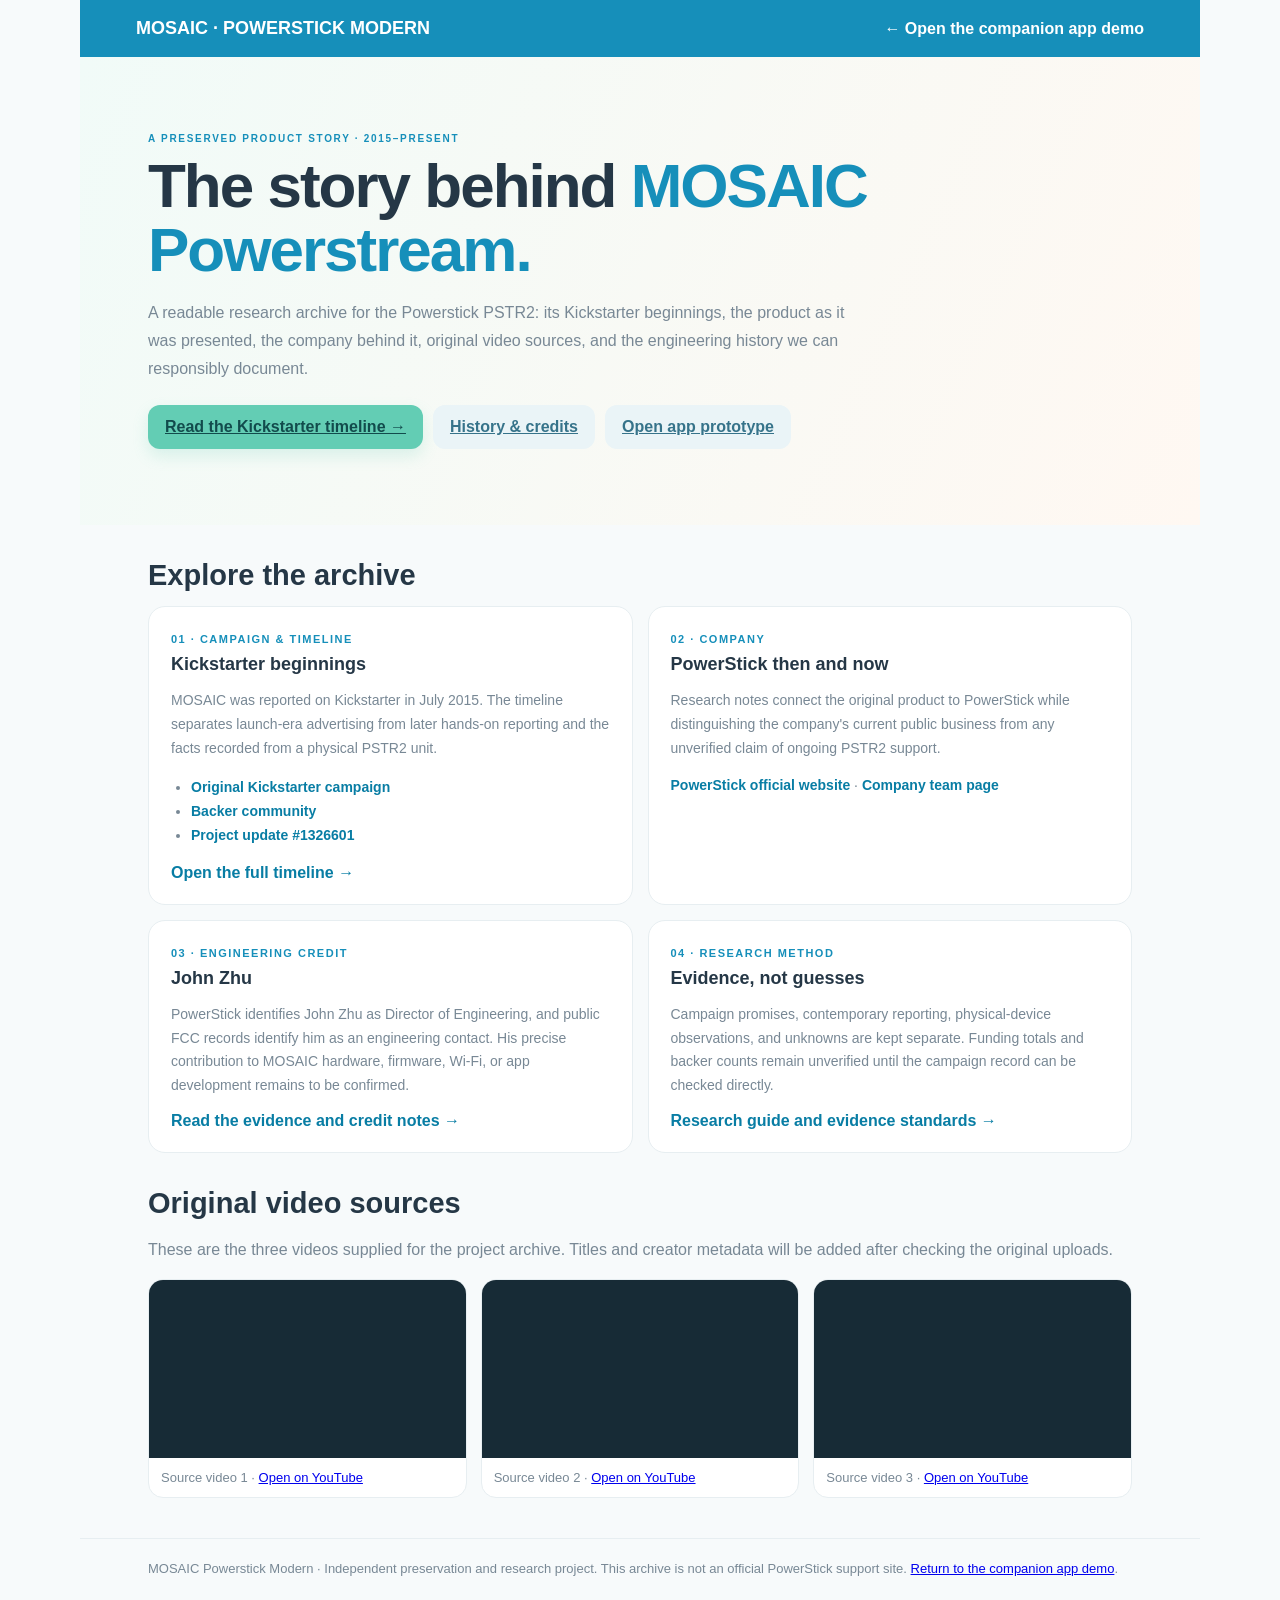
==== research.html @ 3a1f86b1 "Add standalone MOSAIC research archive page" ====
<!doctype html>
<html lang="en">
<head>
  <meta charset="utf-8">
  <meta name="viewport" content="width=device-width, initial-scale=1">
  <meta name="theme-color" content="#168fba">
  <meta name="description" content="A readable, organized archive of the MOSAIC Powerstick Powerstream: Kickstarter history, product timeline, company background, videos, and engineering credits.">
  <title>MOSAIC Research Archive | Powerstick Modern</title>
  <link rel="stylesheet" href="css/styles.css">
  <style>
    .archive-page { max-width: 1120px; margin: 0 auto; padding-bottom: 48px; }
    .archive-top { display:flex; align-items:center; justify-content:space-between; gap:16px; padding:18px clamp(20px,5vw,56px); background:var(--blue); color:#fff; }
    .archive-top a { color:#fff; font-weight:750; text-decoration:none; }
    .archive-top .brand { font-size:18px; }
    .archive-hero { padding:clamp(36px,7vw,76px) clamp(22px,6vw,68px); background:linear-gradient(115deg,#f1fbf8,#fff8f2); }
    .archive-hero h1 { max-width:760px; margin:0; font-size:clamp(36px,6vw,62px); line-height:1.04; letter-spacing:-2px; }
    .archive-hero h1 span { color:var(--blue); }
    .archive-hero p:not(.eyebrow) { max-width:700px; color:var(--muted); line-height:1.75; }
    .archive-actions { display:flex; flex-wrap:wrap; gap:10px; margin-top:22px; }
    .archive-content { padding:0 clamp(20px,6vw,68px); }
    .archive-section { margin-top:34px; }
    .archive-section h2 { margin:0 0 14px; font-size:clamp(22px,3vw,29px); }
    .archive-grid { display:grid; grid-template-columns:repeat(2,minmax(0,1fr)); gap:15px; }
    .archive-card { padding:22px; border:1px solid var(--line); border-radius:17px; background:#fff; }
    .archive-card h3 { margin:7px 0 10px; font-size:18px; }
    .archive-card p,.archive-card li { color:var(--muted); font-size:14px; line-height:1.7; }
    .archive-card a { color:#087da4; font-weight:750; text-decoration:none; }
    .archive-card a:hover { text-decoration:underline; }
    .archive-card ul { padding-left:20px; }
    .archive-kicker { color:var(--blue); font-size:11px; font-weight:850; letter-spacing:1.5px; }
    .archive-videos { display:grid; grid-template-columns:repeat(3,minmax(0,1fr)); gap:14px; }
    .archive-video { overflow:hidden; border:1px solid var(--line); border-radius:15px; background:#fff; }
    .archive-video iframe { display:block; width:100%; aspect-ratio:16/9; border:0; background:#172b36; }
    .archive-video p { margin:0; padding:12px; color:var(--muted); font-size:13px; }
    .archive-footer { margin-top:40px; padding:22px clamp(20px,6vw,68px); border-top:1px solid var(--line); color:var(--muted); font-size:13px; }
    @media(max-width:700px) { .archive-grid,.archive-videos { grid-template-columns:1fr; } .archive-top { align-items:flex-start; flex-direction:column; } }
  </style>
</head>
<body>
  <div class="archive-page">
    <header class="archive-top">
      <a class="brand" href="index.html">MOSAIC · POWERSTICK MODERN</a>
      <a href="index.html">← Open the companion app demo</a>
    </header>
    <main>
      <section class="archive-hero">
        <p class="eyebrow">A PRESERVED PRODUCT STORY · 2015–PRESENT</p>
        <h1>The story behind <span>MOSAIC Powerstream.</span></h1>
        <p>A readable research archive for the Powerstick PSTR2: its Kickstarter beginnings, the product as it was presented, the company behind it, original video sources, and the engineering history we can responsibly document.</p>
        <div class="archive-actions">
          <a class="primary-button" href="docs/research/kickstarter-and-timeline.md">Read the Kickstarter timeline →</a>
          <a class="soft-button" href="docs/history-and-credits.md">History &amp; credits</a>
          <a class="soft-button" href="index.html">Open app prototype</a>
        </div>
      </section>
      <div class="archive-content">
        <section class="archive-section">
          <h2>Explore the archive</h2>
          <div class="archive-grid">
            <article class="archive-card">
              <span class="archive-kicker">01 · CAMPAIGN &amp; TIMELINE</span>
              <h3>Kickstarter beginnings</h3>
              <p>MOSAIC was reported on Kickstarter in July 2015. The timeline separates launch-era advertising from later hands-on reporting and the facts recorded from a physical PSTR2 unit.</p>
              <ul>
                <li><a href="https://www.kickstarter.com/projects/1753158/mosaic-make-your-phone-amazing-in-the-ways-its-not/">Original Kickstarter campaign</a></li>
                <li><a href="https://www.kickstarter.com/projects/1753158/mosaic-make-your-phone-amazing-in-the-ways-its-not/community">Backer community</a></li>
                <li><a href="https://www.kickstarter.com/projects/1753158/mosaic-make-your-phone-amazing-in-the-ways-its-not/posts/1326601">Project update #1326601</a></li>
              </ul>
              <a href="docs/research/kickstarter-and-timeline.md">Open the full timeline →</a>
            </article>
            <article class="archive-card">
              <span class="archive-kicker">02 · COMPANY</span>
              <h3>PowerStick then and now</h3>
              <p>Research notes connect the original product to PowerStick while distinguishing the company's current public business from any unverified claim of ongoing PSTR2 support.</p>
              <p><a href="https://powerstick.com/">PowerStick official website</a> · <a href="https://powerstick.com/our-team">Company team page</a></p>
            </article>
            <article class="archive-card">
              <span class="archive-kicker">03 · ENGINEERING CREDIT</span>
              <h3>John Zhu</h3>
              <p>PowerStick identifies John Zhu as Director of Engineering, and public FCC records identify him as an engineering contact. His precise contribution to MOSAIC hardware, firmware, Wi-Fi, or app development remains to be confirmed.</p>
              <a href="docs/history-and-credits.md">Read the evidence and credit notes →</a>
            </article>
            <article class="archive-card">
              <span class="archive-kicker">04 · RESEARCH METHOD</span>
              <h3>Evidence, not guesses</h3>
              <p>Campaign promises, contemporary reporting, physical-device observations, and unknowns are kept separate. Funding totals and backer counts remain unverified until the campaign record can be checked directly.</p>
              <a href="docs/research/README.md">Research guide and evidence standards →</a>
            </article>
          </div>
        </section>
        <section class="archive-section">
          <h2>Original video sources</h2>
          <p style="color:var(--muted);line-height:1.7">These are the three videos supplied for the project archive. Titles and creator metadata will be added after checking the original uploads.</p>
          <div class="archive-videos">
            <article class="archive-video"><iframe src="https://www.youtube-nocookie.com/embed/ROXPfZqRods" title="MOSAIC source video 1" loading="lazy" allowfullscreen></iframe><p>Source video 1 · <a href="https://youtu.be/ROXPfZqRods">Open on YouTube</a></p></article>
            <article class="archive-video"><iframe src="https://www.youtube-nocookie.com/embed/Wus8L8yRq3M" title="MOSAIC source video 2" loading="lazy" allowfullscreen></iframe><p>Source video 2 · <a href="https://youtu.be/Wus8L8yRq3M">Open on YouTube</a></p></article>
            <article class="archive-video"><iframe src="https://www.youtube-nocookie.com/embed/X1hmcPQcjc0" title="MOSAIC source video 3" loading="lazy" allowfullscreen></iframe><p>Source video 3 · <a href="https://youtu.be/X1hmcPQcjc0">Open on YouTube</a></p></article>
          </div>
        </section>
      </div>
    </main>
    <footer class="archive-footer">MOSAIC Powerstick Modern · Independent preservation and research project. This archive is not an official PowerStick support site. <a href="index.html">Return to the companion app demo</a>.</footer>
  </div>
</body>
</html>
---- css/styles.css ----
/* =========================================================
   🟦 #STYLESHEET_GUIDE — MOSAIC POWERSTICK MODERN
   This file controls appearance only. Page behavior lives in js/app.js.

   Color key for future developers:
   🟦 #DESIGN_TOKENS  Shared colors and sizing choices
   🟩 #BASE_STYLES    Page-wide defaults
   🟨 #COMPONENTS     Header, buttons, cards, and navigation
   🟥 #RESPONSIVE     Tablet and phone layout adjustments
   ========================================================= */


/* 🟦 #DESIGN_TOKENS — Change the palette here to update the whole interface. */
:root {
  --blue: #168fba;
  --mint: #63cdb4;
  --coral: #ef8b7d;
  --yellow: #f2c96d;
  --ink: #253746;
  --muted: #788895;
  --paper: #f7fafb;
  --line: #e7eef1;
}


/* 🟩 #BASE_STYLES — Consistent sizing and readable default text. */
* {
  box-sizing: border-box;
}

body {
  margin: 0;
  background: var(--paper);
  color: var(--ink);
  font-family: Inter, -apple-system, BlinkMacSystemFont, "Segoe UI", sans-serif;
}

button {
  font: inherit;
}

button:focus-visible,
a:focus-visible {
  outline: 3px solid var(--yellow);
  outline-offset: 3px;
}

.app-shell {
  max-width: 1120px;
  min-height: 100vh;
  margin: 0 auto;
  padding-bottom: 90px;
  background: #fff;
  box-shadow: 0 0 55px #173d5010;
}


/* 🟨 #HEADER_AND_BRAND — Top blue bar and Mosaic tile mark. */
.topbar {
  display: flex;
  align-items: center;
  justify-content: space-between;
  gap: 16px;
  height: 76px;
  padding: 0 clamp(18px, 4vw, 48px);
  background: var(--blue);
  color: #fff;
}

.brand {
  display: flex;
  align-items: center;
  gap: 11px;
  color: #fff;
  text-decoration: none;
}

.brand strong {
  display: block;
  font-size: 20px;
}

.brand small {
  font-size: 9px;
  letter-spacing: 1.5px;
  opacity: 0.8;
}

.brand-mark {
  display: grid;
  grid-template-columns: 1fr 1fr;
  gap: 3px;
  width: 34px;
  height: 34px;
  transform: rotate(-7deg);
}

.brand-mark i {
  border-radius: 5px;
  background: #8de0c8;
}

.brand-mark i:nth-child(2) { background: #f6c96c; }
.brand-mark i:nth-child(3) { background: #f28b7d; }
.brand-mark i:nth-child(4) { background: #fff; }

.connection-pill {
  display: flex;
  align-items: center;
  gap: 8px;
  padding: 9px 14px;
  border: 1px solid #ffffff35;
  border-radius: 30px;
  background: #ffffff20;
  font-size: 12px;
}

.status-dot {
  width: 8px;
  height: 8px;
  border-radius: 50%;
  background: #a6f2c8;
  box-shadow: 0 0 0 4px #a6f2c825;
}

.icon-button {
  display: none;
  border: 0;
  background: transparent;
  color: #fff;
  font-size: 24px;
}


/* 🟨 #BUTTONS — Shared button shapes and individual button colors. */
.primary-button,
.soft-button,
.outline-button {
  padding: 13px 17px;
  border: 0;
  border-radius: 12px;
  font-weight: 700;
  cursor: pointer;
}

.primary-button {
  background: var(--mint);
  color: #124b4c;
  box-shadow: 0 7px 16px #63cdb433;
}

.primary-button span,
.outline-button span {
  margin-left: 12px;
}

.soft-button {
  background: #eaf4f7;
  color: #36738a;
}

.outline-button {
  border: 1px solid #cfe9e1;
  background: #fff;
  color: #347f70;
  white-space: nowrap;
}

.text-button {
  border: 0;
  background: none;
  color: var(--blue);
  font-weight: 700;
  cursor: pointer;
}


/* 🟩 #WELCOME_PANEL — Main introduction and connection illustration. */
.welcome {
  display: grid;
  grid-template-columns: 1.05fr 0.95fr;
  align-items: center;
  gap: 28px;
  padding: clamp(28px, 6vw, 66px) clamp(20px, 6vw, 68px);
  background: linear-gradient(115deg, #f4fbfa, #fff9f3);
}

.eyebrow {
  margin: 0 0 10px;
  color: var(--blue);
  font-size: 10px;
  font-weight: 800;
  letter-spacing: 1.7px;
}

.welcome h1 {
  margin: 0 0 16px;
  font-size: clamp(38px, 5.4vw, 62px);
  line-height: 1.02;
  letter-spacing: -2px;
}

.welcome h1 span {
  color: var(--blue);
}

.intro {
  max-width: 420px;
  color: var(--muted);
  font-size: 15px;
  line-height: 1.65;
}

.welcome-actions {
  display: flex;
  flex-wrap: wrap;
  gap: 10px;
  margin-top: 24px;
}

.connection-art {
  display: flex;
  align-items: center;
  justify-content: center;
  gap: 8px;
  padding: 25px 0;
}

.device-node {
  min-width: 100px;
  padding: 17px 12px;
  border: 1px solid var(--line);
  border-radius: 18px;
  background: #fff;
  text-align: center;
  box-shadow: 0 10px 25px #22465c0c;
}

.node-icon {
  display: block;
  margin-bottom: 7px;
  color: var(--blue);
  font-size: 30px;
}

.device-node b {
  display: block;
  font-size: 12px;
}

.device-node small,
.internet-node small {
  display: block;
  margin-top: 4px;
  color: var(--muted);
  font-size: 10px;
}

.mosaic-node {
  border-color: #ccefe6;
}

.mosaic-symbol {
  display: grid;
  place-items: center;
  width: 35px;
  height: 35px;
  margin: 0 auto 8px;
  border-radius: 11px;
  background: var(--mint);
  color: #fff;
  font-size: 20px;
  font-weight: 900;
}

.link-line {
  position: relative;
  width: 34px;
  height: 3px;
  background: #8bd9c5;
}

.link-line span {
  position: absolute;
  top: -3px;
  right: 0;
  width: 9px;
  height: 9px;
  border-radius: 50%;
  background: var(--mint);
}

.muted-line {
  background: #dce6e9;
}

.muted-line span {
  background: #cbd9df;
}

.internet-node {
  color: #91a8b4;
  font-size: 32px;
  text-align: center;
}


/* 🟨 #LIBRARY_CARDS — Four colorful shortcuts for the media categories. */
.section-heading,
.view-heading {
  display: flex;
  align-items: end;
  justify-content: space-between;
  padding: 34px clamp(20px, 6vw, 68px) 17px;
}

.section-heading h2,
.view-heading h2,
.device-panel h2 {
  margin: 0;
  font-size: 25px;
  letter-spacing: -0.6px;
}

.library-grid {
  display: grid;
  grid-template-columns: repeat(4, 1fr);
  gap: 14px;
  padding: 0 clamp(20px, 6vw, 68px);
}

.library-card {
  position: relative;
  min-height: 142px;
  padding: 20px 16px 18px;
  border: 1px solid var(--line);
  border-radius: 17px;
  background: #fff;
  text-align: left;
  cursor: pointer;
  transition: transform 0.18s, box-shadow 0.18s;
}

.library-card:hover {
  transform: translateY(-3px);
  box-shadow: 0 12px 24px #21465c12;
}

.card-icon {
  display: grid;
  place-items: center;
  width: 40px;
  height: 40px;
  margin-bottom: 16px;
  border-radius: 13px;
  font-size: 22px;
}

.photos-card .card-icon { background: #fff1d7; color: #c98d23; }
.videos-card .card-icon { background: #ffe8e4; color: #d76f63; }
.music-card .card-icon { background: #e1f7f0; color: #269b82; }
.files-card .card-icon { background: #e7f1fb; color: #568bbd; }

.card-label {
  display: block;
  font-size: 15px;
  font-weight: 800;
}

.library-card small {
  display: block;
  margin-top: 5px;
  color: var(--muted);
  font-size: 11px;
}

.card-arrow {
  position: absolute;
  top: 17px;
  right: 15px;
  color: #9aabb4;
}


/* 🟩 #DEVICE_PANEL — Hardware summary card near the bottom of Home. */
.device-panel {
  display: flex;
  align-items: center;
  justify-content: space-between;
  gap: 18px;
  margin: 28px clamp(20px, 6vw, 68px) 0;
  padding: 22px 24px;
  border: 1px solid #e0f2ec;
  border-radius: 18px;
  background: #f1faf7;
}

.device-copy {
  display: flex;
  align-items: center;
  gap: 16px;
}

.device-copy p:not(.eyebrow) {
  margin: 7px 0 0;
  color: var(--muted);
  font-size: 13px;
}

.device-badge {
  display: grid;
  flex: 0 0 52px;
  place-items: center;
  width: 52px;
  height: 52px;
  border-radius: 16px;
  background: var(--mint);
  color: #fff;
  font-size: 24px;
  font-weight: 900;
}

.device-panel h2 {
  font-size: 18px;
}


/* 🟨 #DYNAMIC_CONTENT — File rows, empty messages, and video player. */
.content-view {
  padding: 8px 0 35px;
}

.content-view.hidden {
  display: none;
}

.view-heading {
  align-items: center;
  padding-top: 12px;
}

.file-list,
.empty-note,
.player-wrap,
.device-details {
  margin-right: clamp(20px, 6vw, 68px);
  margin-left: clamp(20px, 6vw, 68px);
}

.file-list {
  overflow: hidden;
  border: 1px solid var(--line);
  border-radius: 16px;
}

.file-row {
  display: flex;
  align-items: center;
  gap: 13px;
  padding: 14px 16px;
  border-bottom: 1px solid var(--line);
}

.file-row:last-child {
  border-bottom: 0;
}

.file-icon {
  display: grid;
  place-items: center;
  flex: 0 0 38px;
  width: 38px;
  height: 38px;
  border-radius: 11px;
  background: #edf6fa;
  color: var(--blue);
  font-size: 18px;
}

.file-info {
  flex: 1;
  min-width: 0;
}

.file-info b {
  display: block;
  font-size: 13px;
}

.file-info small {
  color: var(--muted);
  font-size: 11px;
}

.file-action {
  padding: 8px 11px;
  border: 0;
  border-radius: 9px;
  background: #edf7f5;
  color: #388d7a;
  cursor: pointer;
}

.empty-note {
  padding: 22px;
  border: 1px dashed #cddde3;
  border-radius: 14px;
  color: var(--muted);
  font-size: 13px;
  line-height: 1.6;
}

.player-wrap {
  padding: 12px;
  border-radius: 16px;
  background: #172b36;
}

.player-wrap video {
  width: 100%;
  max-height: 460px;
  border-radius: 10px;
  background: #000;
}

.player-tools {
  display: flex;
  align-items: center;
  justify-content: space-between;
  padding: 8px 3px 2px;
  color: #fff;
  font-size: 12px;
}

.device-details {
  display: grid;
  grid-template-columns: repeat(2, 1fr);
  gap: 12px;
}

.detail {
  padding: 16px;
  border: 1px solid var(--line);
  border-radius: 13px;
}

.detail small {
  display: block;
  margin-bottom: 6px;
  color: var(--muted);
  font-size: 10px;
}

.detail b {
  font-size: 14px;
}


/* 🟨 #BOTTOM_NAVIGATION — Sticky navigation with generous touch targets. */
.bottom-nav {
  position: sticky;
  z-index: 4;
  bottom: 0;
  display: flex;
  justify-content: space-around;
  padding: 10px 12px max(10px, env(safe-area-inset-bottom));
  border-top: 1px solid var(--line);
  background: #fff;
}

.nav-item {
  display: flex;
  flex-direction: column;
  align-items: center;
  gap: 3px;
  min-width: 60px;
  border: 0;
  background: transparent;
  color: #91a1aa;
  cursor: pointer;
}

.nav-item span {
  font-size: 23px;
  line-height: 1.1;
}

.nav-item small {
  font-size: 10px;
}

.nav-item.active {
  color: var(--blue);
  font-weight: 800;
}


/* 🟥 #RESPONSIVE_TABLET — Stack the hero and use two columns for category cards. */
@media (max-width: 720px) {
  .topbar {
    height: 64px;
  }

  .connection-pill {
    padding: 8px 10px;
    font-size: 10px;
  }

  .welcome {
    grid-template-columns: 1fr;
    padding-top: 35px;
  }

  .connection-art {
    padding: 12px 0 0;
  }

  .library-grid {
    grid-template-columns: repeat(2, 1fr);
  }

  .device-panel {
    align-items: flex-start;
    flex-direction: column;
  }

  .outline-button {
    align-self: flex-start;
  }

  .section-heading {
    padding-top: 27px;
  }
}


/* 🟥 #RESPONSIVE_PHONE — Keep the header and connection illustration compact. */
@media (max-width: 420px) {
  .brand small {
    font-size: 8px;
  }

  .connection-pill {
    max-width: 145px;
  }

  .connection-pill span:last-child {
    overflow: hidden;
    text-overflow: ellipsis;
    white-space: nowrap;
  }

  .connection-art {
    gap: 5px;
  }

  .device-node {
    min-width: 82px;
    padding: 13px 7px;
  }

  .link-line {
    width: 20px;
  }

  .internet-node {
    font-size: 25px;
  }

  .welcome h1 {
    font-size: 42px;
  }

  .device-copy {
    align-items: flex-start;
  }

  .device-badge {
    flex-basis: 44px;
    width: 44px;
    height: 44px;
  }
}


/* 🟦 #HISTORY_ARCHIVE — A permanent, responsive record of MOSAIC's origins and people. */
.history-section {
  margin: 44px clamp(20px, 6vw, 68px) 30px;
  padding: clamp(22px, 4vw, 38px);
  border: 1px solid #e4eef0;
  border-radius: 22px;
  background: linear-gradient(145deg, #f8fcfb, #fffaf5);
}
.history-heading {
  max-width: 720px;
}
.history-heading h2 {
  margin: 0;
  font-size: clamp(25px, 3.4vw, 34px);
  letter-spacing: -1px;
}
.history-intro {
  color: var(--muted);
  font-size: 14px;
  line-height: 1.7;
}
.history-facts {
  display: grid;
  grid-template-columns: repeat(3, 1fr);
  gap: 13px;
  margin-top: 25px;
}
.history-fact {
  padding: 19px;
  border: 1px solid var(--line);
  border-radius: 15px;
  background: #fff;
}
.history-number {
  color: var(--blue);
  font-size: 11px;
  font-weight: 900;
  letter-spacing: 1px;
}
.history-fact h3 {
  margin: 9px 0;
  font-size: 16px;
}
.history-fact p,
.history-video-heading > p,
.history-note {
  color: var(--muted);
  font-size: 12px;
  line-height: 1.7;
}
.history-fact a,
.history-video a,
.history-note a {
  color: #1684a8;
  font-size: 12px;
  font-weight: 750;
  text-decoration: none;
}
.history-fact a:hover,
.history-video a:hover,
.history-note a:hover {
  text-decoration: underline;
}
.history-video-heading {
  display: flex;
  align-items: end;
  justify-content: space-between;
  gap: 20px;
  margin-top: 36px;
}
.history-video-heading h3 {
  margin: 0;
  font-size: 22px;
}
.history-video-heading > p {
  max-width: 310px;
  margin: 0;
}
.history-video-grid {
  display: grid;
  grid-template-columns: repeat(3, minmax(0, 1fr));
  gap: 14px;
  margin-top: 17px;
}
.history-video {
  min-width: 0;
  overflow: hidden;
  border: 1px solid var(--line);
  border-radius: 14px;
  background: #fff;
}
.history-video-frame {
  position: relative;
  aspect-ratio: 16 / 9;
  background: #172b36;
}
.history-video-frame iframe {
  position: absolute;
  inset: 0;
  width: 100%;
  height: 100%;
  border: 0;
}
.history-video > p {
  margin: 0;
  padding: 11px 13px;
  color: var(--muted);
  font-size: 11px;
}
.history-note {
  margin: 22px 0 0;
  padding-top: 17px;
  border-top: 1px solid var(--line);
}
@media (max-width: 760px) {
  .history-facts,
  .history-video-grid {
    grid-template-columns: 1fr;
  }
  .history-video-heading {
    align-items: flex-start;
    flex-direction: column;
    gap: 6px;
  }
}
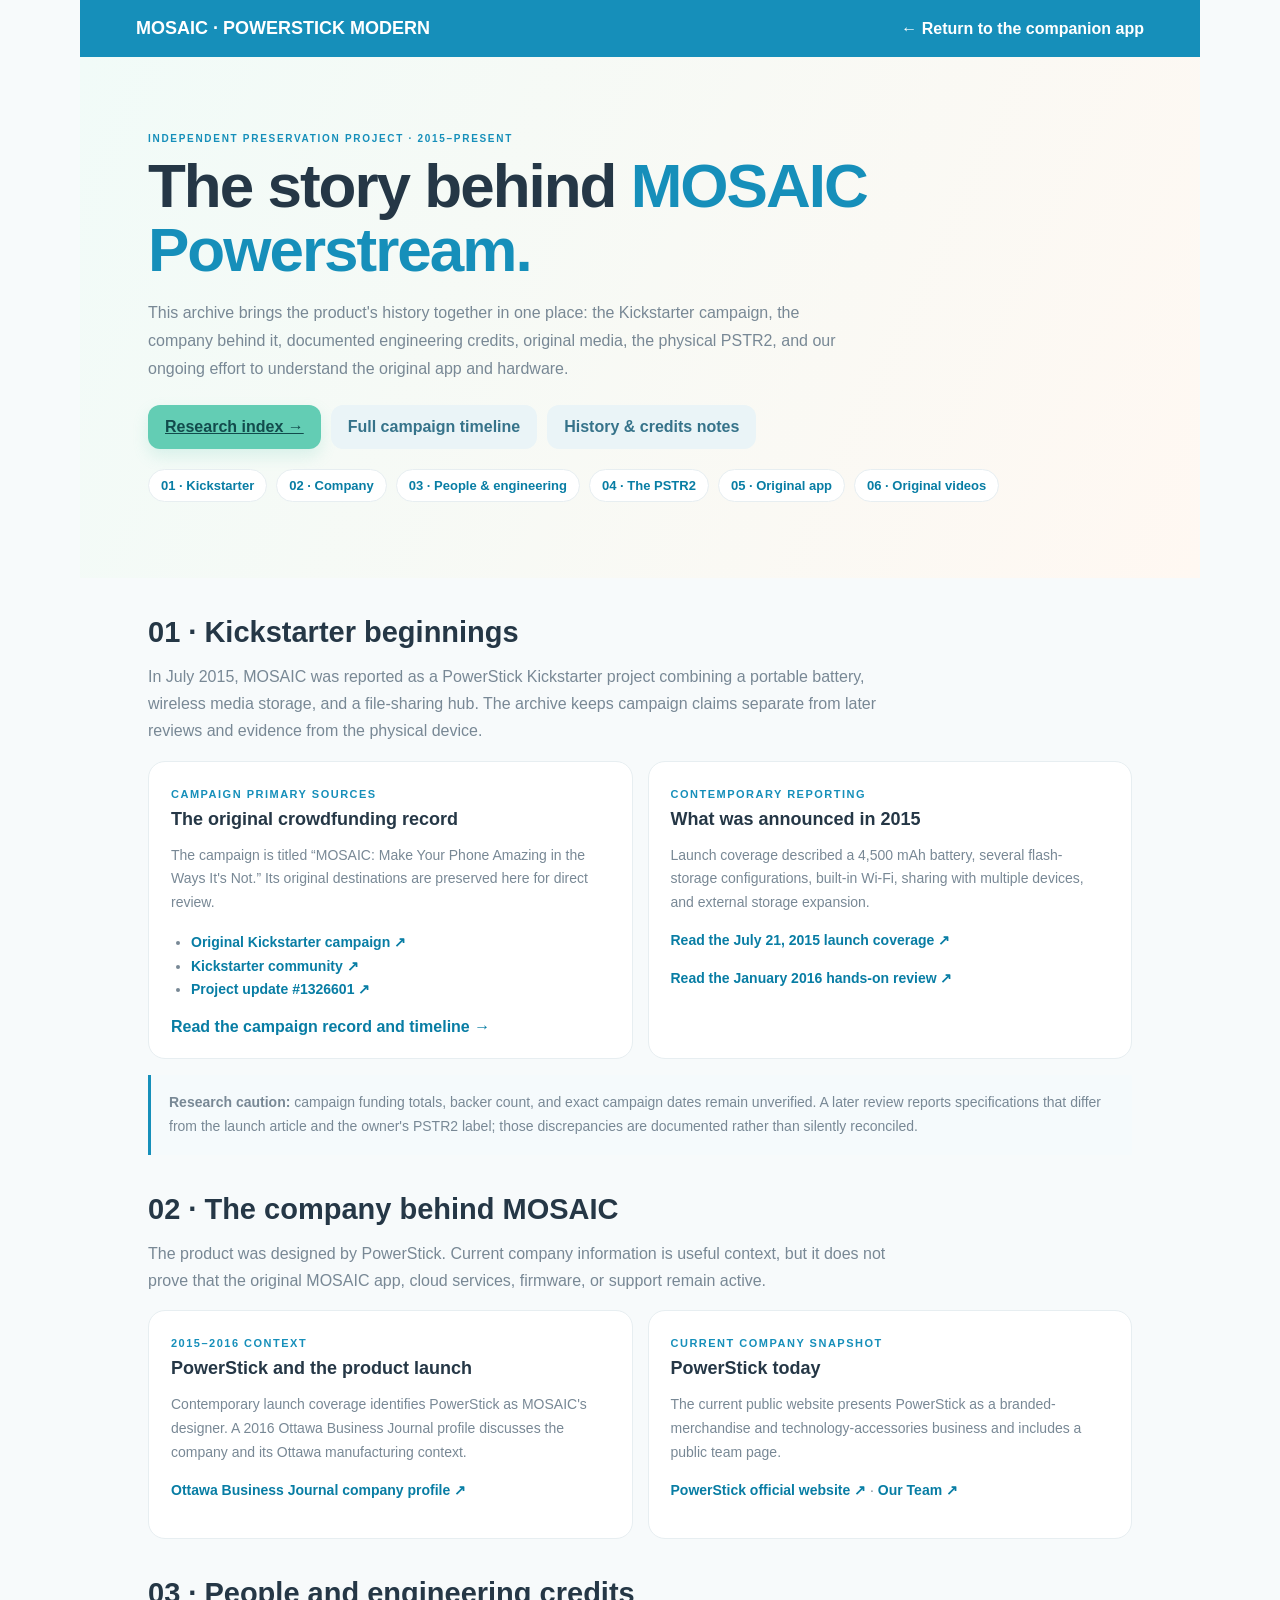
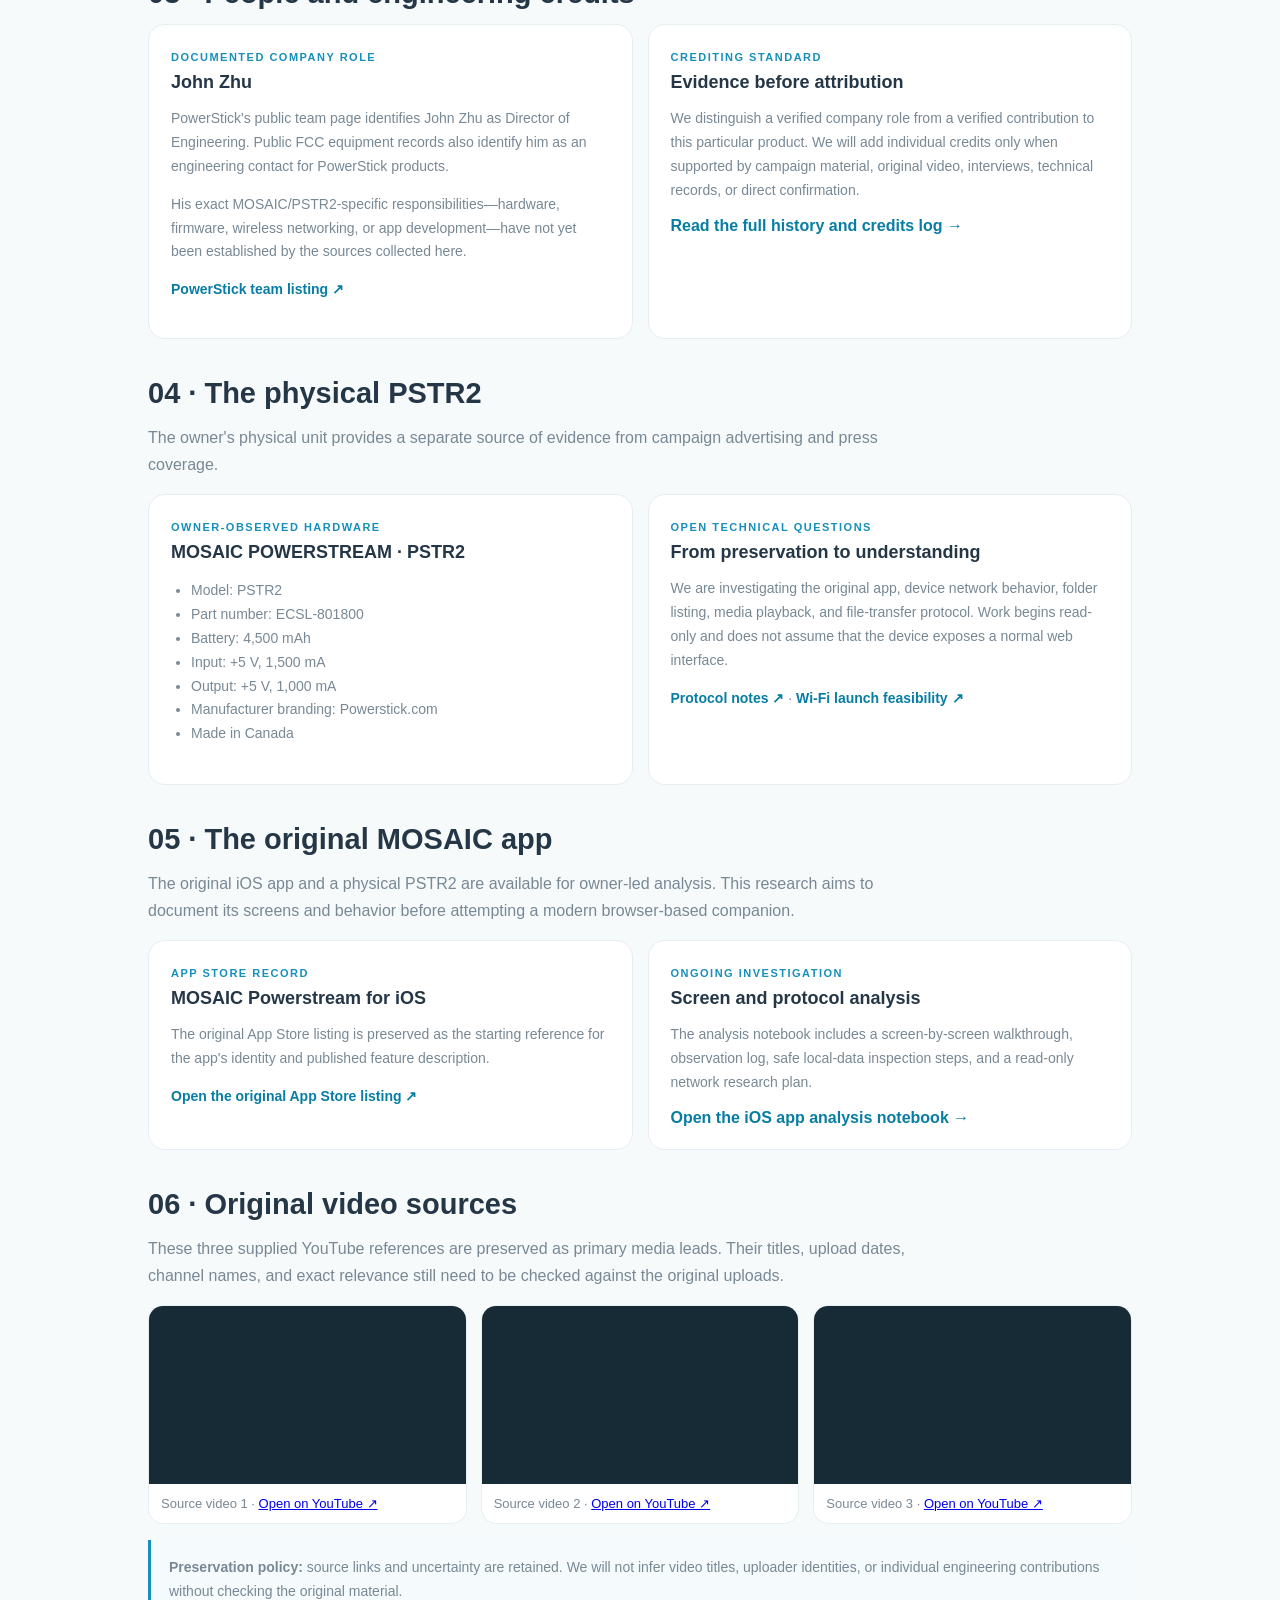
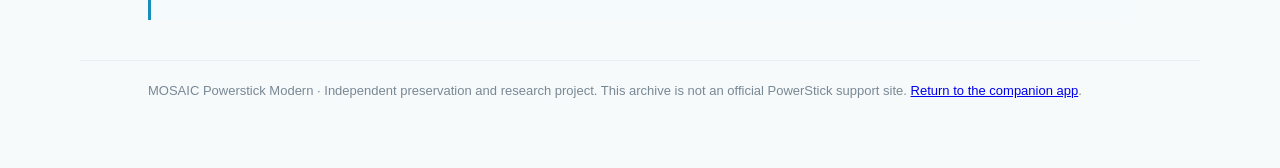
==== commit 7aef2255: "Organize MOSAIC research archive into sections" ====
--- a/research.html
+++ b/research.html
@@ -4,11 +4,11 @@
   <meta charset="utf-8">
   <meta name="viewport" content="width=device-width, initial-scale=1">
   <meta name="theme-color" content="#168fba">
-  <meta name="description" content="A readable, organized archive of the MOSAIC Powerstick Powerstream: Kickstarter history, product timeline, company background, videos, and engineering credits.">
+  <meta name="description" content="A structured research archive preserving the MOSAIC Powerstick Powerstream PSTR2: Kickstarter history, company background, engineering credits, original media, and technical research.">
   <title>MOSAIC Research Archive | Powerstick Modern</title>
   <link rel="stylesheet" href="css/styles.css">
   <style>
-    .archive-page { max-width: 1120px; margin: 0 auto; padding-bottom: 48px; }
+    .archive-page { max-width:1120px; margin:0 auto; padding-bottom:48px; }
     .archive-top { display:flex; align-items:center; justify-content:space-between; gap:16px; padding:18px clamp(20px,5vw,56px); background:var(--blue); color:#fff; }
     .archive-top a { color:#fff; font-weight:750; text-decoration:none; }
     .archive-top .brand { font-size:18px; }
@@ -18,20 +18,24 @@
     .archive-hero p:not(.eyebrow) { max-width:700px; color:var(--muted); line-height:1.75; }
     .archive-actions { display:flex; flex-wrap:wrap; gap:10px; margin-top:22px; }
     .archive-content { padding:0 clamp(20px,6vw,68px); }
-    .archive-section { margin-top:34px; }
+    .archive-section { margin-top:38px; scroll-margin-top:20px; }
     .archive-section h2 { margin:0 0 14px; font-size:clamp(22px,3vw,29px); }
+    .archive-section-intro { max-width:760px; margin:0 0 16px; color:var(--muted); line-height:1.7; }
     .archive-grid { display:grid; grid-template-columns:repeat(2,minmax(0,1fr)); gap:15px; }
     .archive-card { padding:22px; border:1px solid var(--line); border-radius:17px; background:#fff; }
     .archive-card h3 { margin:7px 0 10px; font-size:18px; }
     .archive-card p,.archive-card li { color:var(--muted); font-size:14px; line-height:1.7; }
-    .archive-card a { color:#087da4; font-weight:750; text-decoration:none; }
-    .archive-card a:hover { text-decoration:underline; }
+    .archive-card a,.archive-inline-link { color:#087da4; font-weight:750; text-decoration:none; }
+    .archive-card a:hover,.archive-inline-link:hover { text-decoration:underline; }
     .archive-card ul { padding-left:20px; }
     .archive-kicker { color:var(--blue); font-size:11px; font-weight:850; letter-spacing:1.5px; }
     .archive-videos { display:grid; grid-template-columns:repeat(3,minmax(0,1fr)); gap:14px; }
     .archive-video { overflow:hidden; border:1px solid var(--line); border-radius:15px; background:#fff; }
     .archive-video iframe { display:block; width:100%; aspect-ratio:16/9; border:0; background:#172b36; }
     .archive-video p { margin:0; padding:12px; color:var(--muted); font-size:13px; }
+    .archive-note { margin-top:16px; padding:16px 18px; border-left:3px solid var(--blue); background:#f5fafc; color:var(--muted); font-size:14px; line-height:1.7; }
+    .archive-index { display:flex; flex-wrap:wrap; gap:9px; margin-top:20px; }
+    .archive-index a { padding:8px 12px; border:1px solid var(--line); border-radius:999px; color:#087da4; font-size:13px; font-weight:750; text-decoration:none; background:#fff; }
     .archive-footer { margin-top:40px; padding:22px clamp(20px,6vw,68px); border-top:1px solid var(--line); color:var(--muted); font-size:13px; }
     @media(max-width:700px) { .archive-grid,.archive-videos { grid-template-columns:1fr; } .archive-top { align-items:flex-start; flex-direction:column; } }
   </style>
@@ -40,66 +44,151 @@
   <div class="archive-page">
     <header class="archive-top">
       <a class="brand" href="index.html">MOSAIC · POWERSTICK MODERN</a>
-      <a href="index.html">← Open the companion app demo</a>
+      <a href="index.html">← Return to the companion app</a>
     </header>
     <main>
       <section class="archive-hero">
-        <p class="eyebrow">A PRESERVED PRODUCT STORY · 2015–PRESENT</p>
+        <p class="eyebrow">INDEPENDENT PRESERVATION PROJECT · 2015–PRESENT</p>
         <h1>The story behind <span>MOSAIC Powerstream.</span></h1>
-        <p>A readable research archive for the Powerstick PSTR2: its Kickstarter beginnings, the product as it was presented, the company behind it, original video sources, and the engineering history we can responsibly document.</p>
+        <p>This archive brings the product's history together in one place: the Kickstarter campaign, the company behind it, documented engineering credits, original media, the physical PSTR2, and our ongoing effort to understand the original app and hardware.</p>
         <div class="archive-actions">
-          <a class="primary-button" href="docs/research/kickstarter-and-timeline.md">Read the Kickstarter timeline →</a>
-          <a class="soft-button" href="docs/history-and-credits.md">History &amp; credits</a>
-          <a class="soft-button" href="index.html">Open app prototype</a>
+          <a class="primary-button" href="docs/research/README.md">Research index →</a>
+          <a class="soft-button" href="docs/research/kickstarter-and-timeline.md">Full campaign timeline</a>
+          <a class="soft-button" href="docs/history-and-credits.md">History &amp; credits notes</a>
         </div>
+        <nav class="archive-index" aria-label="Research archive sections">
+          <a href="#campaign">01 · Kickstarter</a>
+          <a href="#company">02 · Company</a>
+          <a href="#engineering">03 · People &amp; engineering</a>
+          <a href="#device">04 · The PSTR2</a>
+          <a href="#app">05 · Original app</a>
+          <a href="#media">06 · Original videos</a>
+        </nav>
       </section>
+
       <div class="archive-content">
-        <section class="archive-section">
-          <h2>Explore the archive</h2>
+        <section class="archive-section" id="campaign">
+          <h2>01 · Kickstarter beginnings</h2>
+          <p class="archive-section-intro">In July 2015, MOSAIC was reported as a PowerStick Kickstarter project combining a portable battery, wireless media storage, and a file-sharing hub. The archive keeps campaign claims separate from later reviews and evidence from the physical device.</p>
           <div class="archive-grid">
             <article class="archive-card">
-              <span class="archive-kicker">01 · CAMPAIGN &amp; TIMELINE</span>
-              <h3>Kickstarter beginnings</h3>
-              <p>MOSAIC was reported on Kickstarter in July 2015. The timeline separates launch-era advertising from later hands-on reporting and the facts recorded from a physical PSTR2 unit.</p>
+              <span class="archive-kicker">CAMPAIGN PRIMARY SOURCES</span>
+              <h3>The original crowdfunding record</h3>
+              <p>The campaign is titled “MOSAIC: Make Your Phone Amazing in the Ways It's Not.” Its original destinations are preserved here for direct review.</p>
               <ul>
-                <li><a href="https://www.kickstarter.com/projects/1753158/mosaic-make-your-phone-amazing-in-the-ways-its-not/">Original Kickstarter campaign</a></li>
-                <li><a href="https://www.kickstarter.com/projects/1753158/mosaic-make-your-phone-amazing-in-the-ways-its-not/community">Backer community</a></li>
-                <li><a href="https://www.kickstarter.com/projects/1753158/mosaic-make-your-phone-amazing-in-the-ways-its-not/posts/1326601">Project update #1326601</a></li>
+                <li><a href="https://www.kickstarter.com/projects/1753158/mosaic-make-your-phone-amazing-in-the-ways-its-not/">Original Kickstarter campaign ↗</a></li>
+                <li><a href="https://www.kickstarter.com/projects/1753158/mosaic-make-your-phone-amazing-in-the-ways-its-not/community">Kickstarter community ↗</a></li>
+                <li><a href="https://www.kickstarter.com/projects/1753158/mosaic-make-your-phone-amazing-in-the-ways-its-not/posts/1326601">Project update #1326601 ↗</a></li>
               </ul>
-              <a href="docs/research/kickstarter-and-timeline.md">Open the full timeline →</a>
+              <a href="docs/research/kickstarter-and-timeline.md">Read the campaign record and timeline →</a>
             </article>
             <article class="archive-card">
-              <span class="archive-kicker">02 · COMPANY</span>
-              <h3>PowerStick then and now</h3>
-              <p>Research notes connect the original product to PowerStick while distinguishing the company's current public business from any unverified claim of ongoing PSTR2 support.</p>
-              <p><a href="https://powerstick.com/">PowerStick official website</a> · <a href="https://powerstick.com/our-team">Company team page</a></p>
+              <span class="archive-kicker">CONTEMPORARY REPORTING</span>
+              <h3>What was announced in 2015</h3>
+              <p>Launch coverage described a 4,500 mAh battery, several flash-storage configurations, built-in Wi-Fi, sharing with multiple devices, and external storage expansion.</p>
+              <p><a href="https://www.aivanet.com/2015/07/mosaic-battery-storage-and-wifi-pack-hits-kickstarter/" target="_blank" rel="noopener noreferrer">Read the July 21, 2015 launch coverage ↗</a></p>
+              <p><a href="https://geardiary.com/2016/01/26/powersticks-mosaic-powerstream-will-let-you-have-expandable-storage/" target="_blank" rel="noopener noreferrer">Read the January 2016 hands-on review ↗</a></p>
+            </article>
+          </div>
+          <div class="archive-note"><strong>Research caution:</strong> campaign funding totals, backer count, and exact campaign dates remain unverified. A later review reports specifications that differ from the launch article and the owner's PSTR2 label; those discrepancies are documented rather than silently reconciled.</div>
+        </section>
+
+        <section class="archive-section" id="company">
+          <h2>02 · The company behind MOSAIC</h2>
+          <p class="archive-section-intro">The product was designed by PowerStick. Current company information is useful context, but it does not prove that the original MOSAIC app, cloud services, firmware, or support remain active.</p>
+          <div class="archive-grid">
+            <article class="archive-card">
+              <span class="archive-kicker">2015–2016 CONTEXT</span>
+              <h3>PowerStick and the product launch</h3>
+              <p>Contemporary launch coverage identifies PowerStick as MOSAIC's designer. A 2016 Ottawa Business Journal profile discusses the company and its Ottawa manufacturing context.</p>
+              <p><a href="https://obj.ca/feature-powerstick-made-in-ottawa-no-kidding/" target="_blank" rel="noopener noreferrer">Ottawa Business Journal company profile ↗</a></p>
             </article>
             <article class="archive-card">
-              <span class="archive-kicker">03 · ENGINEERING CREDIT</span>
-              <h3>John Zhu</h3>
-              <p>PowerStick identifies John Zhu as Director of Engineering, and public FCC records identify him as an engineering contact. His precise contribution to MOSAIC hardware, firmware, Wi-Fi, or app development remains to be confirmed.</p>
-              <a href="docs/history-and-credits.md">Read the evidence and credit notes →</a>
-            </article>
-            <article class="archive-card">
-              <span class="archive-kicker">04 · RESEARCH METHOD</span>
-              <h3>Evidence, not guesses</h3>
-              <p>Campaign promises, contemporary reporting, physical-device observations, and unknowns are kept separate. Funding totals and backer counts remain unverified until the campaign record can be checked directly.</p>
-              <a href="docs/research/README.md">Research guide and evidence standards →</a>
+              <span class="archive-kicker">CURRENT COMPANY SNAPSHOT</span>
+              <h3>PowerStick today</h3>
+              <p>The current public website presents PowerStick as a branded-merchandise and technology-accessories business and includes a public team page.</p>
+              <p><a href="https://powerstick.com/" target="_blank" rel="noopener noreferrer">PowerStick official website ↗</a> · <a href="https://powerstick.com/our-team" target="_blank" rel="noopener noreferrer">Our Team ↗</a></p>
             </article>
           </div>
         </section>
-        <section class="archive-section">
-          <h2>Original video sources</h2>
-          <p style="color:var(--muted);line-height:1.7">These are the three videos supplied for the project archive. Titles and creator metadata will be added after checking the original uploads.</p>
+
+        <section class="archive-section" id="engineering">
+          <h2>03 · People and engineering credits</h2>
+          <div class="archive-grid">
+            <article class="archive-card">
+              <span class="archive-kicker">DOCUMENTED COMPANY ROLE</span>
+              <h3>John Zhu</h3>
+              <p>PowerStick's public team page identifies John Zhu as Director of Engineering. Public FCC equipment records also identify him as an engineering contact for PowerStick products.</p>
+              <p>His exact MOSAIC/PSTR2-specific responsibilities—hardware, firmware, wireless networking, or app development—have not yet been established by the sources collected here.</p>
+              <p><a href="https://powerstick.com/our-team" target="_blank" rel="noopener noreferrer">PowerStick team listing ↗</a></p>
+            </article>
+            <article class="archive-card">
+              <span class="archive-kicker">CREDITING STANDARD</span>
+              <h3>Evidence before attribution</h3>
+              <p>We distinguish a verified company role from a verified contribution to this particular product. We will add individual credits only when supported by campaign material, original video, interviews, technical records, or direct confirmation.</p>
+              <a href="docs/history-and-credits.md">Read the full history and credits log →</a>
+            </article>
+          </div>
+        </section>
+
+        <section class="archive-section" id="device">
+          <h2>04 · The physical PSTR2</h2>
+          <p class="archive-section-intro">The owner's physical unit provides a separate source of evidence from campaign advertising and press coverage.</p>
+          <div class="archive-grid">
+            <article class="archive-card">
+              <span class="archive-kicker">OWNER-OBSERVED HARDWARE</span>
+              <h3>MOSAIC POWERSTREAM · PSTR2</h3>
+              <ul>
+                <li>Model: PSTR2</li>
+                <li>Part number: ECSL-801800</li>
+                <li>Battery: 4,500 mAh</li>
+                <li>Input: +5 V, 1,500 mA</li>
+                <li>Output: +5 V, 1,000 mA</li>
+                <li>Manufacturer branding: Powerstick.com</li>
+                <li>Made in Canada</li>
+              </ul>
+            </article>
+            <article class="archive-card">
+              <span class="archive-kicker">OPEN TECHNICAL QUESTIONS</span>
+              <h3>From preservation to understanding</h3>
+              <p>We are investigating the original app, device network behavior, folder listing, media playback, and file-transfer protocol. Work begins read-only and does not assume that the device exposes a normal web interface.</p>
+              <p><a href="docs/protocol-notes.md">Protocol notes ↗</a> · <a href="docs/research/wifi-launch-and-captive-portal.md">Wi-Fi launch feasibility ↗</a></p>
+            </article>
+          </div>
+        </section>
+
+        <section class="archive-section" id="app">
+          <h2>05 · The original MOSAIC app</h2>
+          <p class="archive-section-intro">The original iOS app and a physical PSTR2 are available for owner-led analysis. This research aims to document its screens and behavior before attempting a modern browser-based companion.</p>
+          <div class="archive-grid">
+            <article class="archive-card">
+              <span class="archive-kicker">APP STORE RECORD</span>
+              <h3>MOSAIC Powerstream for iOS</h3>
+              <p>The original App Store listing is preserved as the starting reference for the app's identity and published feature description.</p>
+              <p><a href="https://apps.apple.com/us/app/mosaic-powerstream/id1016446202" target="_blank" rel="noopener noreferrer">Open the original App Store listing ↗</a></p>
+            </article>
+            <article class="archive-card">
+              <span class="archive-kicker">ONGOING INVESTIGATION</span>
+              <h3>Screen and protocol analysis</h3>
+              <p>The analysis notebook includes a screen-by-screen walkthrough, observation log, safe local-data inspection steps, and a read-only network research plan.</p>
+              <a href="docs/research/ios-app-analysis.md">Open the iOS app analysis notebook →</a>
+            </article>
+          </div>
+        </section>
+
+        <section class="archive-section" id="media">
+          <h2>06 · Original video sources</h2>
+          <p class="archive-section-intro">These three supplied YouTube references are preserved as primary media leads. Their titles, upload dates, channel names, and exact relevance still need to be checked against the original uploads.</p>
           <div class="archive-videos">
-            <article class="archive-video"><iframe src="https://www.youtube-nocookie.com/embed/ROXPfZqRods" title="MOSAIC source video 1" loading="lazy" allowfullscreen></iframe><p>Source video 1 · <a href="https://youtu.be/ROXPfZqRods">Open on YouTube</a></p></article>
-            <article class="archive-video"><iframe src="https://www.youtube-nocookie.com/embed/Wus8L8yRq3M" title="MOSAIC source video 2" loading="lazy" allowfullscreen></iframe><p>Source video 2 · <a href="https://youtu.be/Wus8L8yRq3M">Open on YouTube</a></p></article>
-            <article class="archive-video"><iframe src="https://www.youtube-nocookie.com/embed/X1hmcPQcjc0" title="MOSAIC source video 3" loading="lazy" allowfullscreen></iframe><p>Source video 3 · <a href="https://youtu.be/X1hmcPQcjc0">Open on YouTube</a></p></article>
+            <article class="archive-video"><iframe src="https://www.youtube-nocookie.com/embed/ROXPfZqRods" title="MOSAIC source video 1" loading="lazy" allowfullscreen></iframe><p>Source video 1 · <a href="https://youtu.be/ROXPfZqRods" target="_blank" rel="noopener noreferrer">Open on YouTube ↗</a></p></article>
+            <article class="archive-video"><iframe src="https://www.youtube-nocookie.com/embed/Wus8L8yRq3M" title="MOSAIC source video 2" loading="lazy" allowfullscreen></iframe><p>Source video 2 · <a href="https://youtu.be/Wus8L8yRq3M" target="_blank" rel="noopener noreferrer">Open on YouTube ↗</a></p></article>
+            <article class="archive-video"><iframe src="https://www.youtube-nocookie.com/embed/X1hmcPQcjc0" title="MOSAIC source video 3" loading="lazy" allowfullscreen></iframe><p>Source video 3 · <a href="https://youtu.be/X1hmcPQcjc0" target="_blank" rel="noopener noreferrer">Open on YouTube ↗</a></p></article>
           </div>
+          <div class="archive-note"><strong>Preservation policy:</strong> source links and uncertainty are retained. We will not infer video titles, uploader identities, or individual engineering contributions without checking the original material.</div>
         </section>
       </div>
     </main>
-    <footer class="archive-footer">MOSAIC Powerstick Modern · Independent preservation and research project. This archive is not an official PowerStick support site. <a href="index.html">Return to the companion app demo</a>.</footer>
+    <footer class="archive-footer">MOSAIC Powerstick Modern · Independent preservation and research project. This archive is not an official PowerStick support site. <a href="index.html">Return to the companion app</a>.</footer>
   </div>
 </body>
-</html>
+</html>
--- a/css/styles.css
+++ b/css/styles.css
@@ -808,3 +808,90 @@
     gap: 6px;
   }
 }
+
+
+/* 🟦 #ARCHIVE_ACCESS — Make the standalone research page easy to discover. */
+.topbar-archive-link {
+  color: #fff;
+  font-size: 12px;
+  font-weight: 800;
+  text-decoration: none;
+  padding: 9px 12px;
+  border: 1px solid #ffffff70;
+  border-radius: 10px;
+  background: #ffffff18;
+  white-space: nowrap;
+}
+.topbar-archive-link:hover {
+  background: #ffffff30;
+}
+a.soft-button {
+  display: inline-flex;
+  align-items: center;
+  justify-content: center;
+  text-decoration: none;
+}
+.archive-shortcut {
+  color: #36738a;
+}
+@media (max-width: 720px) {
+  .topbar-archive-link {
+    margin-left: auto;
+    padding: 8px 9px;
+    font-size: 11px;
+  }
+}
+@media (max-width: 420px) {
+  .topbar-archive-link {
+    max-width: 116px;
+    overflow: hidden;
+    text-overflow: ellipsis;
+  }
+}
+
+
+/* 🟦 #WIFI_LAUNCHER — Explain the PSTR2 Wi-Fi entry flow without claiming a live connection. */
+.wifi-launcher {
+  display: flex;
+  align-items: center;
+  justify-content: space-between;
+  gap: 24px;
+  margin: 25px clamp(20px, 6vw, 68px) 0;
+  padding: 24px;
+  border: 1px solid #d9eaf0;
+  border-radius: 18px;
+  background: linear-gradient(120deg, #f0f9fc, #f2faf6);
+}
+.wifi-launcher-copy {
+  max-width: 690px;
+}
+.wifi-launcher h2 {
+  margin: 0;
+  font-size: clamp(21px, 3vw, 27px);
+  letter-spacing: -0.6px;
+}
+.wifi-launcher-copy > p:not(.eyebrow) {
+  color: var(--muted);
+  font-size: 13px;
+  line-height: 1.65;
+}
+.wifi-launcher-note {
+  margin-bottom: 0;
+  padding-left: 12px;
+  border-left: 3px solid #9bcfca;
+}
+.gateway-button {
+  flex: 0 0 auto;
+  text-decoration: none;
+  white-space: nowrap;
+}
+@media (max-width: 720px) {
+  .wifi-launcher {
+    align-items: flex-start;
+    flex-direction: column;
+  }
+  .gateway-button {
+    width: 100%;
+    justify-content: center;
+  }
+}
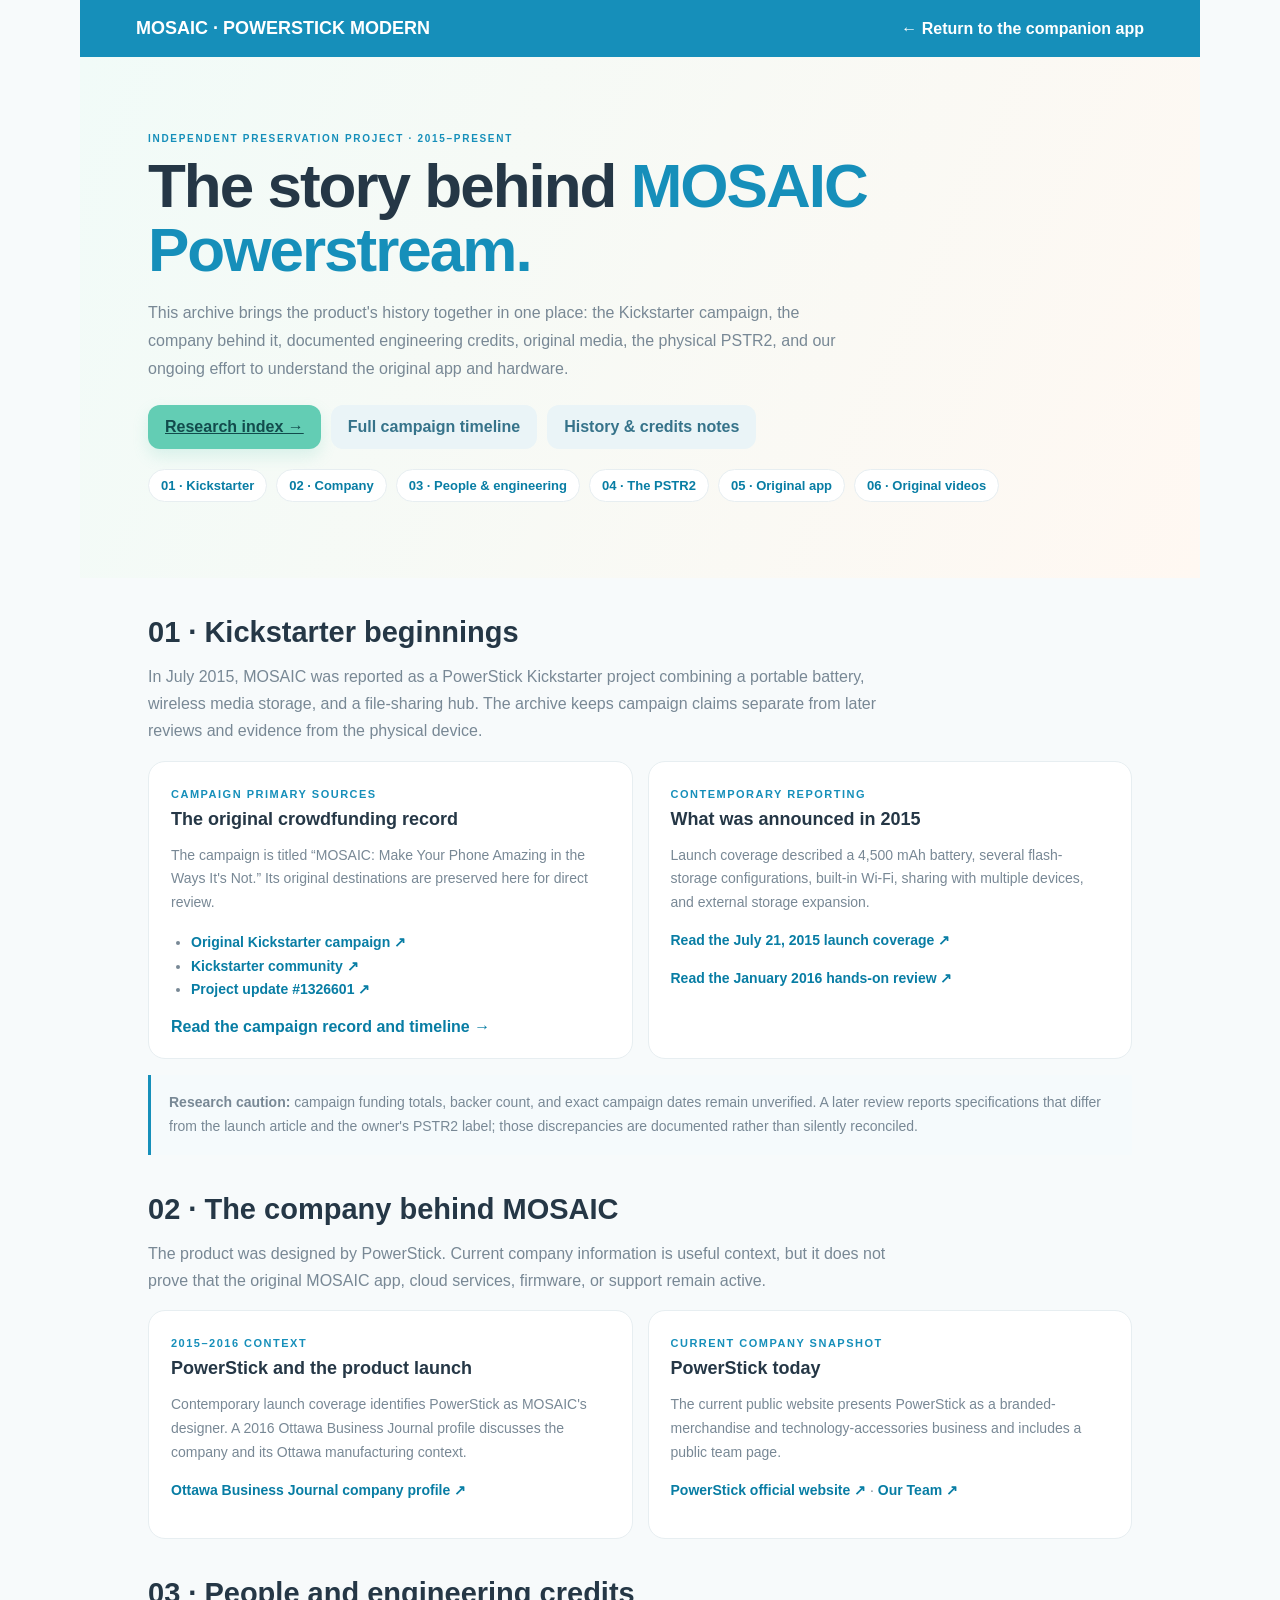
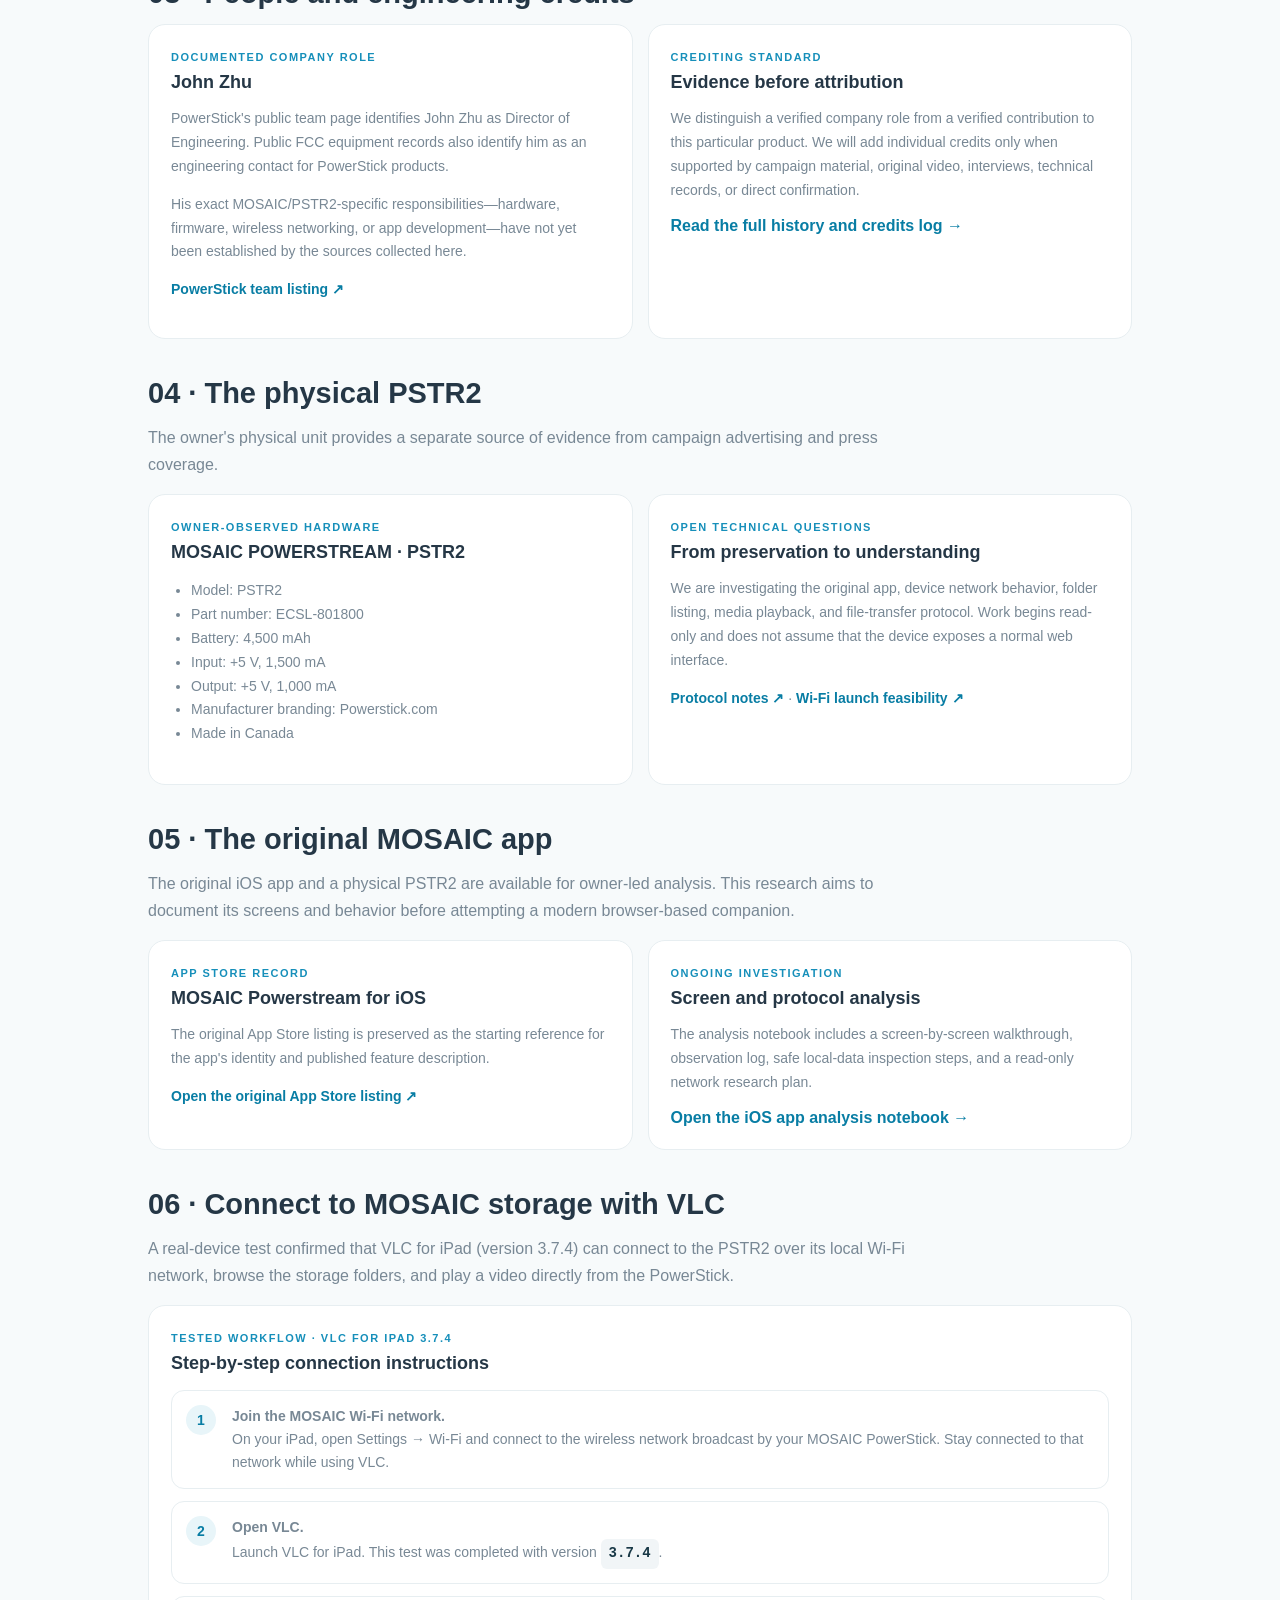
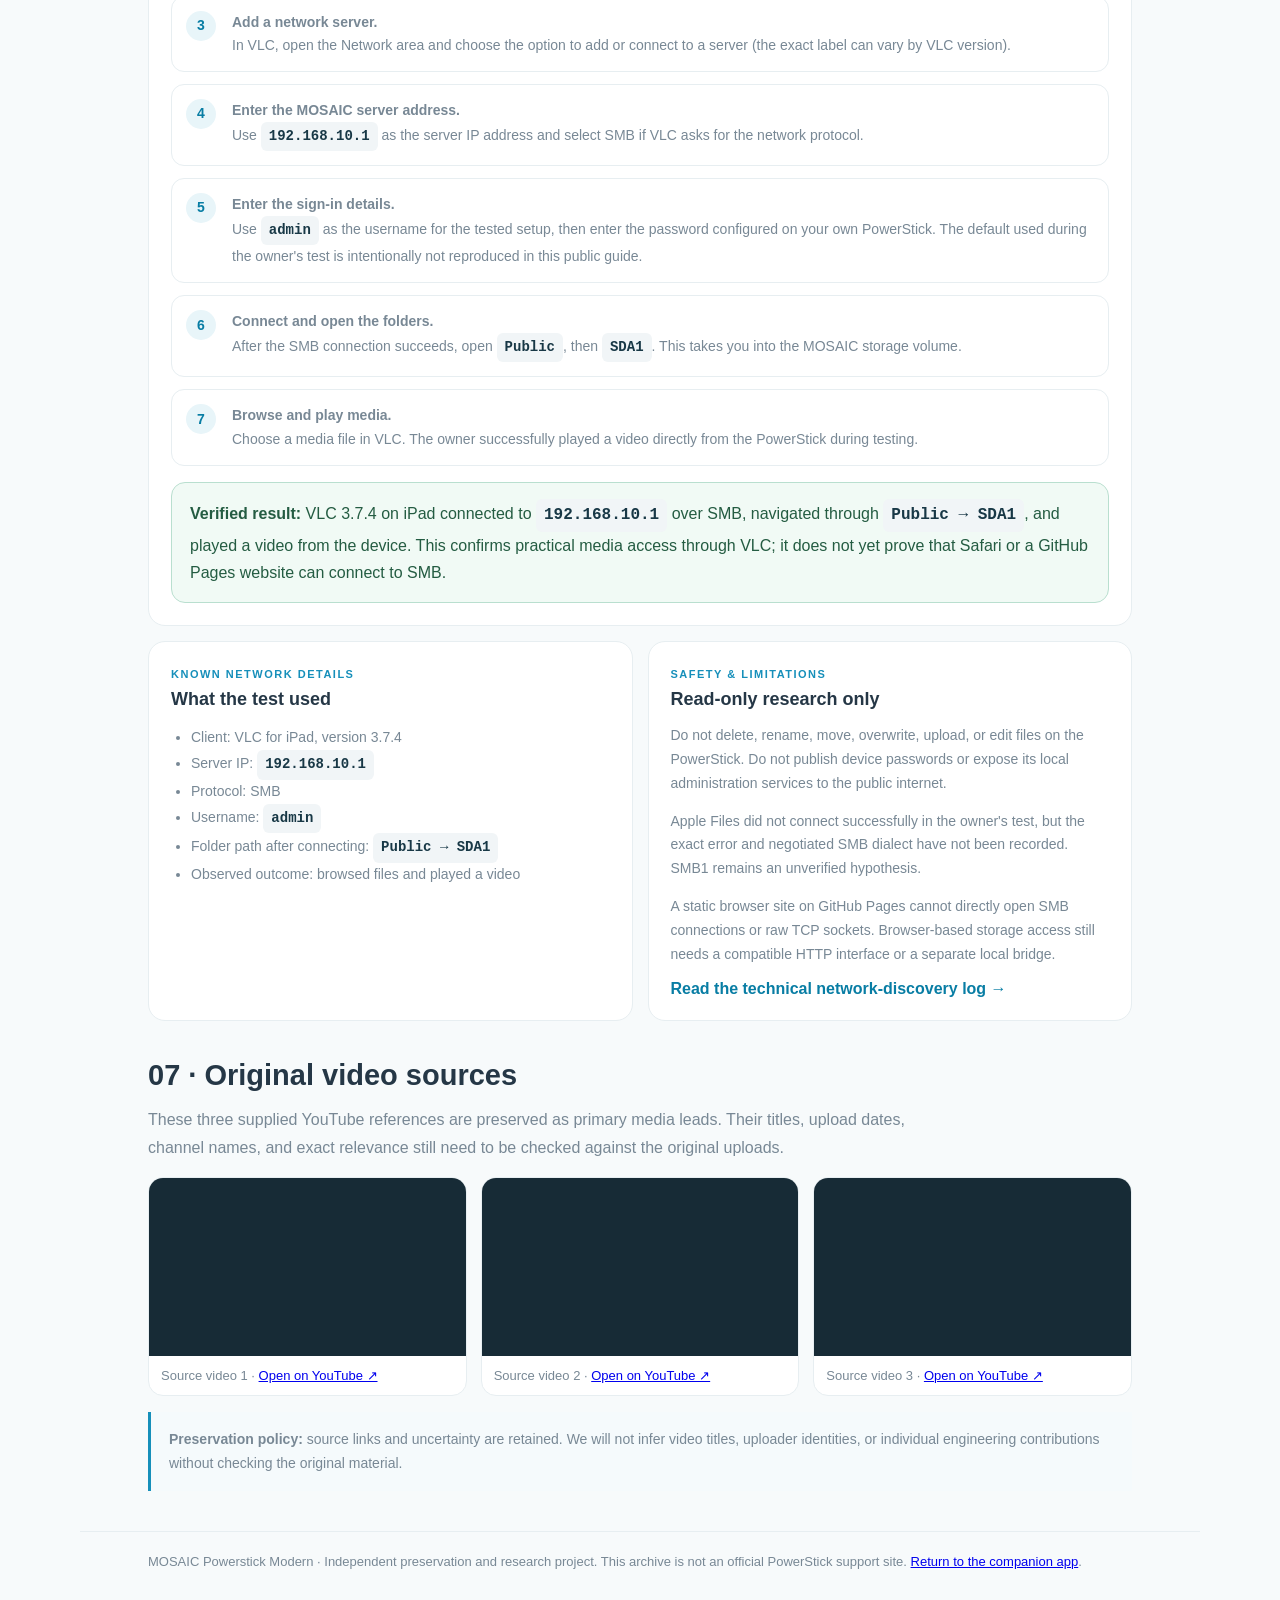
==== commit 61c04c70: "Document verified VLC SMB connection and video playback" ====
--- a/research.html
+++ b/research.html
@@ -34,6 +34,11 @@
     .archive-video iframe { display:block; width:100%; aspect-ratio:16/9; border:0; background:#172b36; }
     .archive-video p { margin:0; padding:12px; color:var(--muted); font-size:13px; }
     .archive-note { margin-top:16px; padding:16px 18px; border-left:3px solid var(--blue); background:#f5fafc; color:var(--muted); font-size:14px; line-height:1.7; }
+    .steps-list { counter-reset:setup; display:grid; gap:12px; padding:0; margin:16px 0; list-style:none; }
+    .steps-list li { counter-increment:setup; display:grid; grid-template-columns:34px 1fr; gap:12px; align-items:start; padding:14px; border:1px solid var(--line); border-radius:13px; background:#fff; color:var(--muted); line-height:1.65; }
+    .steps-list li::before { content:counter(setup); display:grid; place-items:center; width:30px; height:30px; border-radius:50%; background:#e8f5f9; color:#087da4; font-weight:850; }
+    .setup-code { display:inline-block; padding:3px 8px; border-radius:6px; background:#f1f5f7; color:#183846; font-family:ui-monospace,monospace; font-weight:750; }
+    .success-strip { margin-top:16px; padding:16px 18px; border:1px solid #b9dfcf; border-radius:14px; background:#f1faf5; color:#245c42; line-height:1.7; }
     .archive-index { display:flex; flex-wrap:wrap; gap:9px; margin-top:20px; }
     .archive-index a { padding:8px 12px; border:1px solid var(--line); border-radius:999px; color:#087da4; font-size:13px; font-weight:750; text-decoration:none; background:#fff; }
     .archive-footer { margin-top:40px; padding:22px clamp(20px,6vw,68px); border-top:1px solid var(--line); color:var(--muted); font-size:13px; }
@@ -176,8 +181,50 @@
           </div>
         </section>
 
+
+        <section class="archive-section" id="vlc-storage">
+          <h2>06 · Connect to MOSAIC storage with VLC</h2>
+          <p class="archive-section-intro">A real-device test confirmed that VLC for iPad (version 3.7.4) can connect to the PSTR2 over its local Wi-Fi network, browse the storage folders, and play a video directly from the PowerStick.</p>
+          <article class="archive-card">
+            <span class="archive-kicker">TESTED WORKFLOW · VLC FOR IPAD 3.7.4</span>
+            <h3>Step-by-step connection instructions</h3>
+            <ol class="steps-list">
+              <li><div><strong>Join the MOSAIC Wi-Fi network.</strong><br>On your iPad, open Settings → Wi-Fi and connect to the wireless network broadcast by your MOSAIC PowerStick. Stay connected to that network while using VLC.</div></li>
+              <li><div><strong>Open VLC.</strong><br>Launch VLC for iPad. This test was completed with version <span class="setup-code">3.7.4</span>.</div></li>
+              <li><div><strong>Add a network server.</strong><br>In VLC, open the Network area and choose the option to add or connect to a server (the exact label can vary by VLC version).</div></li>
+              <li><div><strong>Enter the MOSAIC server address.</strong><br>Use <span class="setup-code">192.168.10.1</span> as the server IP address and select SMB if VLC asks for the network protocol.</div></li>
+              <li><div><strong>Enter the sign-in details.</strong><br>Use <span class="setup-code">admin</span> as the username for the tested setup, then enter the password configured on your own PowerStick. The default used during the owner's test is intentionally not reproduced in this public guide.</div></li>
+              <li><div><strong>Connect and open the folders.</strong><br>After the SMB connection succeeds, open <span class="setup-code">Public</span>, then <span class="setup-code">SDA1</span>. This takes you into the MOSAIC storage volume.</div></li>
+              <li><div><strong>Browse and play media.</strong><br>Choose a media file in VLC. The owner successfully played a video directly from the PowerStick during testing.</div></li>
+            </ol>
+            <div class="success-strip"><strong>Verified result:</strong> VLC 3.7.4 on iPad connected to <span class="setup-code">192.168.10.1</span> over SMB, navigated through <span class="setup-code">Public → SDA1</span>, and played a video from the device. This confirms practical media access through VLC; it does not yet prove that Safari or a GitHub Pages website can connect to SMB.</div>
+          </article>
+          <div class="archive-grid" style="margin-top:15px">
+            <article class="archive-card">
+              <span class="archive-kicker">KNOWN NETWORK DETAILS</span>
+              <h3>What the test used</h3>
+              <ul>
+                <li>Client: VLC for iPad, version 3.7.4</li>
+                <li>Server IP: <span class="setup-code">192.168.10.1</span></li>
+                <li>Protocol: SMB</li>
+                <li>Username: <span class="setup-code">admin</span></li>
+                <li>Folder path after connecting: <span class="setup-code">Public → SDA1</span></li>
+                <li>Observed outcome: browsed files and played a video</li>
+              </ul>
+            </article>
+            <article class="archive-card">
+              <span class="archive-kicker">SAFETY & LIMITATIONS</span>
+              <h3>Read-only research only</h3>
+              <p>Do not delete, rename, move, overwrite, upload, or edit files on the PowerStick. Do not publish device passwords or expose its local administration services to the public internet.</p>
+              <p>Apple Files did not connect successfully in the owner's test, but the exact error and negotiated SMB dialect have not been recorded. SMB1 remains an unverified hypothesis.</p>
+              <p>A static browser site on GitHub Pages cannot directly open SMB connections or raw TCP sockets. Browser-based storage access still needs a compatible HTTP interface or a separate local bridge.</p>
+              <a href="docs/research/network-discovery.md">Read the technical network-discovery log →</a>
+            </article>
+          </div>
+        </section>
+
         <section class="archive-section" id="media">
-          <h2>06 · Original video sources</h2>
+          <h2>07 · Original video sources</h2>
           <p class="archive-section-intro">These three supplied YouTube references are preserved as primary media leads. Their titles, upload dates, channel names, and exact relevance still need to be checked against the original uploads.</p>
           <div class="archive-videos">
             <article class="archive-video"><iframe src="https://www.youtube-nocookie.com/embed/ROXPfZqRods" title="MOSAIC source video 1" loading="lazy" allowfullscreen></iframe><p>Source video 1 · <a href="https://youtu.be/ROXPfZqRods" target="_blank" rel="noopener noreferrer">Open on YouTube ↗</a></p></article>
--- a/css/styles.css
+++ b/css/styles.css
@@ -895,3 +895,117 @@
     justify-content: center;
   }
 }
+
+
+/* 🟦 #GATEWAY_ADDRESS — Keep the local address readable without showing its URL scheme. */
+.gateway-address-panel {
+  display: inline-flex;
+  flex-direction: column;
+  gap: 5px;
+  margin-top: 8px;
+  padding: 11px 15px;
+  border: 1px solid #dcebef;
+  border-radius: 12px;
+  background: #fff;
+}
+.gateway-address-label {
+  color: var(--muted);
+  font-size: 9px;
+  font-weight: 800;
+  letter-spacing: 1.3px;
+}
+.gateway-address {
+  color: var(--ink);
+  font-size: 22px;
+  letter-spacing: 0.4px;
+  font-variant-numeric: tabular-nums;
+}
+.gateway-copy-status {
+  min-height: 1em;
+  margin-bottom: 0;
+  color: #548477;
+  font-size: 11px;
+}
+
+
+/* 🟦 #STORAGE_DEVELOPMENT — A clear, separate home for storage research. */
+.storage-launcher {
+  display: flex;
+  align-items: flex-start;
+  justify-content: space-between;
+  gap: 24px;
+  margin: 20px clamp(20px, 6vw, 68px) 0;
+  padding: 24px;
+  border: 1px solid #e8e5d8;
+  border-radius: 18px;
+  background: linear-gradient(120deg, #fffaf0, #f8fbfc);
+}
+.storage-launcher-copy {
+  max-width: 720px;
+}
+.storage-launcher h2 {
+  margin: 0;
+  font-size: clamp(21px, 3vw, 27px);
+  letter-spacing: -0.6px;
+}
+.storage-launcher-copy > p:not(.eyebrow) {
+  color: var(--muted);
+  font-size: 13px;
+  line-height: 1.65;
+}
+.storage-details {
+  margin-top: 16px;
+}
+.storage-details summary {
+  display: inline-flex;
+  align-items: center;
+  justify-content: center;
+  gap: 12px;
+  list-style: none;
+  cursor: pointer;
+}
+.storage-details summary::-webkit-details-marker {
+  display: none;
+}
+.storage-details[open] summary span {
+  transform: rotate(45deg);
+}
+.storage-details-content {
+  margin-top: 14px;
+  padding: 16px 18px;
+  border: 1px solid var(--line);
+  border-radius: 13px;
+  background: #fff;
+}
+.storage-details-content p {
+  color: var(--muted);
+  font-size: 12px;
+  line-height: 1.7;
+}
+.storage-details-content p:first-child {
+  color: var(--ink);
+}
+.storage-details-content a {
+  color: #1684a8;
+  font-size: 12px;
+  font-weight: 750;
+  text-decoration: none;
+}
+.storage-details-content a:hover {
+  text-decoration: underline;
+}
+.development-label {
+  flex: 0 0 auto;
+  padding: 8px 11px;
+  border: 1px solid #e9d8a8;
+  border-radius: 20px;
+  background: #fff6dd;
+  color: #806323;
+  font-size: 11px;
+  font-weight: 800;
+}
+@media (max-width: 720px) {
+  .storage-launcher {
+    flex-direction: column;
+  }
+}
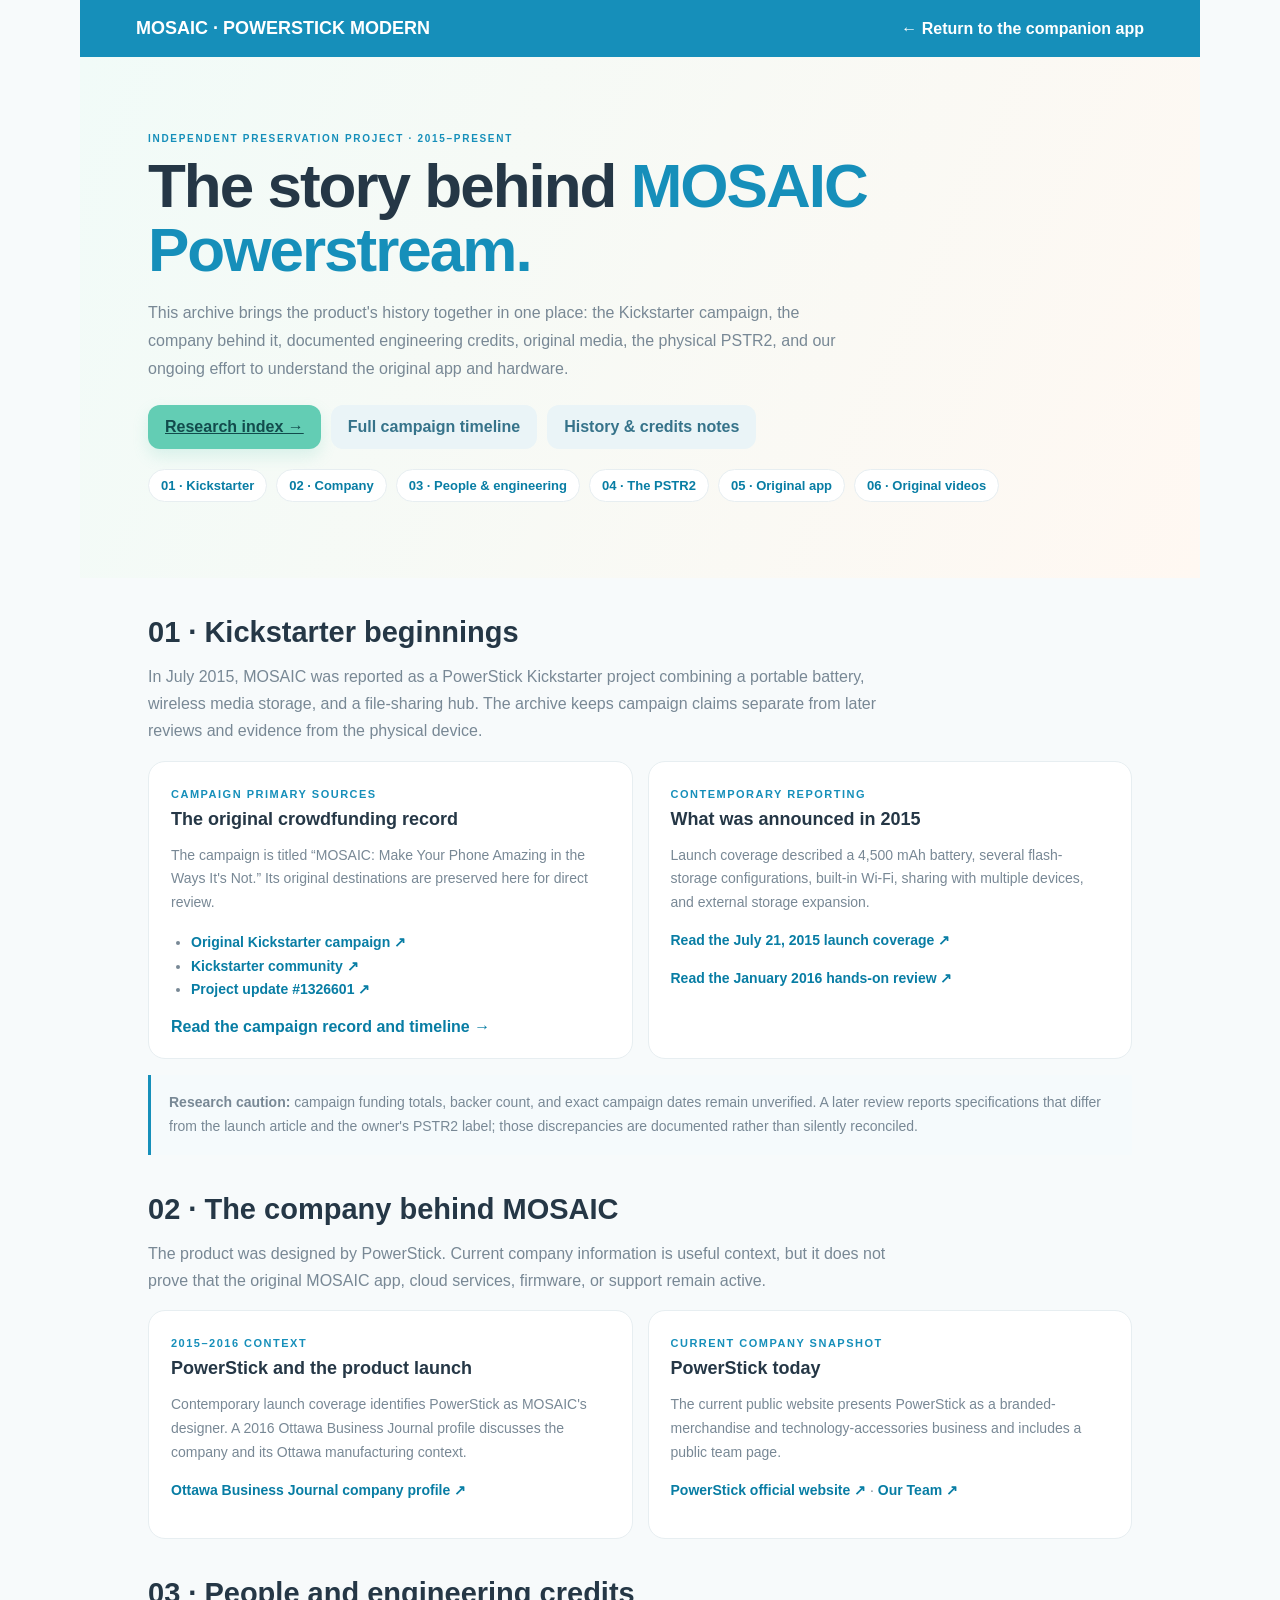
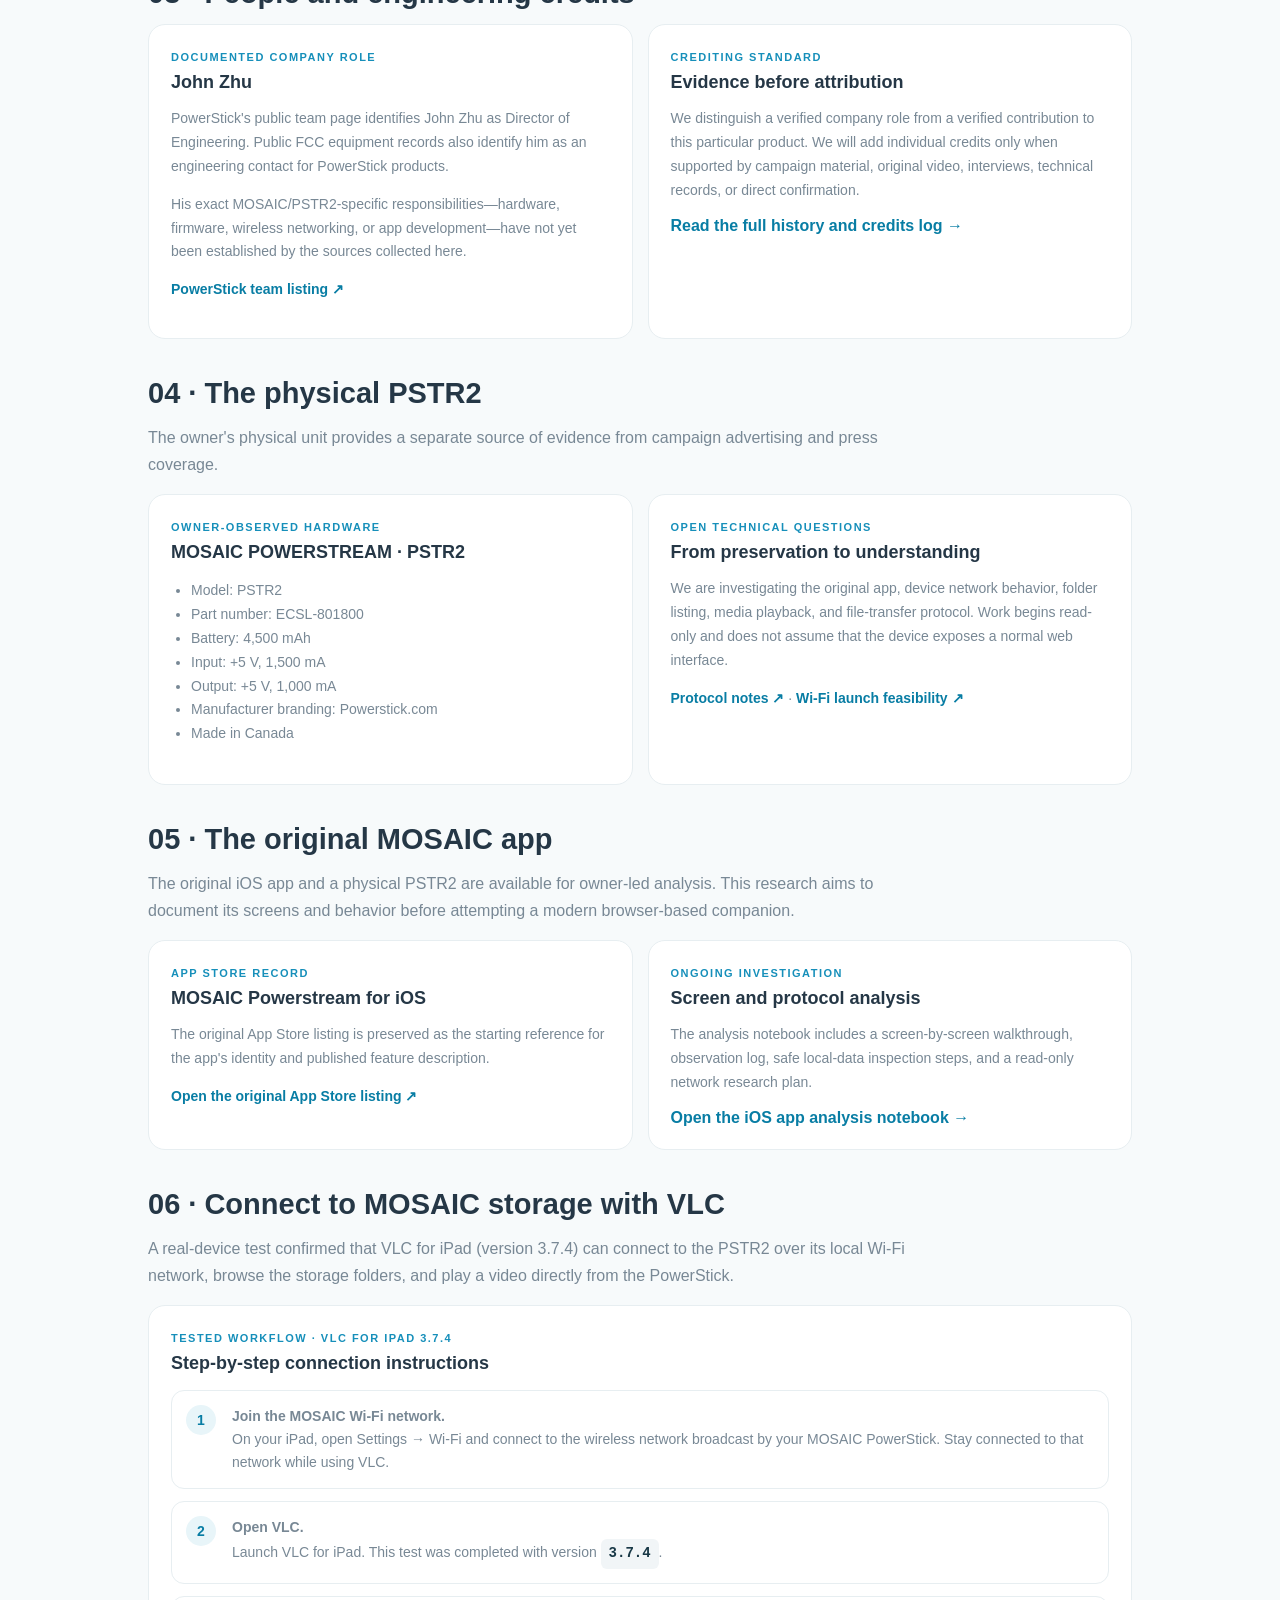
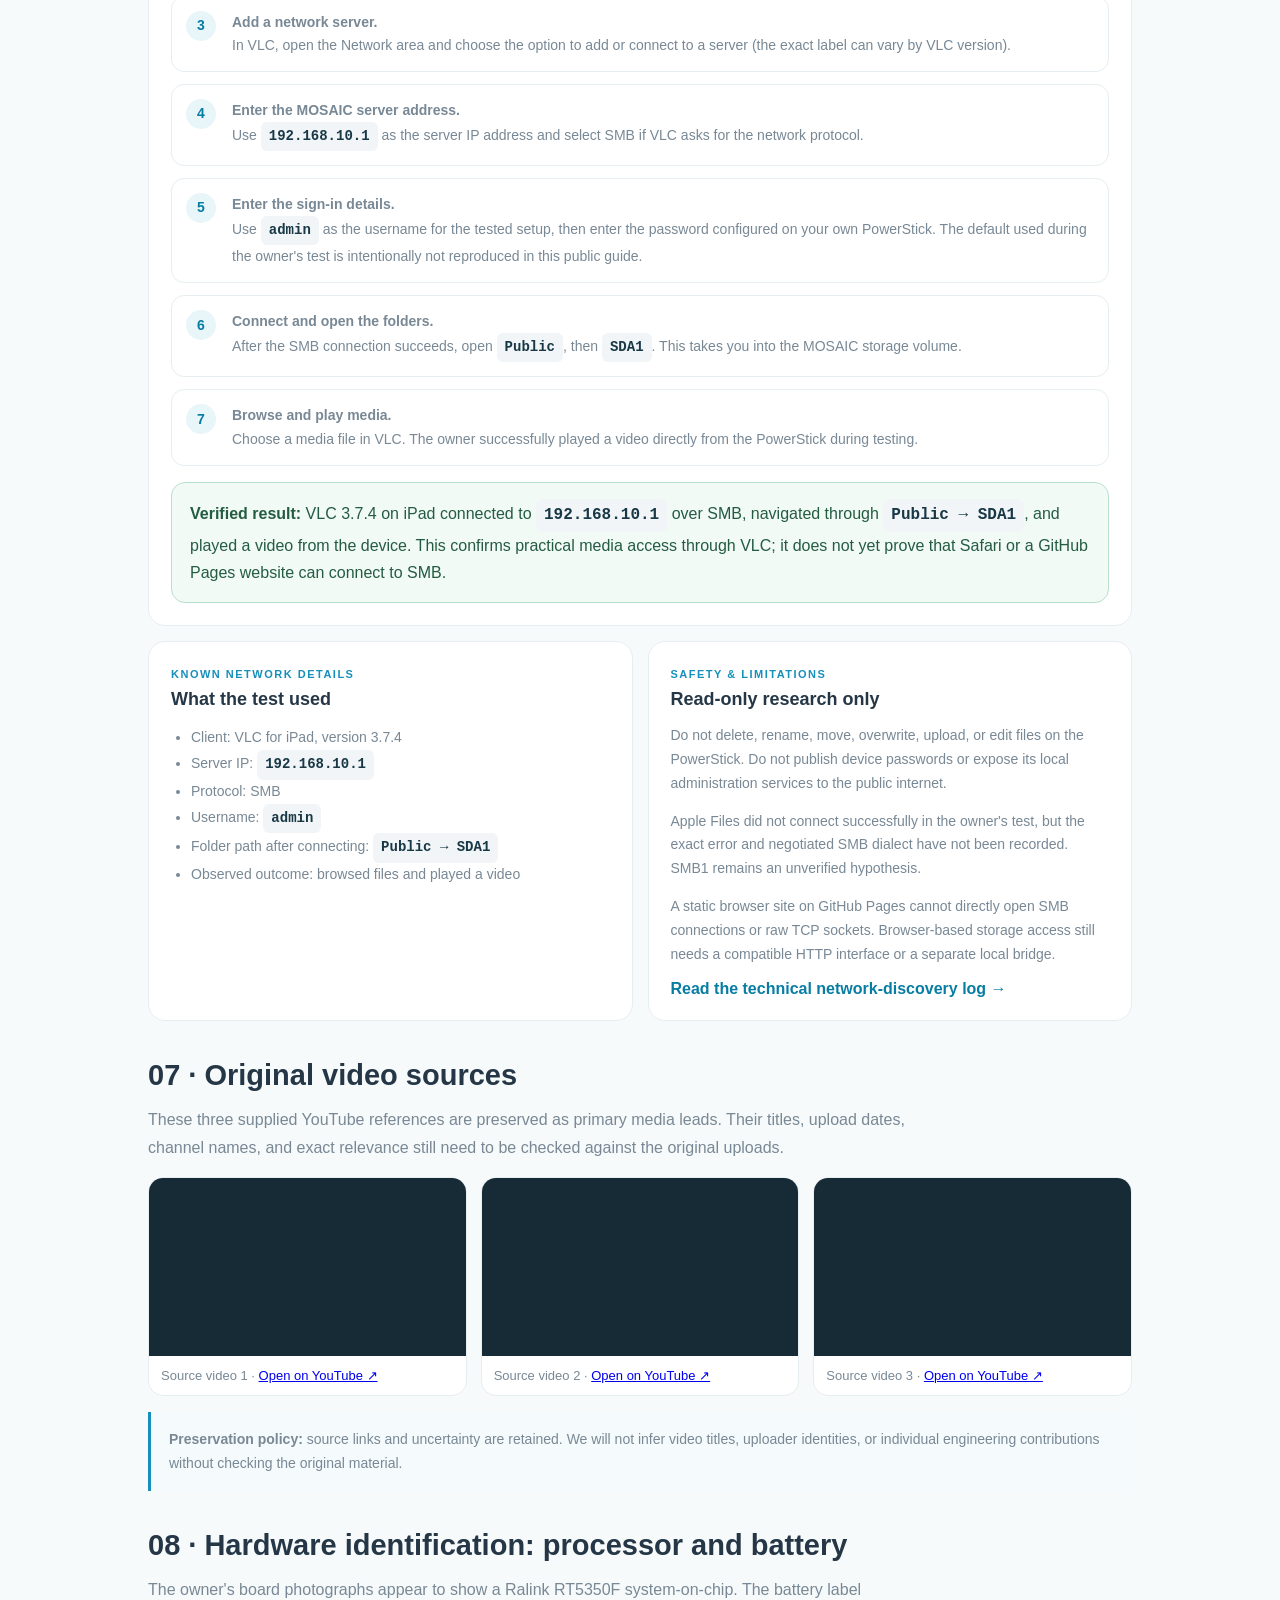
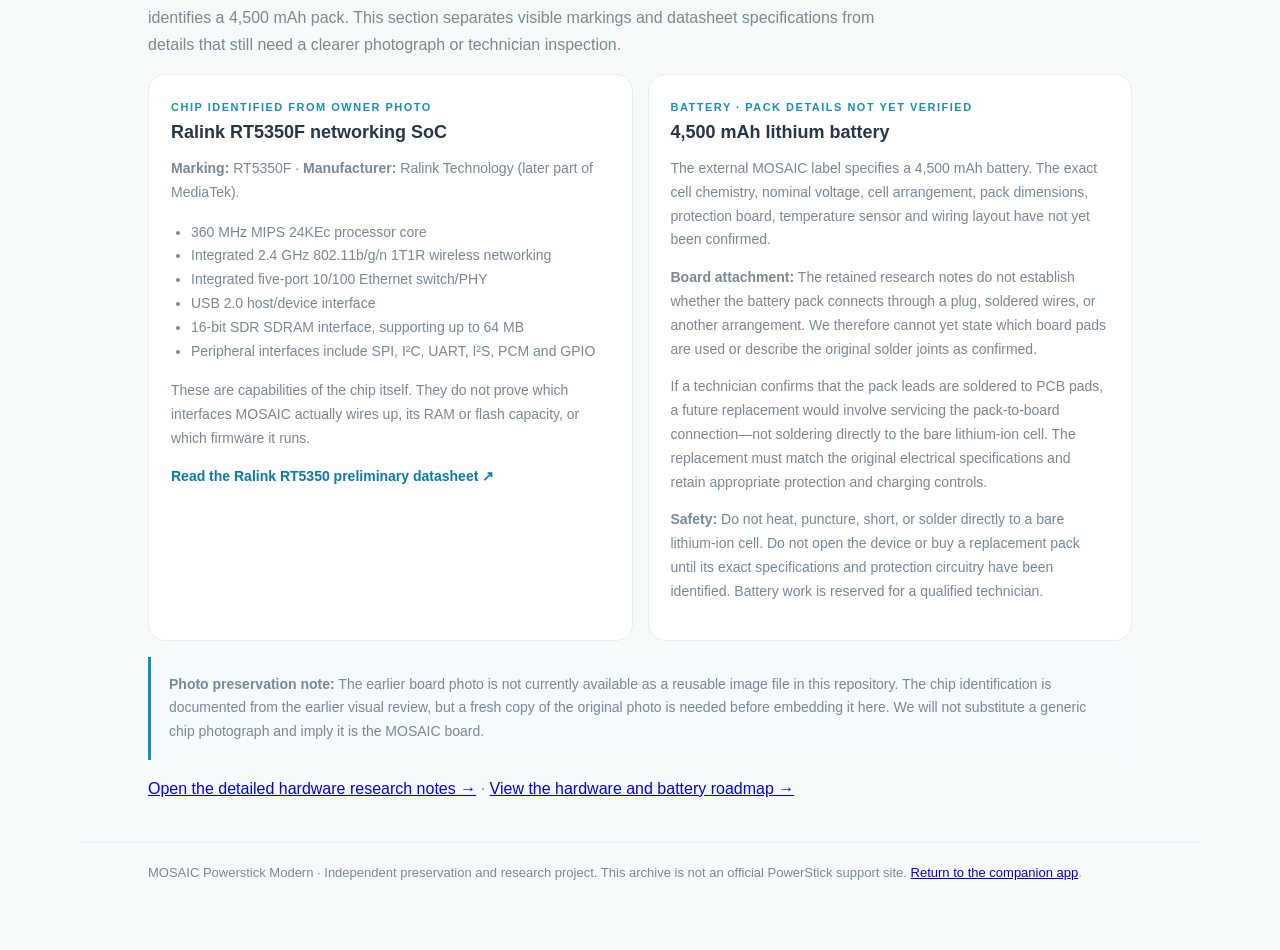
==== commit d438d3ec: "Add hardware identification section to research archive" ====
--- a/research.html
+++ b/research.html
@@ -233,6 +233,38 @@
           </div>
           <div class="archive-note"><strong>Preservation policy:</strong> source links and uncertainty are retained. We will not infer video titles, uploader identities, or individual engineering contributions without checking the original material.</div>
         </section>
+
+        <section class="archive-section" id="hardware">
+          <h2>08 · Hardware identification: processor and battery</h2>
+          <p class="archive-section-intro">The owner's board photographs appear to show a Ralink RT5350F system-on-chip. The battery label identifies a 4,500 mAh pack. This section separates visible markings and datasheet specifications from details that still need a clearer photograph or technician inspection.</p>
+          <div class="archive-grid">
+            <article class="archive-card">
+              <span class="archive-kicker">CHIP IDENTIFIED FROM OWNER PHOTO</span>
+              <h3>Ralink RT5350F networking SoC</h3>
+              <p><strong>Marking:</strong> RT5350F · <strong>Manufacturer:</strong> Ralink Technology (later part of MediaTek).</p>
+              <ul>
+                <li>360 MHz MIPS 24KEc processor core</li>
+                <li>Integrated 2.4 GHz 802.11b/g/n 1T1R wireless networking</li>
+                <li>Integrated five-port 10/100 Ethernet switch/PHY</li>
+                <li>USB 2.0 host/device interface</li>
+                <li>16-bit SDR SDRAM interface, supporting up to 64 MB</li>
+                <li>Peripheral interfaces include SPI, I²C, UART, I²S, PCM and GPIO</li>
+              </ul>
+              <p>These are capabilities of the chip itself. They do not prove which interfaces MOSAIC actually wires up, its RAM or flash capacity, or which firmware it runs.</p>
+              <p><a href="https://cdn.sparkfun.com/datasheets/Wireless/WiFi/RT5350.pdf" target="_blank" rel="noopener noreferrer">Read the Ralink RT5350 preliminary datasheet ↗</a></p>
+            </article>
+            <article class="archive-card">
+              <span class="archive-kicker">BATTERY · PACK DETAILS NOT YET VERIFIED</span>
+              <h3>4,500 mAh lithium battery</h3>
+              <p>The external MOSAIC label specifies a 4,500 mAh battery. The exact cell chemistry, nominal voltage, cell arrangement, pack dimensions, protection board, temperature sensor and wiring layout have not yet been confirmed.</p>
+              <p><strong>Board attachment:</strong> The retained research notes do not establish whether the battery pack connects through a plug, soldered wires, or another arrangement. We therefore cannot yet state which board pads are used or describe the original solder joints as confirmed.</p>
+              <p>If a technician confirms that the pack leads are soldered to PCB pads, a future replacement would involve servicing the pack-to-board connection—not soldering directly to the bare lithium-ion cell. The replacement must match the original electrical specifications and retain appropriate protection and charging controls.</p>
+              <p><strong>Safety:</strong> Do not heat, puncture, short, or solder directly to a bare lithium-ion cell. Do not open the device or buy a replacement pack until its exact specifications and protection circuitry have been identified. Battery work is reserved for a qualified technician.</p>
+            </article>
+          </div>
+          <div class="archive-note"><strong>Photo preservation note:</strong> The earlier board photo is not currently available as a reusable image file in this repository. The chip identification is documented from the earlier visual review, but a fresh copy of the original photo is needed before embedding it here. We will not substitute a generic chip photograph and imply it is the MOSAIC board.</div>
+          <p class="archive-section-intro" style="margin-top:15px"><a href="docs/hardware-and-company-history.md">Open the detailed hardware research notes →</a> · <a href="docs/roadmap.md">View the hardware and battery roadmap →</a></p>
+        </section>
       </div>
     </main>
     <footer class="archive-footer">MOSAIC Powerstick Modern · Independent preservation and research project. This archive is not an official PowerStick support site. <a href="index.html">Return to the companion app</a>.</footer>
--- a/css/styles.css
+++ b/css/styles.css
@@ -1009,3 +1009,108 @@
     flex-direction: column;
   }
 }
+
+
+/* 🟩 #STORAGE_STEPS — Numbered, touch-friendly setup instructions on the homepage. */
+.storage-steps {
+  display: grid;
+  gap: 11px;
+  margin: 18px 0 12px;
+  padding: 0;
+  list-style: none;
+  counter-reset: storage-step;
+}
+.storage-steps li {
+  display: grid;
+  grid-template-columns: 34px minmax(0, 1fr);
+  gap: 11px;
+  align-items: start;
+  padding: 13px 14px;
+  border: 1px solid var(--line);
+  border-radius: 13px;
+  background: #fff;
+  counter-increment: storage-step;
+}
+.storage-steps li::before {
+  content: counter(storage-step);
+  display: grid;
+  place-items: center;
+  width: 30px;
+  height: 30px;
+  border-radius: 50%;
+  background: #e8f5f9;
+  color: #087da4;
+  font-weight: 850;
+}
+.storage-steps li strong,
+.storage-steps li span {
+  grid-column: 2;
+}
+.storage-steps li strong {
+  margin-top: 1px;
+  color: var(--ink);
+  font-size: 13px;
+}
+.storage-steps li span {
+  color: var(--muted);
+  font-size: 12px;
+  line-height: 1.65;
+}
+.storage-steps code {
+  padding: 2px 5px;
+  border-radius: 5px;
+  background: #f1f5f7;
+  color: #183846;
+  font-family: ui-monospace, monospace;
+  font-weight: 750;
+}
+.storage-guide-note {
+  padding: 11px 13px;
+  border-left: 3px solid #9bcfca;
+  background: #fff;
+  color: var(--muted);
+  font-size: 11px !important;
+}
+.storage-launcher .development-label {
+  border-color: #b9dfcf;
+  background: #f1faf5;
+  color: #245c42;
+}
+
+
+/* 🟩 #VLC_DOWNLOAD_LINKS — Compact official download links beside the tested setup guide. */
+.vlc-downloads {
+  display: flex;
+  flex-wrap: wrap;
+  align-items: center;
+  gap: 8px;
+  margin-top: 14px;
+}
+.vlc-downloads-label {
+  margin-right: 3px;
+  color: var(--muted);
+  font-size: 10px;
+  font-weight: 850;
+  letter-spacing: 1.2px;
+}
+.vlc-download-button {
+  display: inline-flex;
+  align-items: center;
+  gap: 8px;
+  padding: 9px 12px;
+  border: 1px solid #d5e8ec;
+  border-radius: 10px;
+  background: #fff;
+  color: #167b9b;
+  font-size: 11px;
+  font-weight: 800;
+  text-decoration: none;
+  transition: background 0.15s, transform 0.15s;
+}
+.vlc-download-button:hover {
+  transform: translateY(-1px);
+  background: #edf8fa;
+}
+.vlc-download-button span {
+  font-size: 12px;
+}
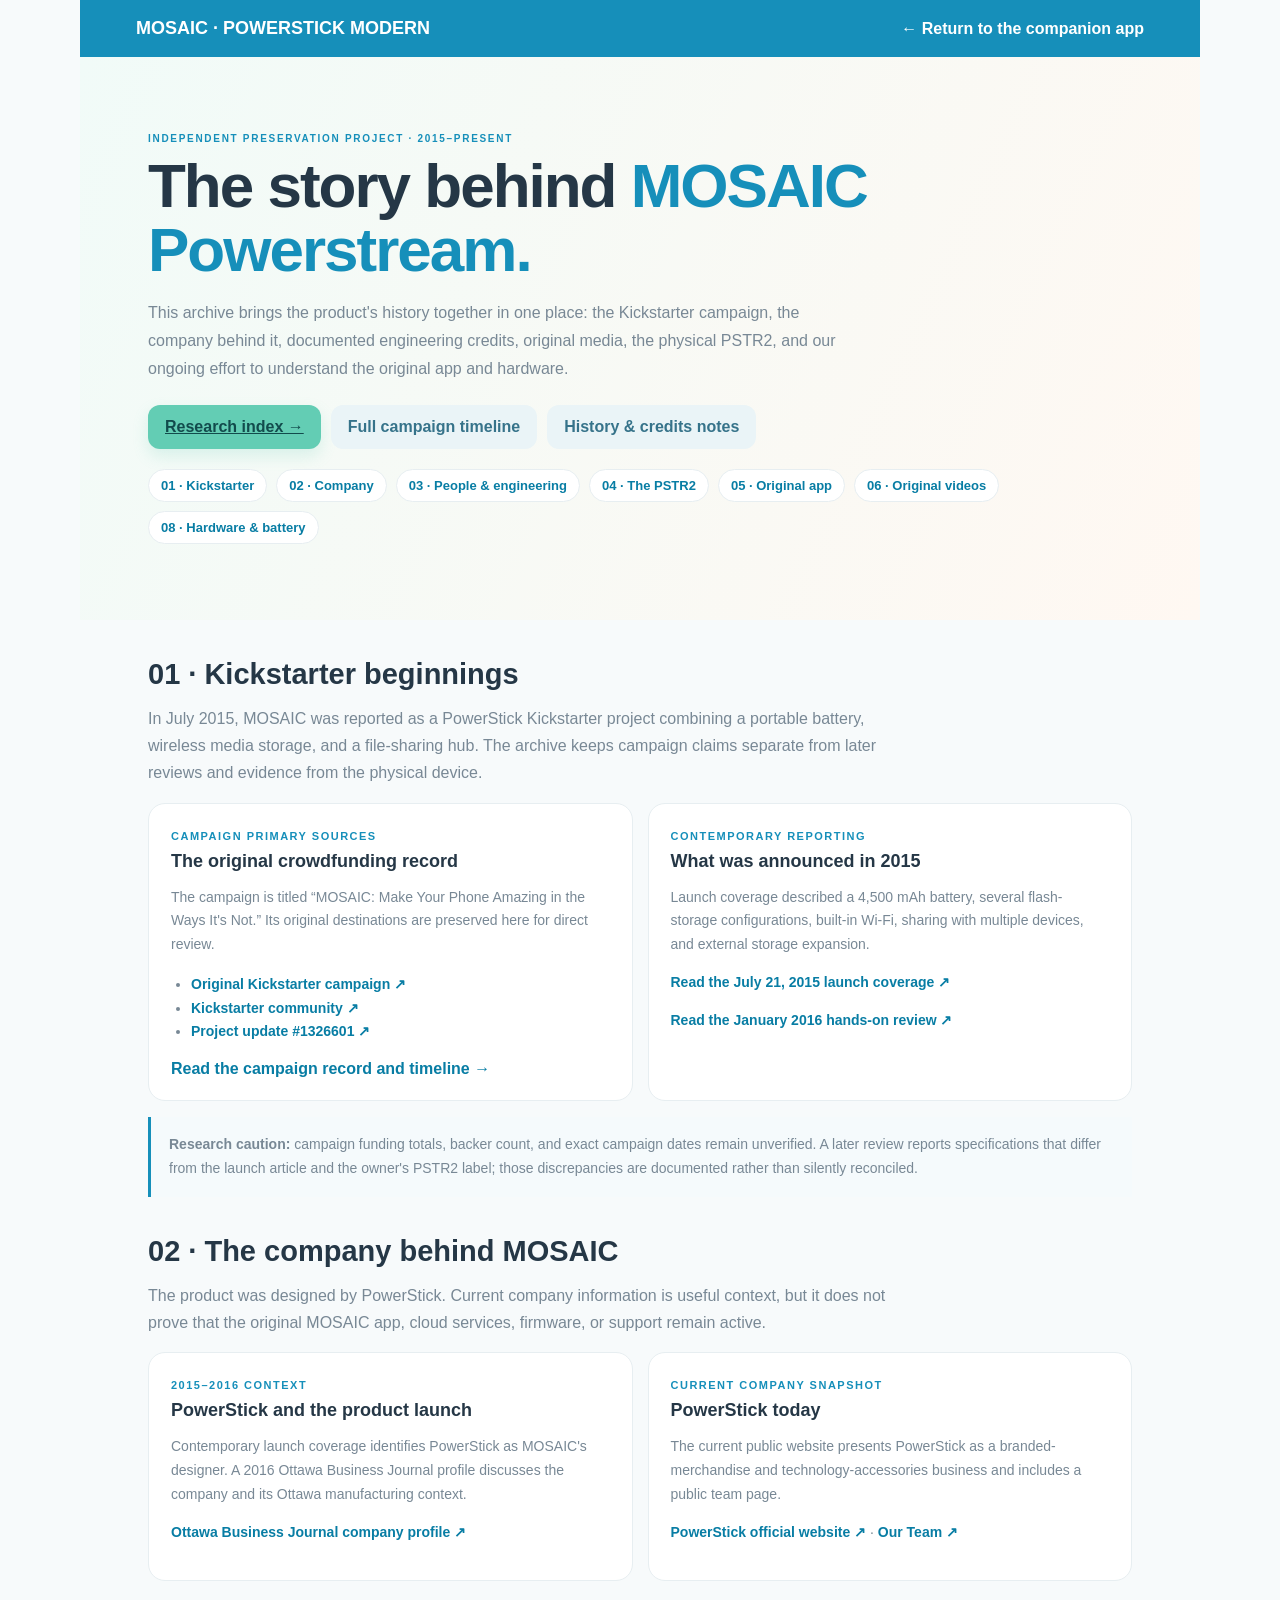
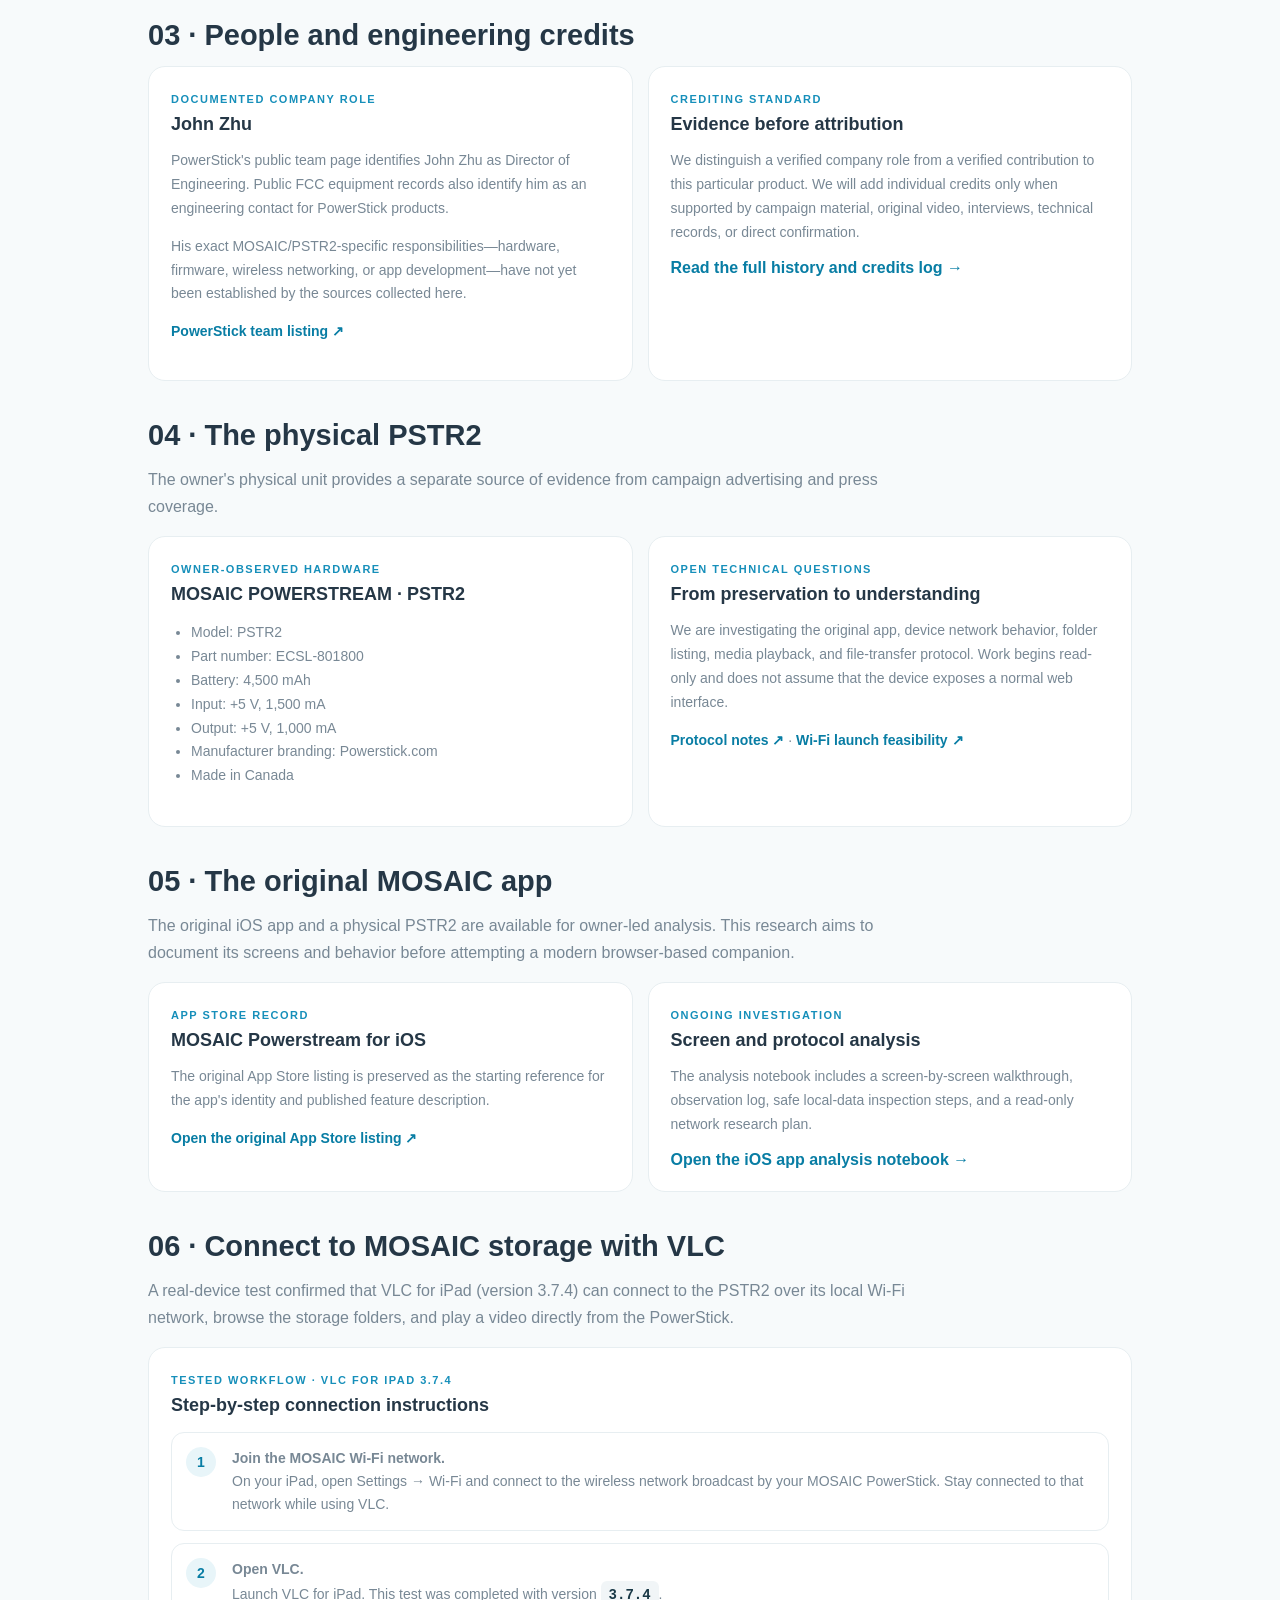
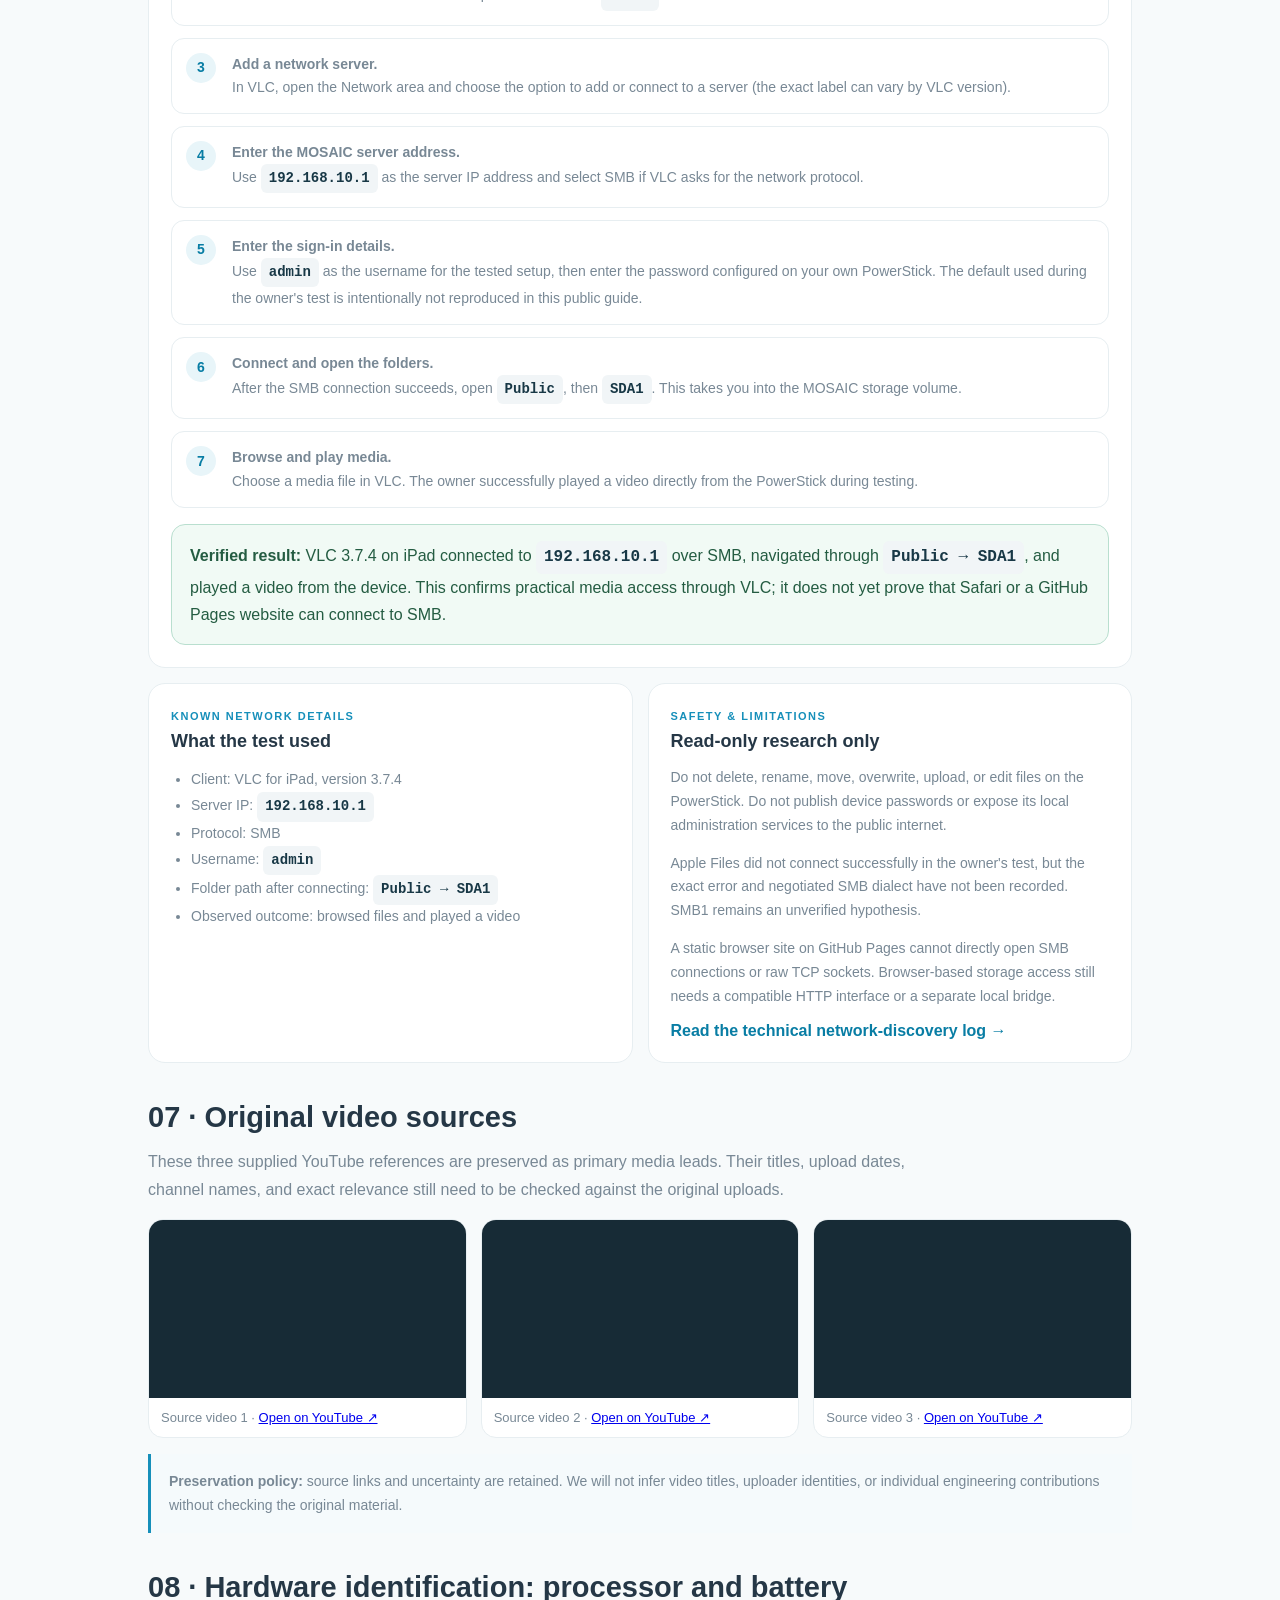
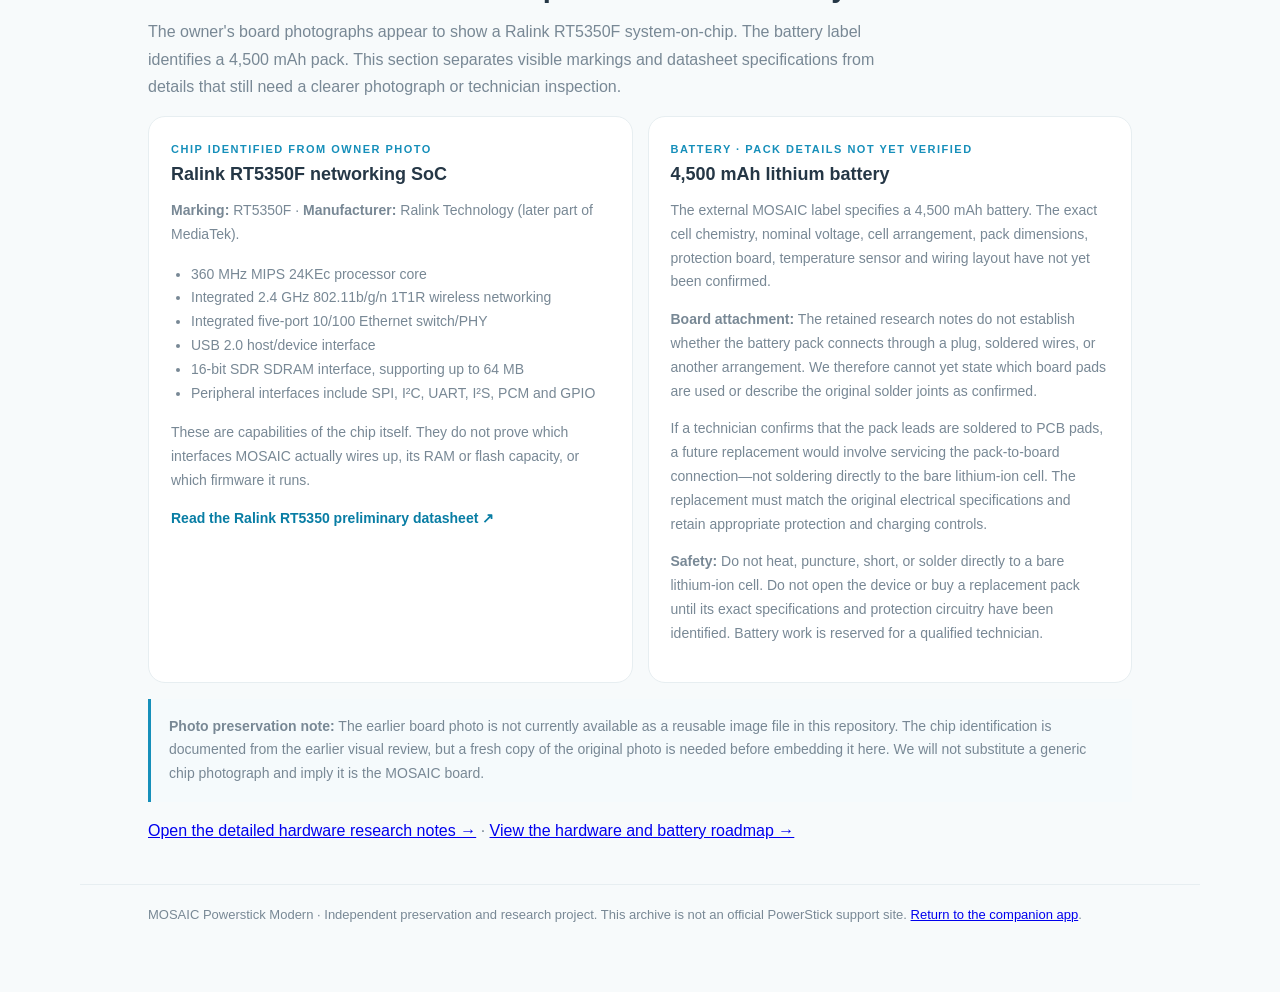
==== commit dc278236: "Link hardware section in research archive navigation" ====
--- a/research.html
+++ b/research.html
@@ -68,6 +68,7 @@
           <a href="#device">04 · The PSTR2</a>
           <a href="#app">05 · Original app</a>
           <a href="#media">06 · Original videos</a>
+          <a href="#hardware">08 · Hardware &amp; battery</a>
         </nav>
       </section>
 
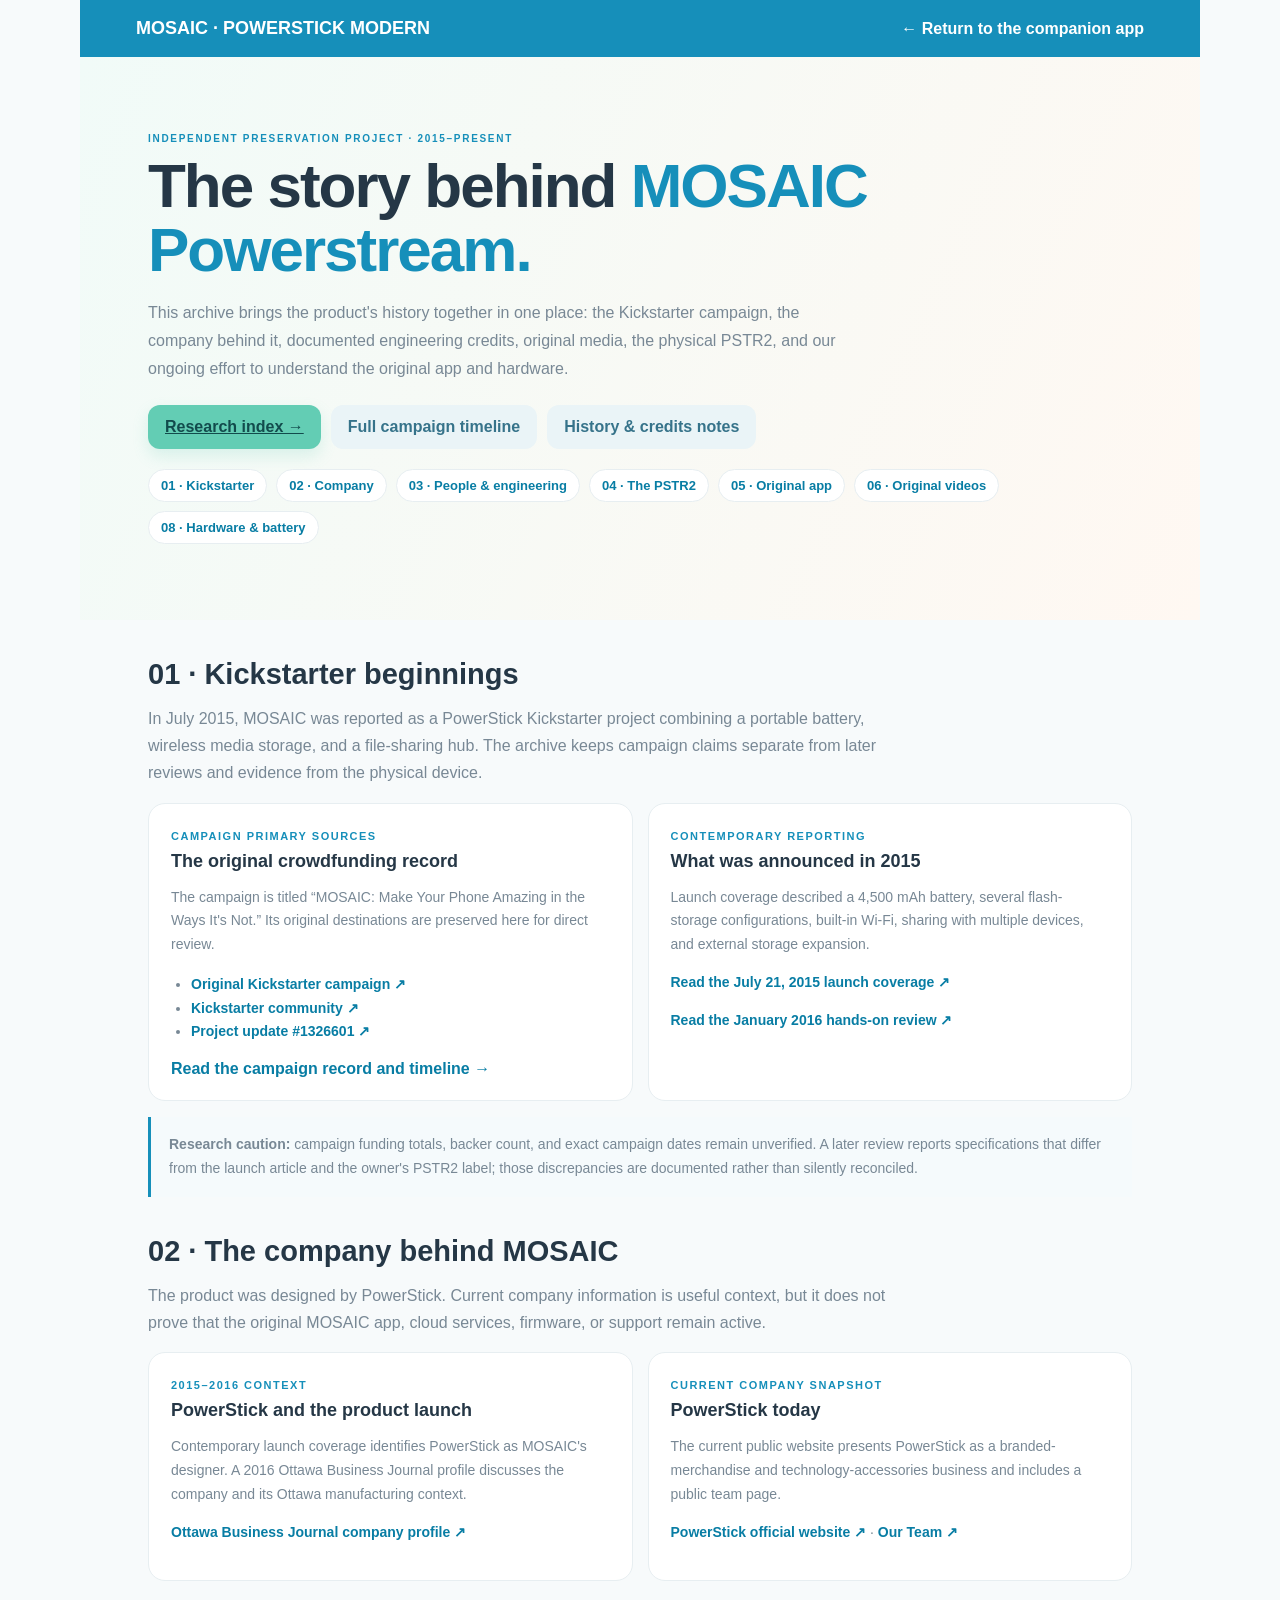
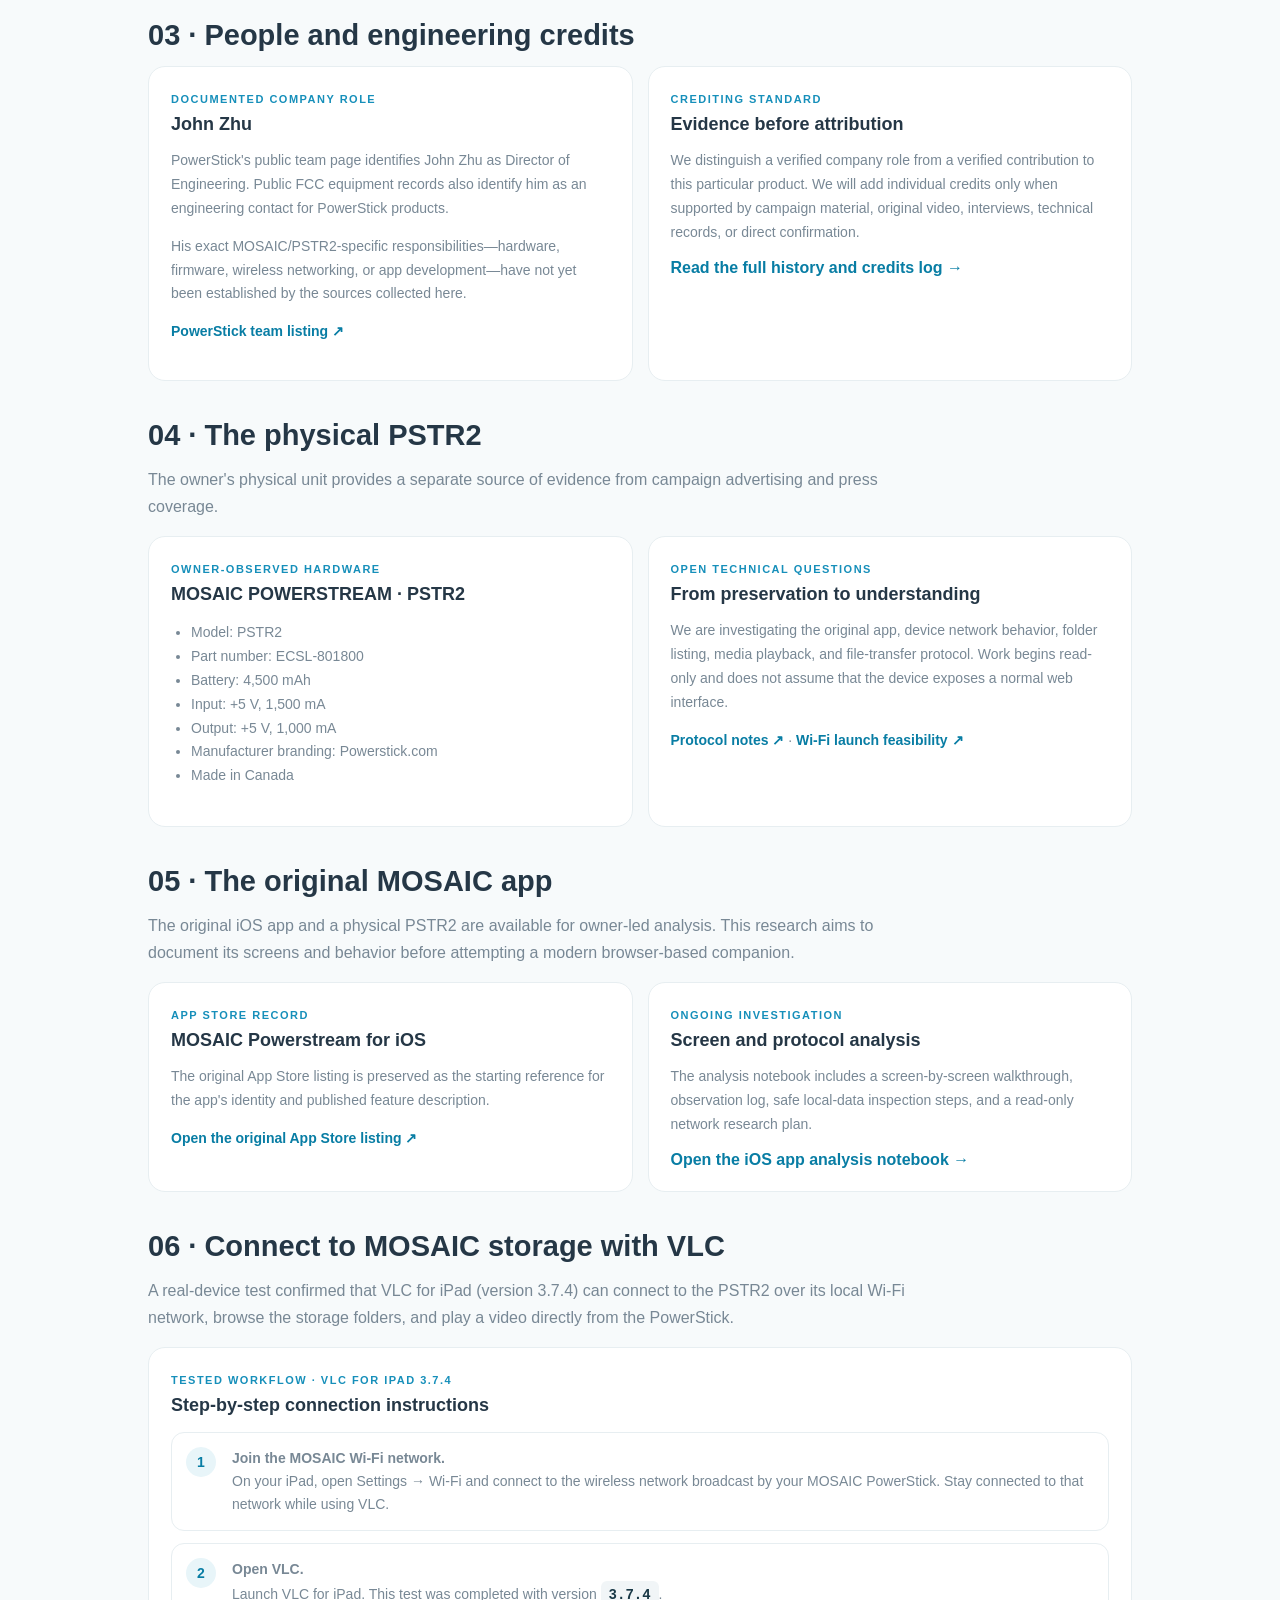
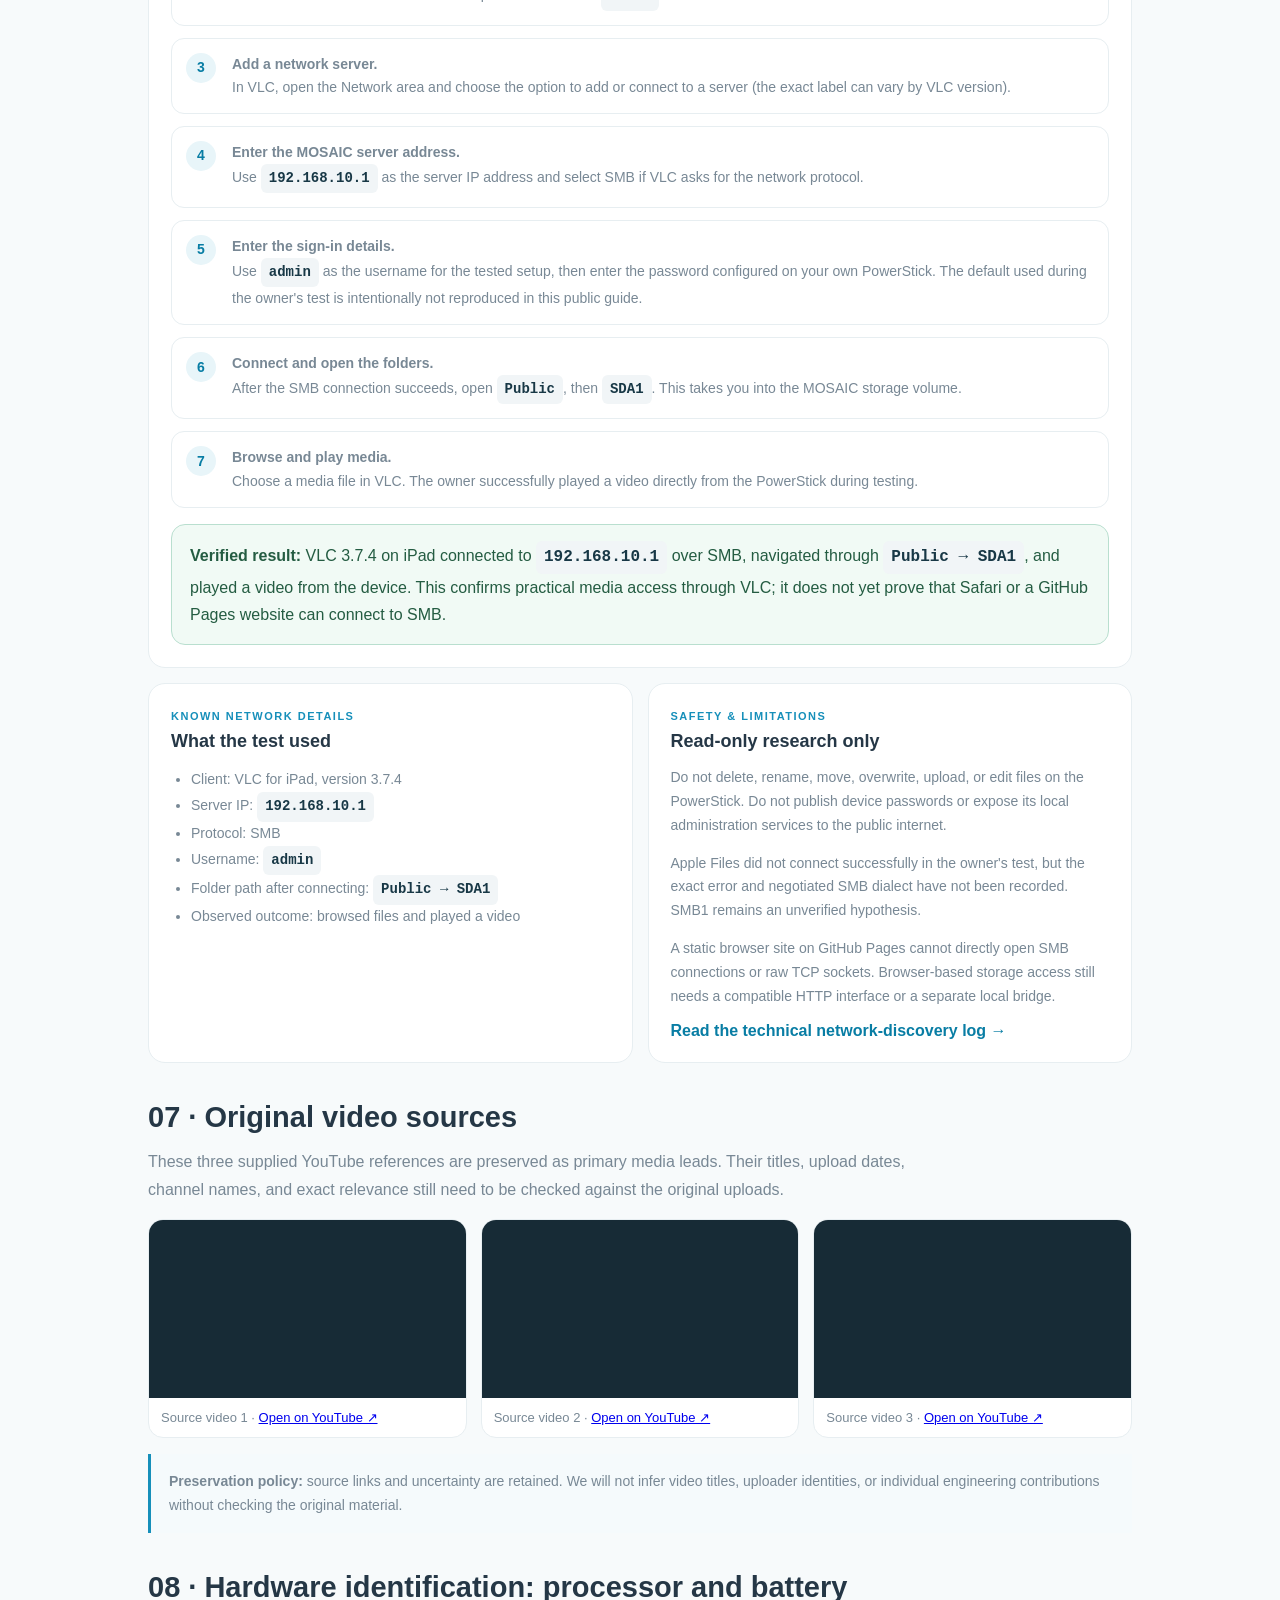
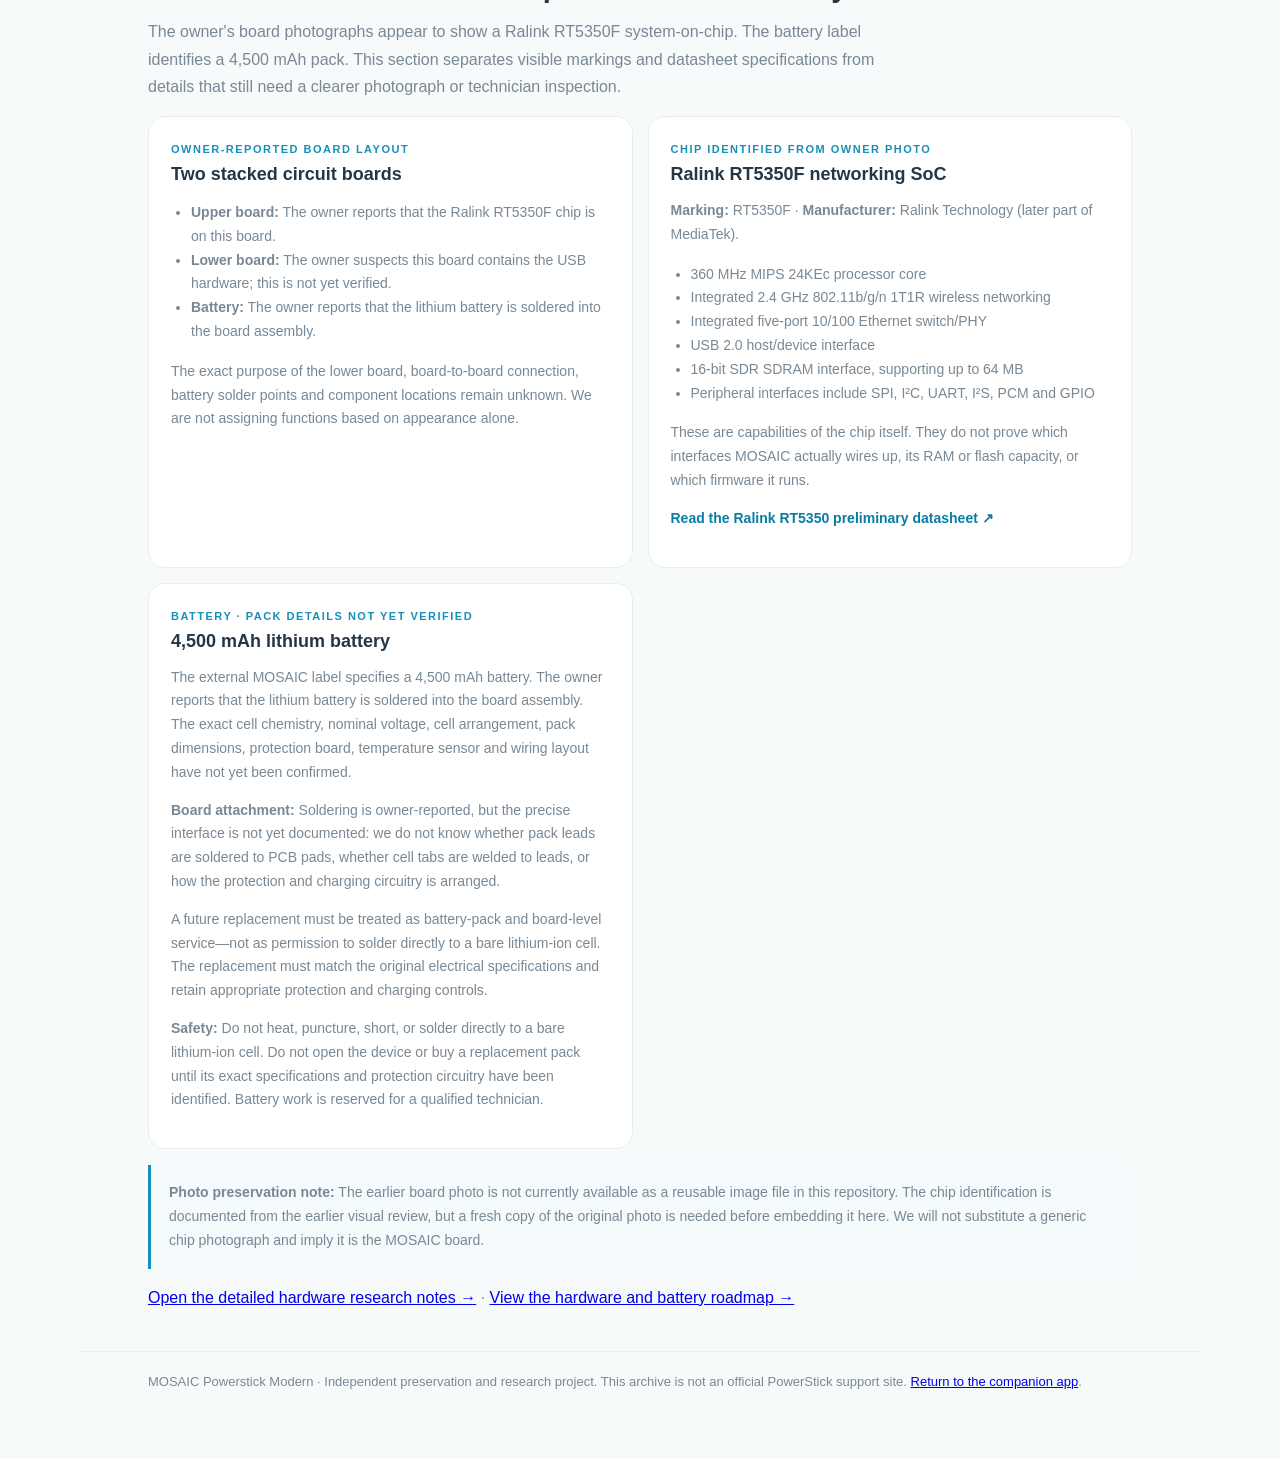
==== commit 0957e575: "Document owner-reported stacked board layout and soldered battery" ====
--- a/research.html
+++ b/research.html
@@ -240,6 +240,16 @@
           <p class="archive-section-intro">The owner's board photographs appear to show a Ralink RT5350F system-on-chip. The battery label identifies a 4,500 mAh pack. This section separates visible markings and datasheet specifications from details that still need a clearer photograph or technician inspection.</p>
           <div class="archive-grid">
             <article class="archive-card">
+              <span class="archive-kicker">OWNER-REPORTED BOARD LAYOUT</span>
+              <h3>Two stacked circuit boards</h3>
+              <ul>
+                <li><strong>Upper board:</strong> The owner reports that the Ralink RT5350F chip is on this board.</li>
+                <li><strong>Lower board:</strong> The owner suspects this board contains the USB hardware; this is not yet verified.</li>
+                <li><strong>Battery:</strong> The owner reports that the lithium battery is soldered into the board assembly.</li>
+              </ul>
+              <p>The exact purpose of the lower board, board-to-board connection, battery solder points and component locations remain unknown. We are not assigning functions based on appearance alone.</p>
+            </article>
+            <article class="archive-card">
               <span class="archive-kicker">CHIP IDENTIFIED FROM OWNER PHOTO</span>
               <h3>Ralink RT5350F networking SoC</h3>
               <p><strong>Marking:</strong> RT5350F · <strong>Manufacturer:</strong> Ralink Technology (later part of MediaTek).</p>
@@ -257,9 +267,9 @@
             <article class="archive-card">
               <span class="archive-kicker">BATTERY · PACK DETAILS NOT YET VERIFIED</span>
               <h3>4,500 mAh lithium battery</h3>
-              <p>The external MOSAIC label specifies a 4,500 mAh battery. The exact cell chemistry, nominal voltage, cell arrangement, pack dimensions, protection board, temperature sensor and wiring layout have not yet been confirmed.</p>
-              <p><strong>Board attachment:</strong> The retained research notes do not establish whether the battery pack connects through a plug, soldered wires, or another arrangement. We therefore cannot yet state which board pads are used or describe the original solder joints as confirmed.</p>
-              <p>If a technician confirms that the pack leads are soldered to PCB pads, a future replacement would involve servicing the pack-to-board connection—not soldering directly to the bare lithium-ion cell. The replacement must match the original electrical specifications and retain appropriate protection and charging controls.</p>
+              <p>The external MOSAIC label specifies a 4,500 mAh battery. The owner reports that the lithium battery is soldered into the board assembly. The exact cell chemistry, nominal voltage, cell arrangement, pack dimensions, protection board, temperature sensor and wiring layout have not yet been confirmed.</p>
+              <p><strong>Board attachment:</strong> Soldering is owner-reported, but the precise interface is not yet documented: we do not know whether pack leads are soldered to PCB pads, whether cell tabs are welded to leads, or how the protection and charging circuitry is arranged.</p>
+              <p>A future replacement must be treated as battery-pack and board-level service—not as permission to solder directly to a bare lithium-ion cell. The replacement must match the original electrical specifications and retain appropriate protection and charging controls.</p>
               <p><strong>Safety:</strong> Do not heat, puncture, short, or solder directly to a bare lithium-ion cell. Do not open the device or buy a replacement pack until its exact specifications and protection circuitry have been identified. Battery work is reserved for a qualified technician.</p>
             </article>
           </div>
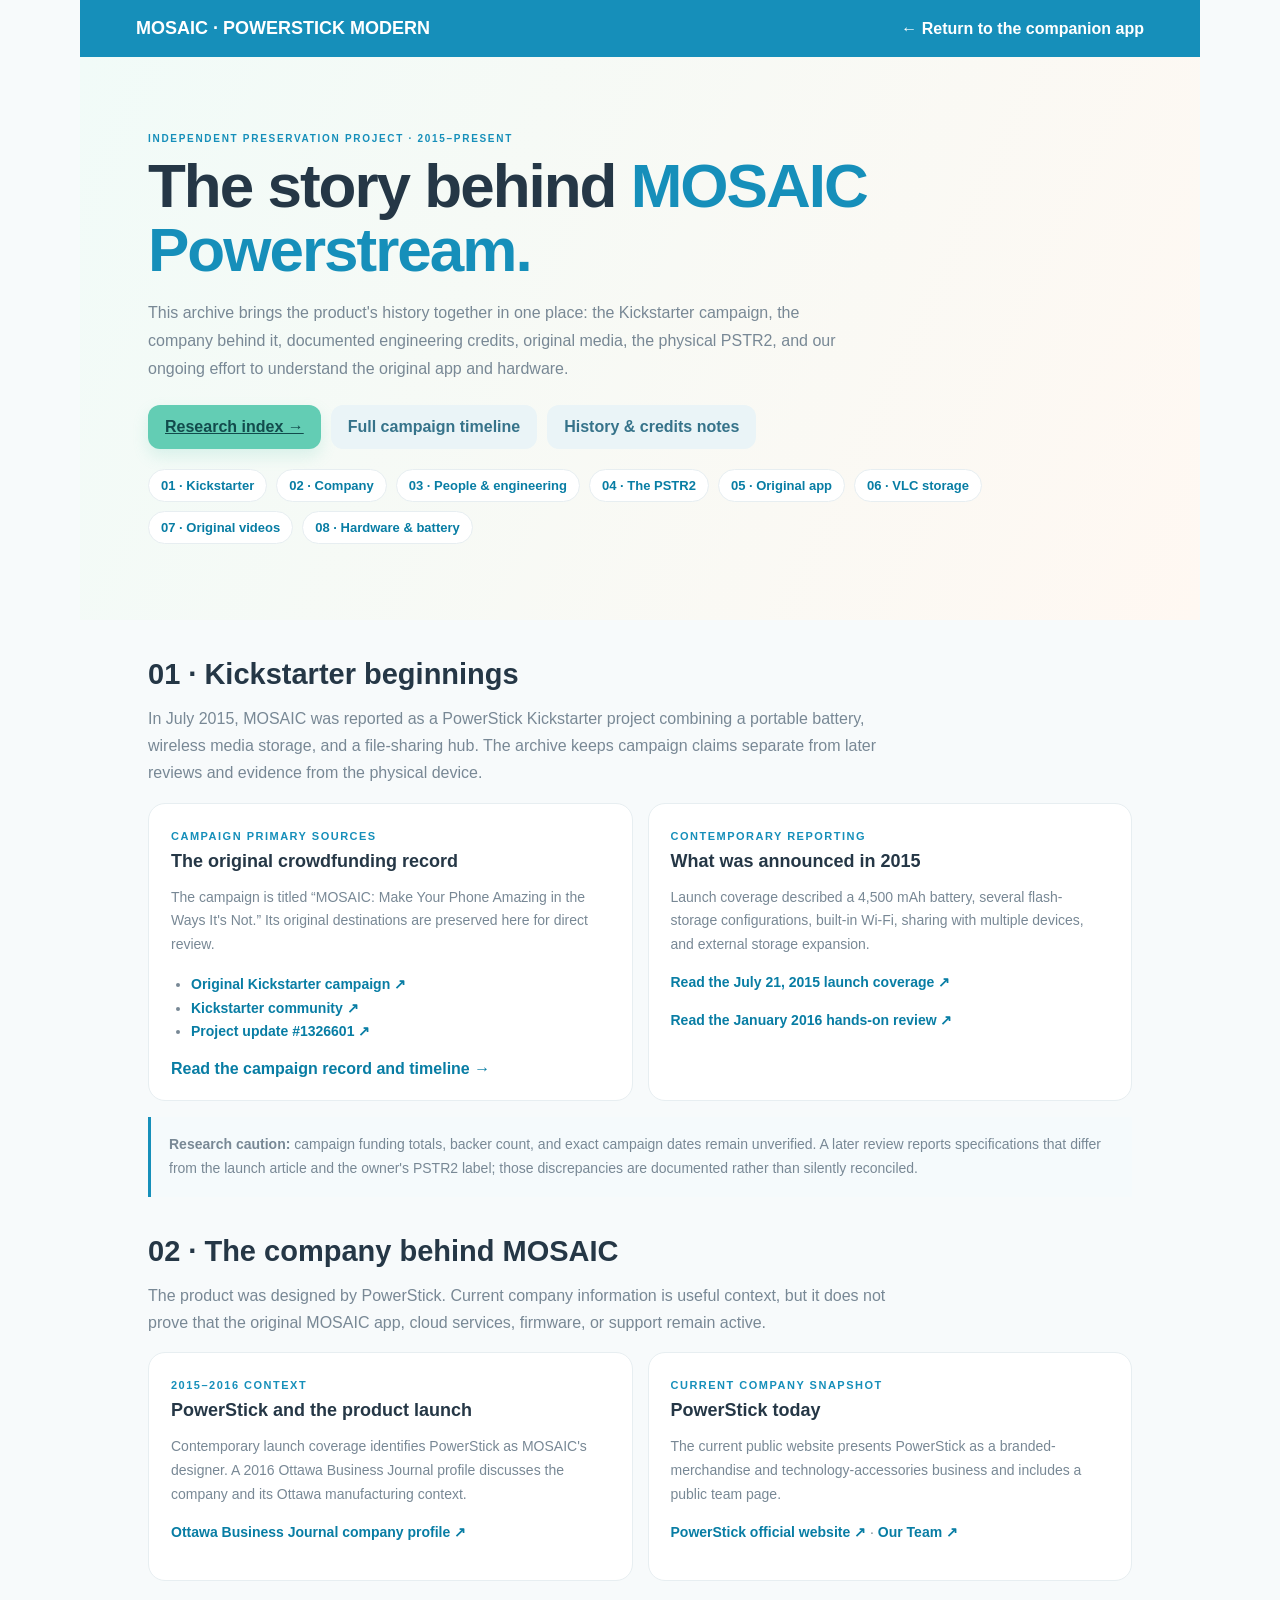
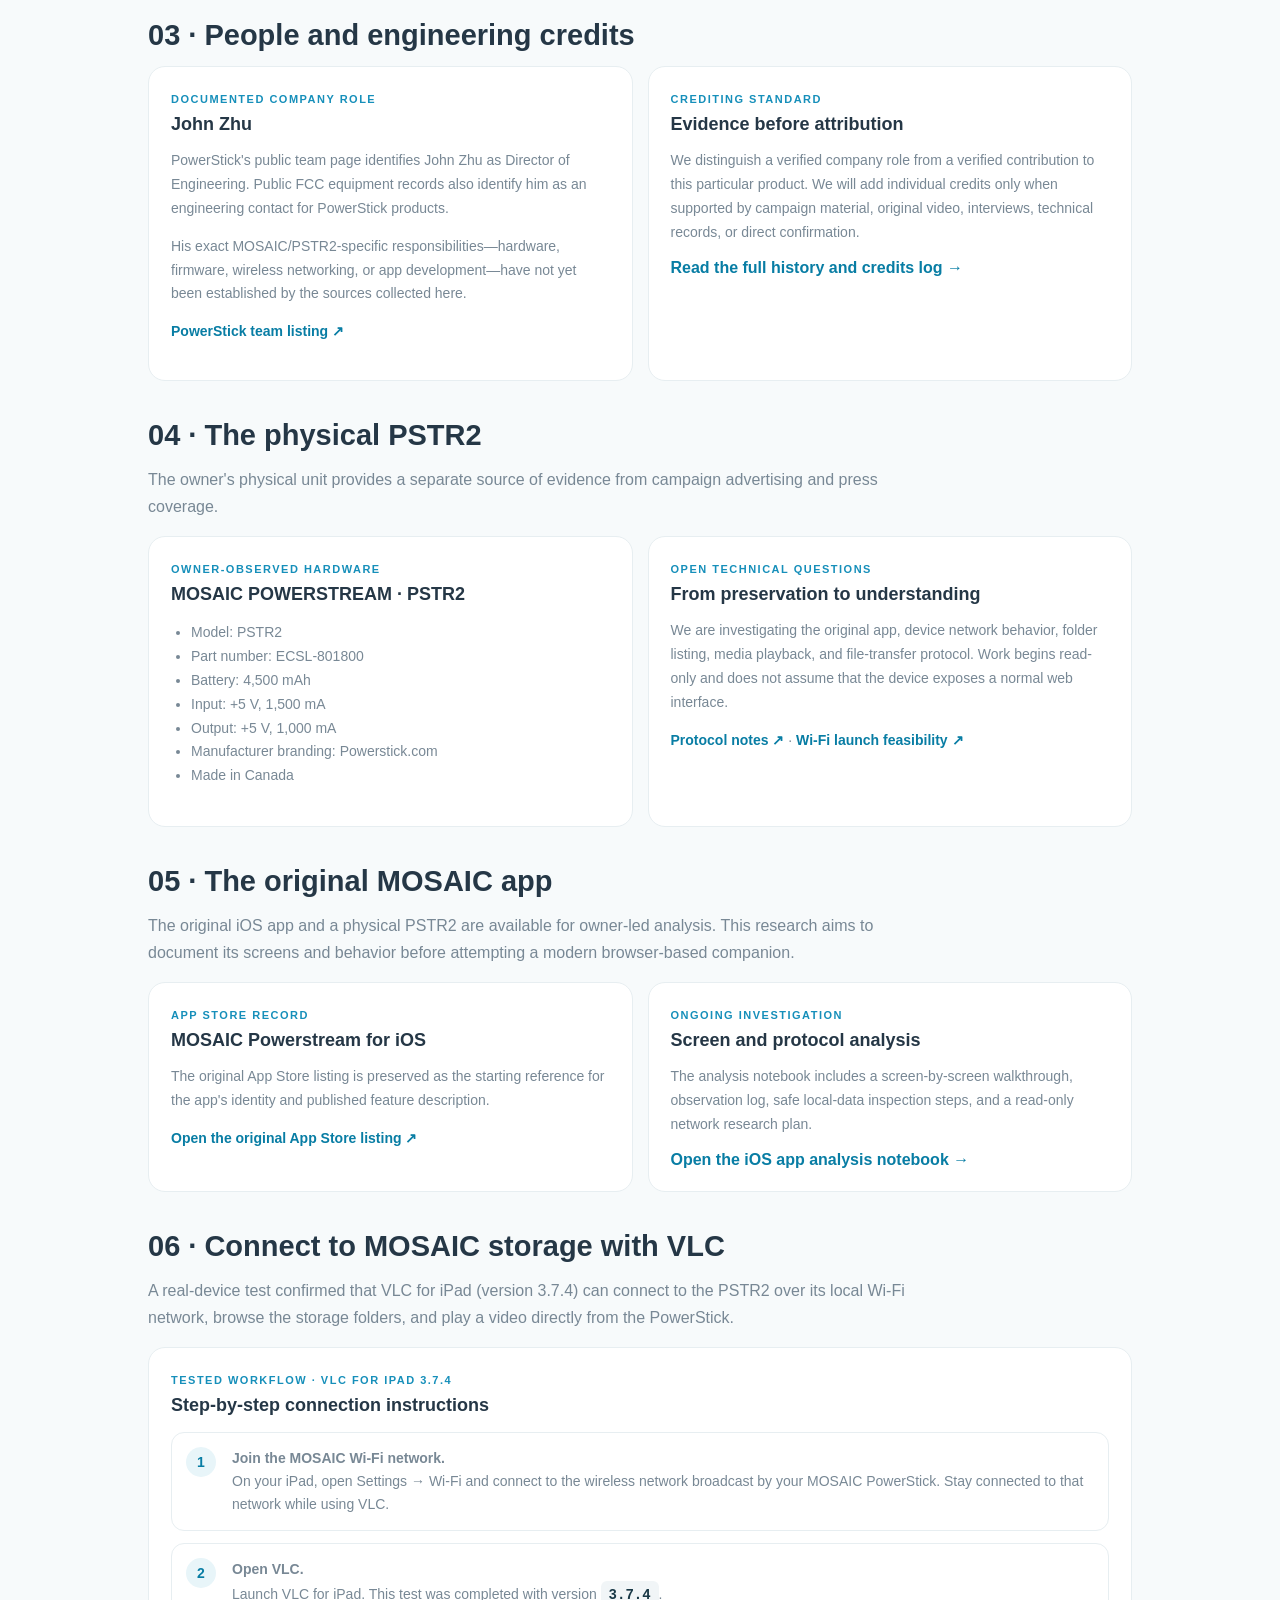
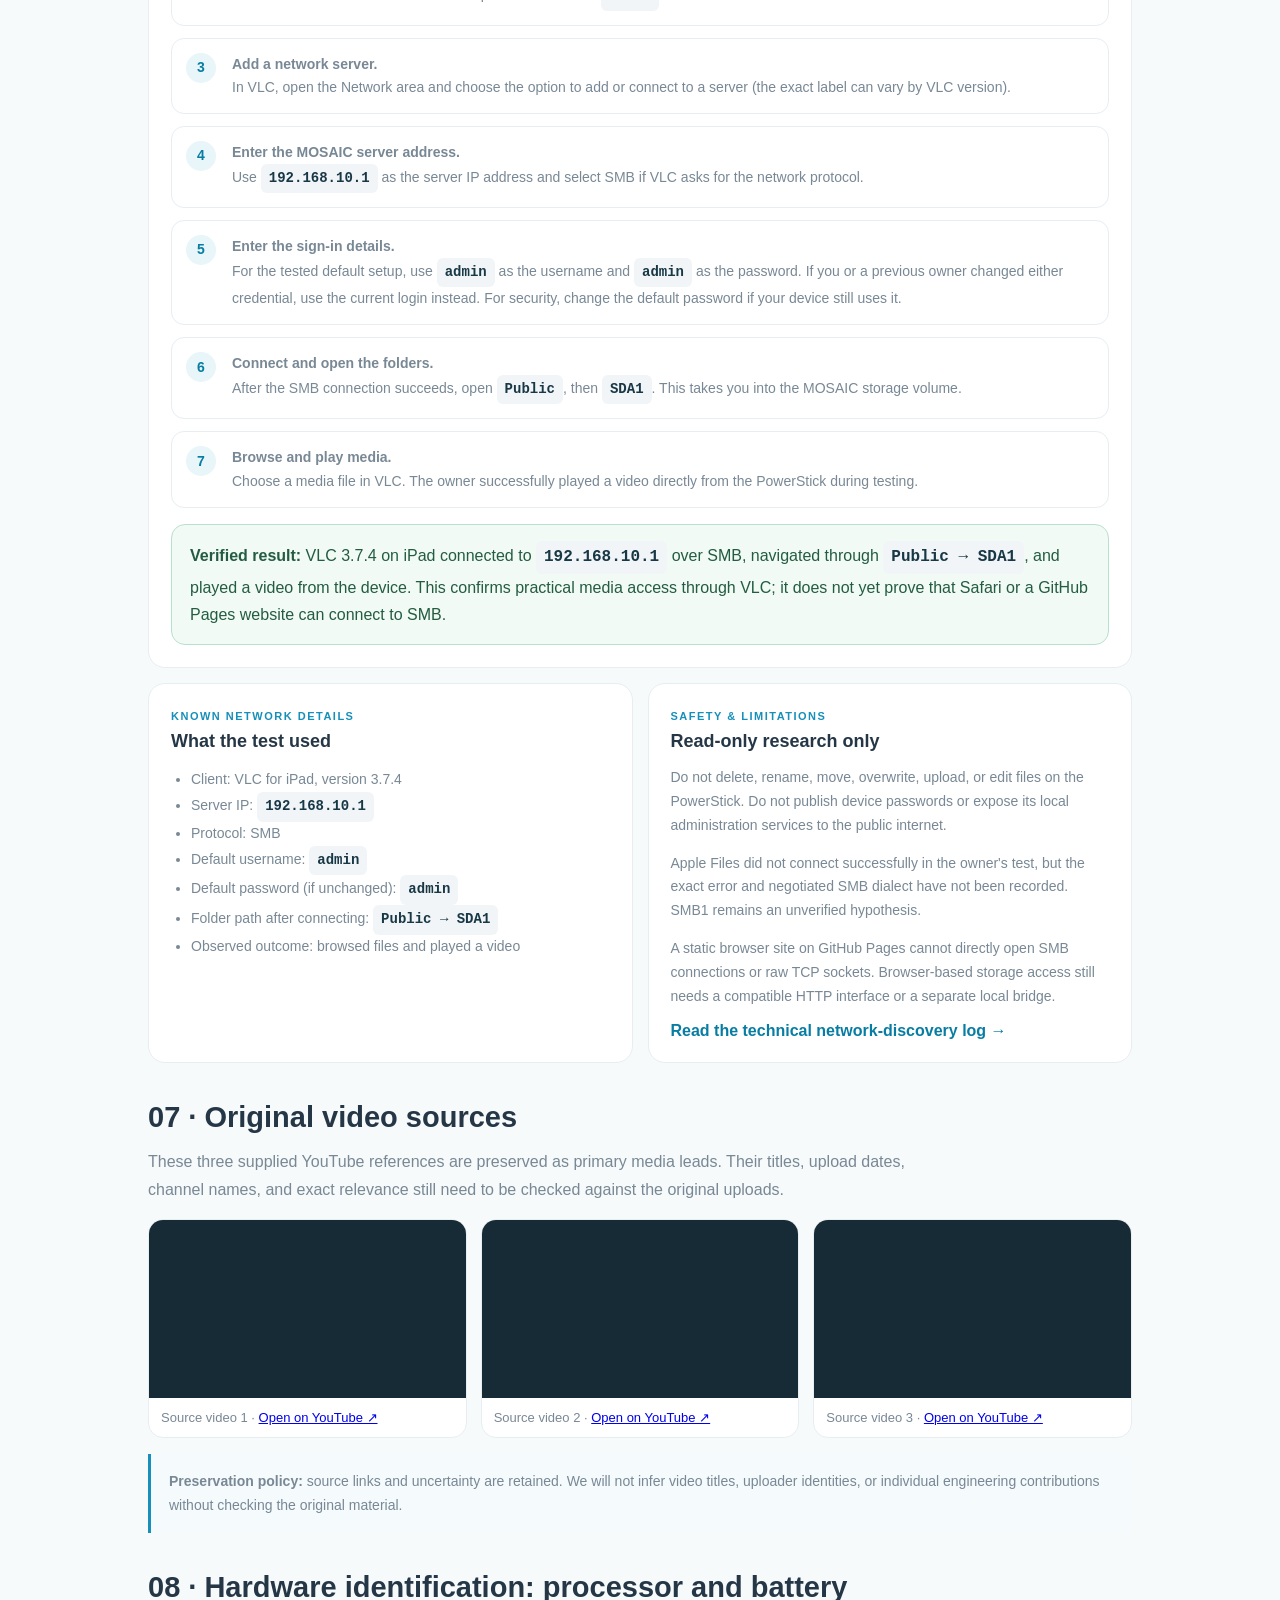
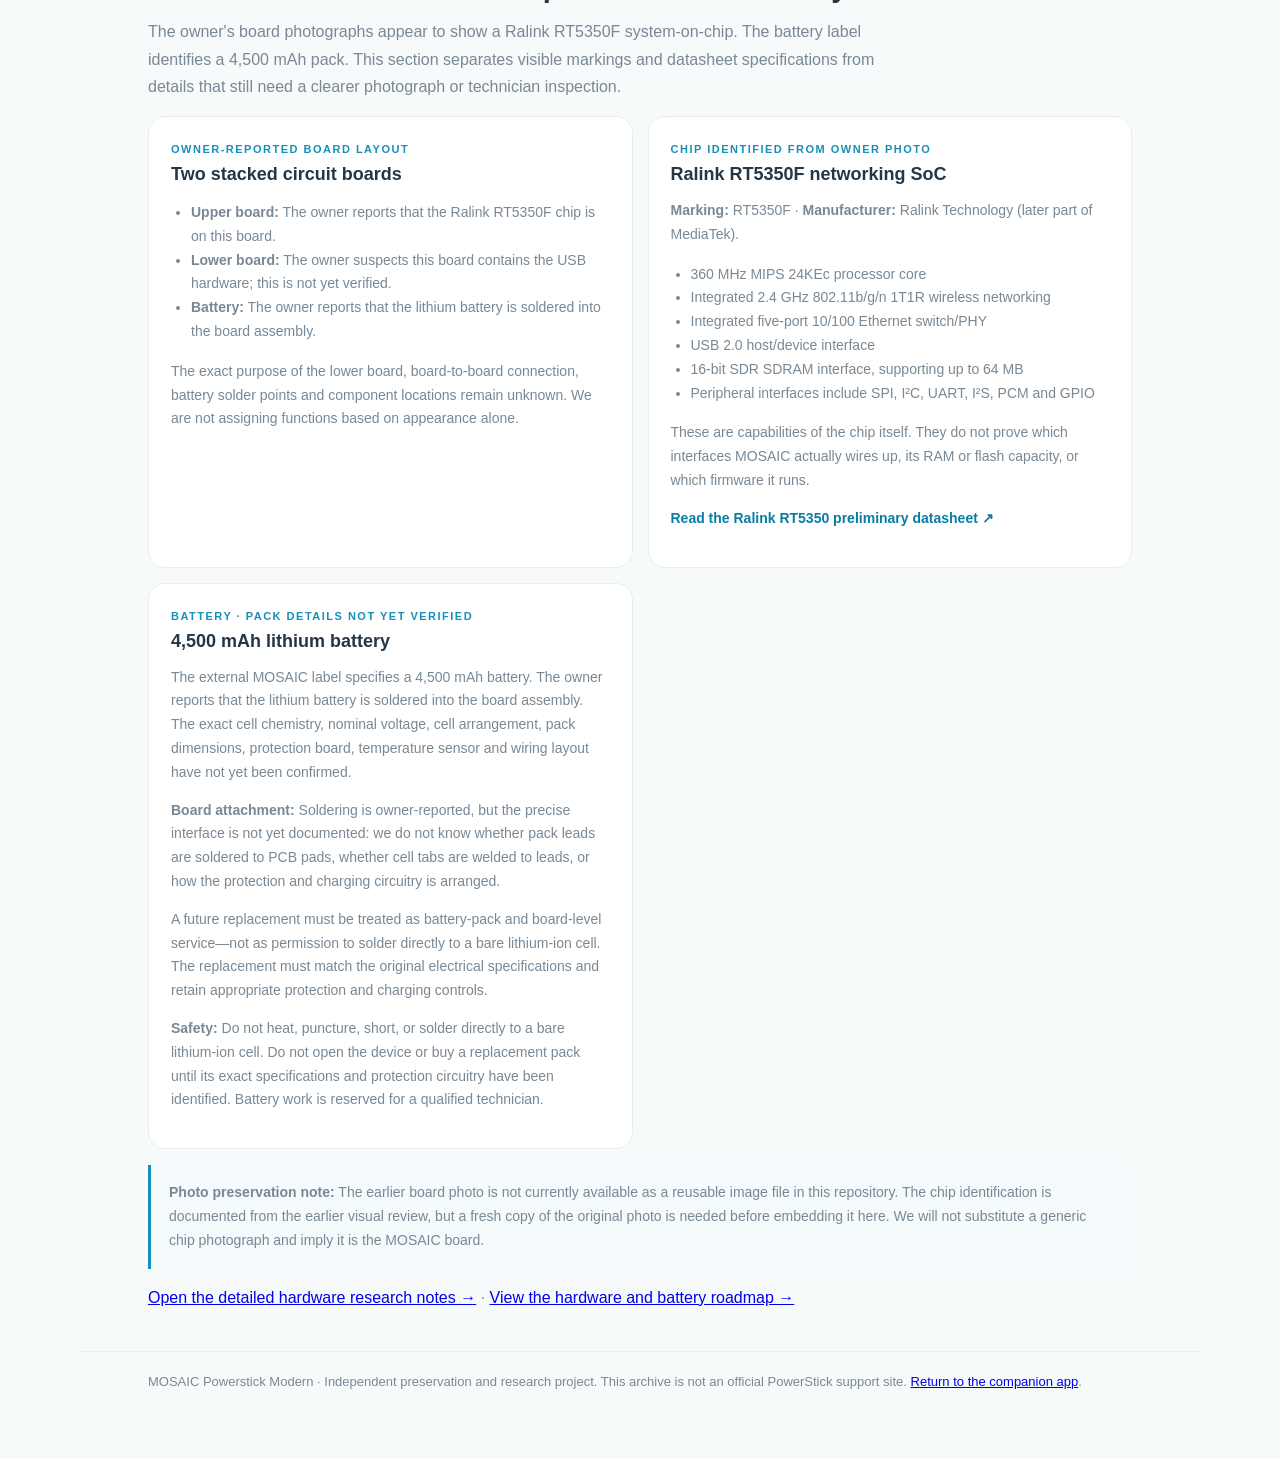
==== commit 89d0548d: "Align VLC credentials and archive navigation" ====
--- a/research.html
+++ b/research.html
@@ -67,7 +67,8 @@
           <a href="#engineering">03 · People &amp; engineering</a>
           <a href="#device">04 · The PSTR2</a>
           <a href="#app">05 · Original app</a>
-          <a href="#media">06 · Original videos</a>
+          <a href="#vlc-storage">06 · VLC storage</a>
+          <a href="#media">07 · Original videos</a>
           <a href="#hardware">08 · Hardware &amp; battery</a>
         </nav>
       </section>
@@ -194,7 +195,7 @@
               <li><div><strong>Open VLC.</strong><br>Launch VLC for iPad. This test was completed with version <span class="setup-code">3.7.4</span>.</div></li>
               <li><div><strong>Add a network server.</strong><br>In VLC, open the Network area and choose the option to add or connect to a server (the exact label can vary by VLC version).</div></li>
               <li><div><strong>Enter the MOSAIC server address.</strong><br>Use <span class="setup-code">192.168.10.1</span> as the server IP address and select SMB if VLC asks for the network protocol.</div></li>
-              <li><div><strong>Enter the sign-in details.</strong><br>Use <span class="setup-code">admin</span> as the username for the tested setup, then enter the password configured on your own PowerStick. The default used during the owner's test is intentionally not reproduced in this public guide.</div></li>
+              <li><div><strong>Enter the sign-in details.</strong><br>For the tested default setup, use <span class="setup-code">admin</span> as the username and <span class="setup-code">admin</span> as the password. If you or a previous owner changed either credential, use the current login instead. For security, change the default password if your device still uses it.</div></li>
               <li><div><strong>Connect and open the folders.</strong><br>After the SMB connection succeeds, open <span class="setup-code">Public</span>, then <span class="setup-code">SDA1</span>. This takes you into the MOSAIC storage volume.</div></li>
               <li><div><strong>Browse and play media.</strong><br>Choose a media file in VLC. The owner successfully played a video directly from the PowerStick during testing.</div></li>
             </ol>
@@ -208,7 +209,8 @@
                 <li>Client: VLC for iPad, version 3.7.4</li>
                 <li>Server IP: <span class="setup-code">192.168.10.1</span></li>
                 <li>Protocol: SMB</li>
-                <li>Username: <span class="setup-code">admin</span></li>
+                <li>Default username: <span class="setup-code">admin</span></li>
+                <li>Default password (if unchanged): <span class="setup-code">admin</span></li>
                 <li>Folder path after connecting: <span class="setup-code">Public → SDA1</span></li>
                 <li>Observed outcome: browsed files and played a video</li>
               </ul>
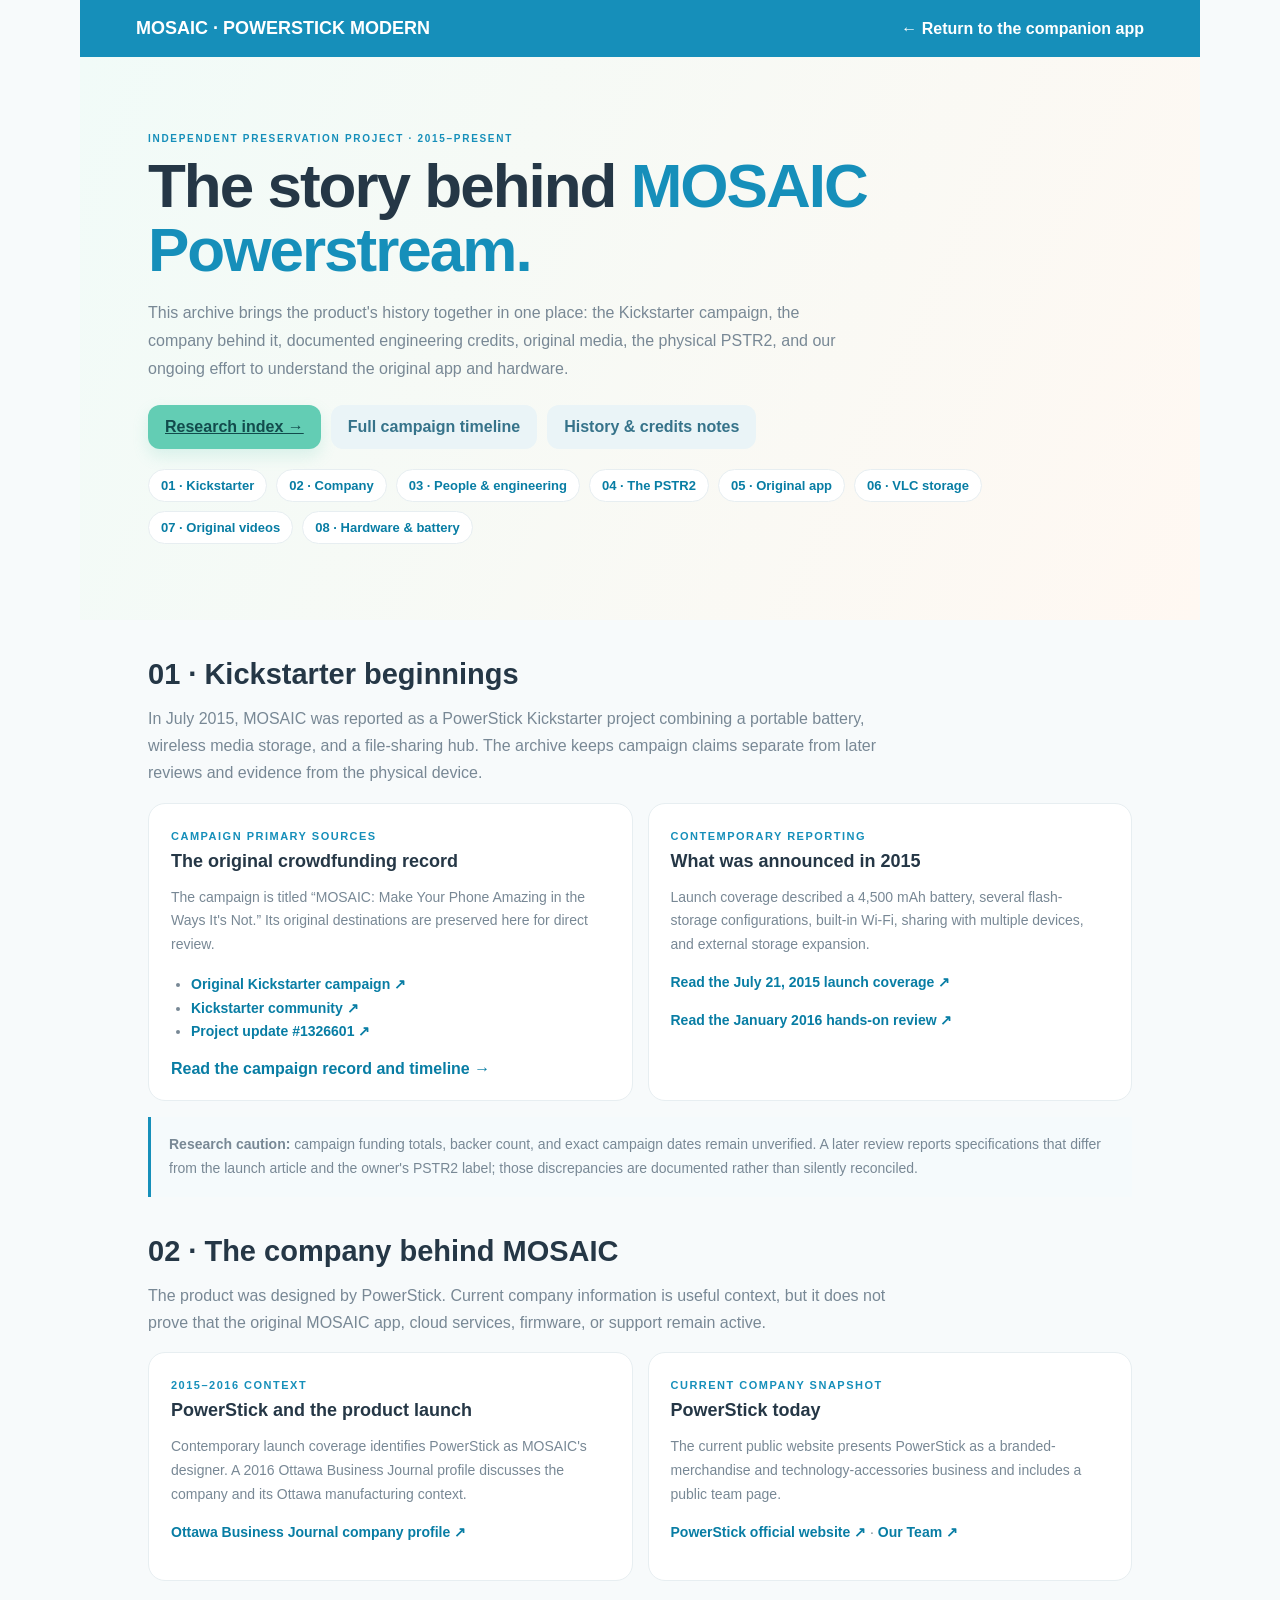
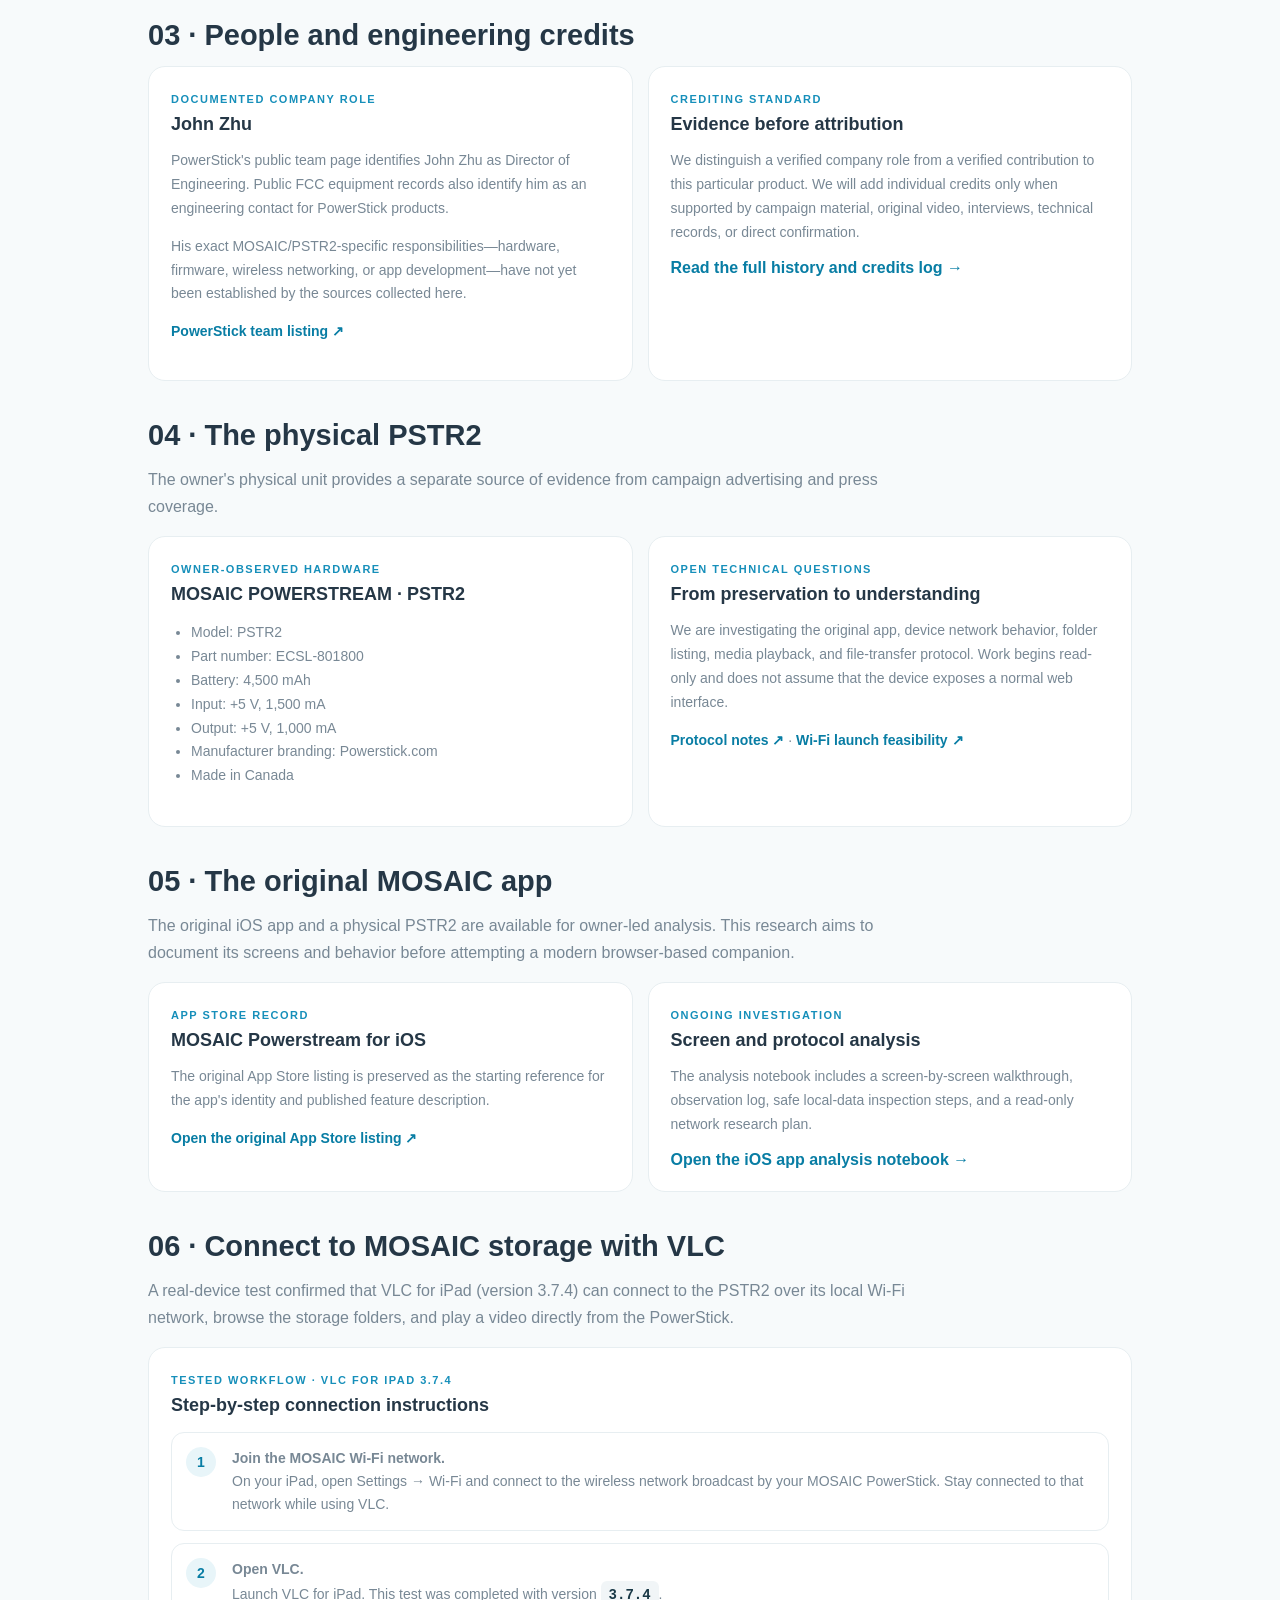
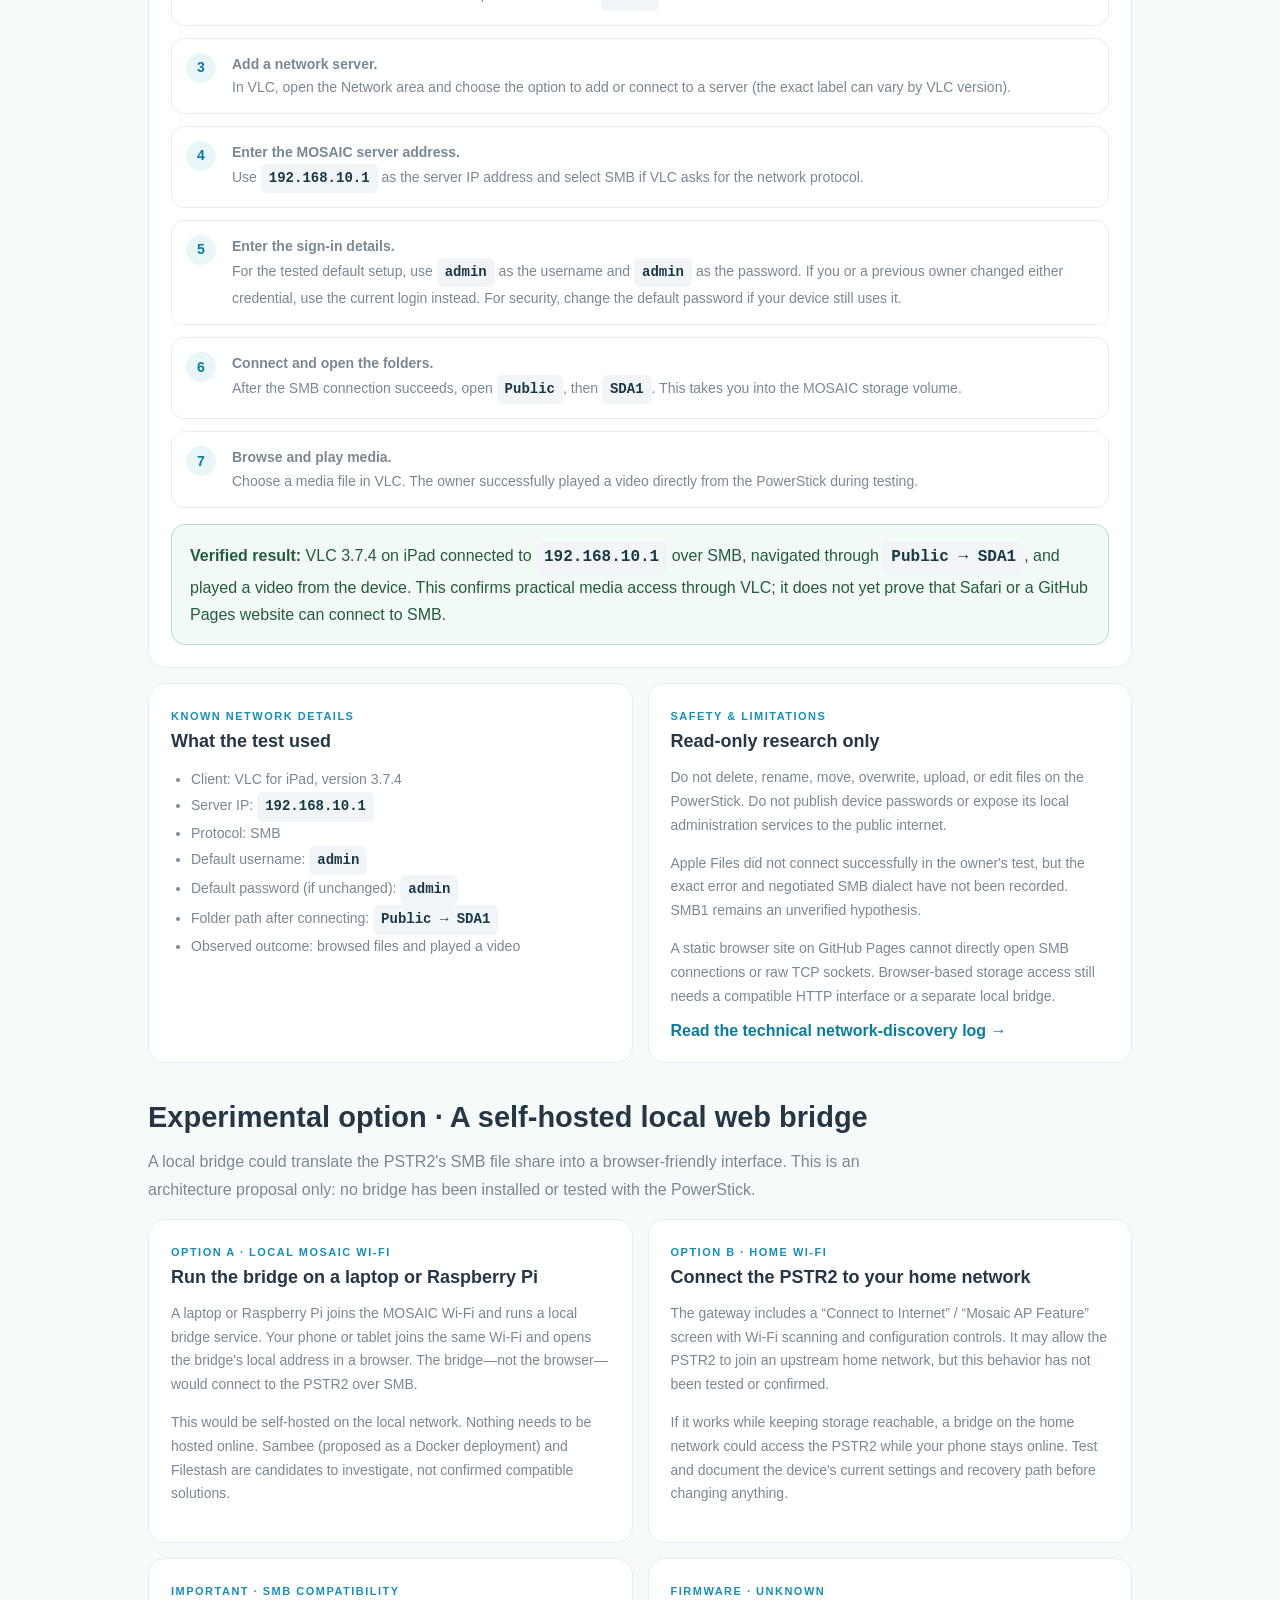
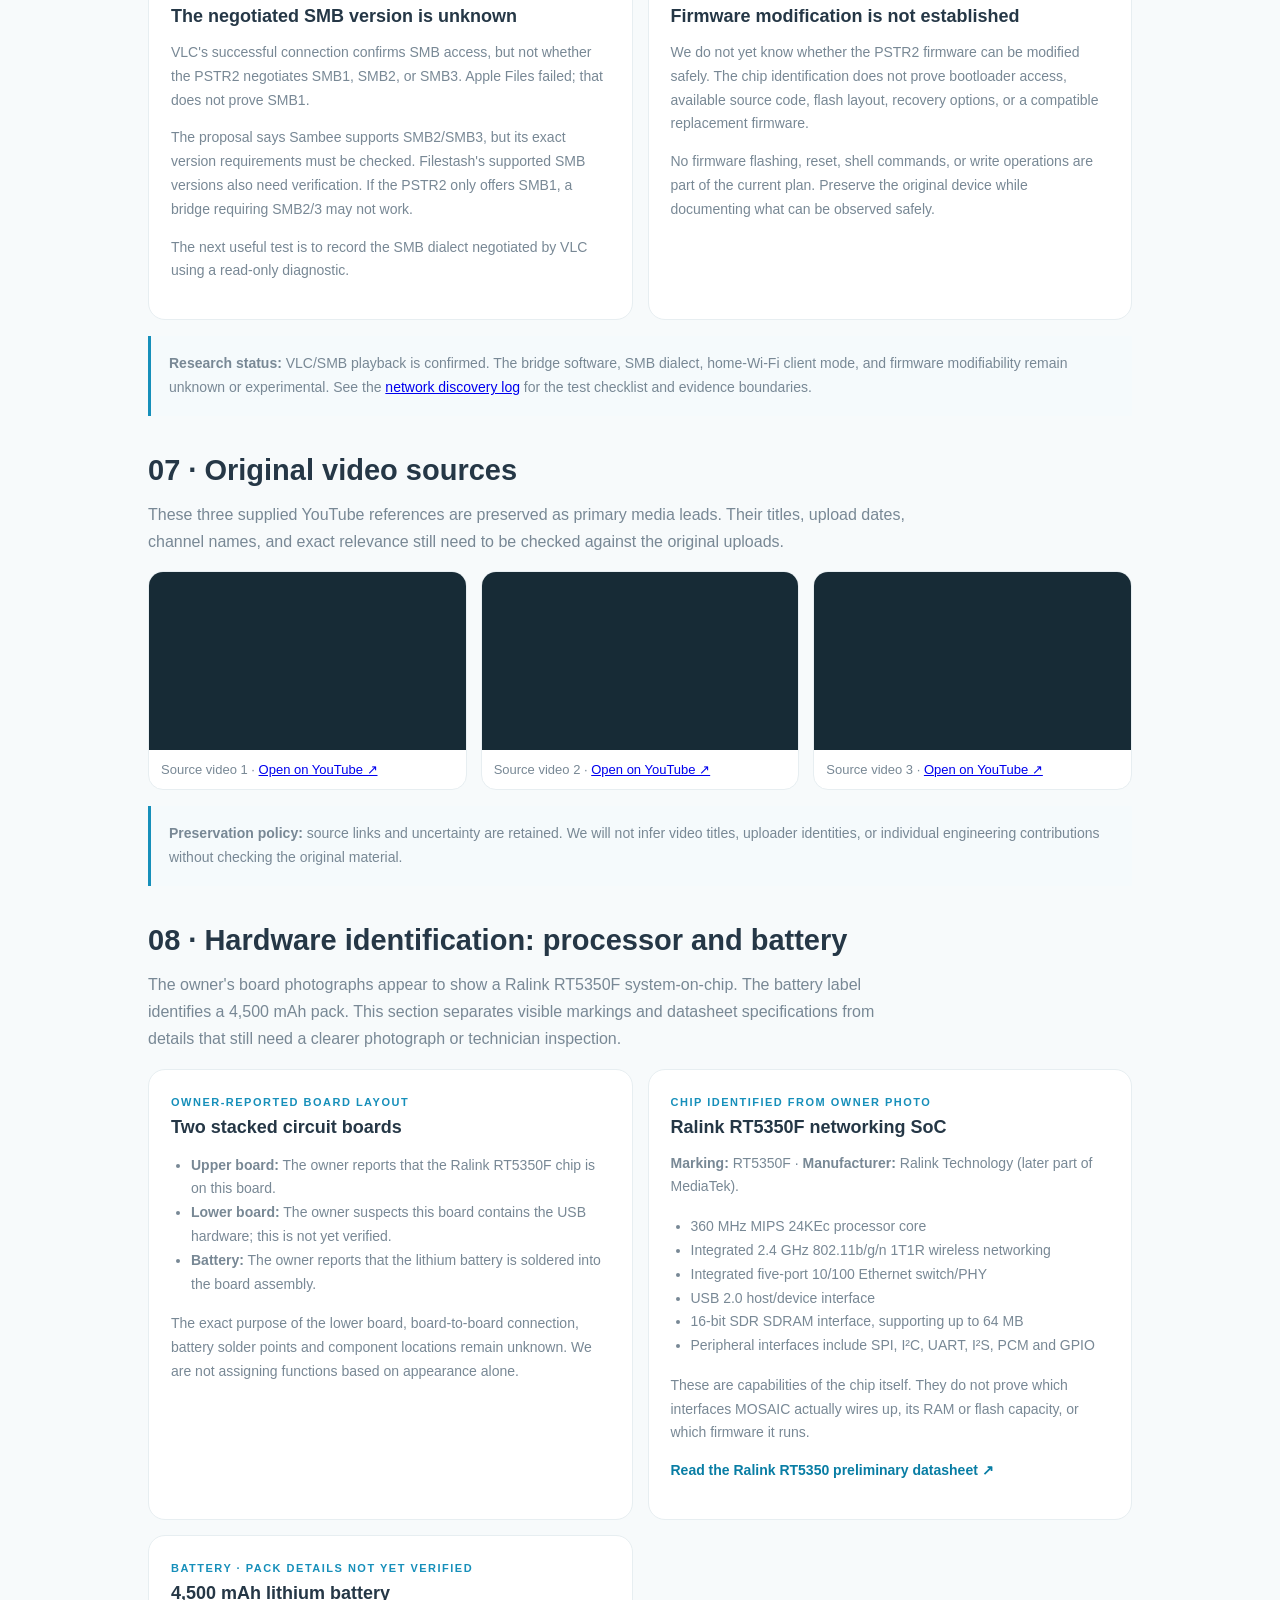
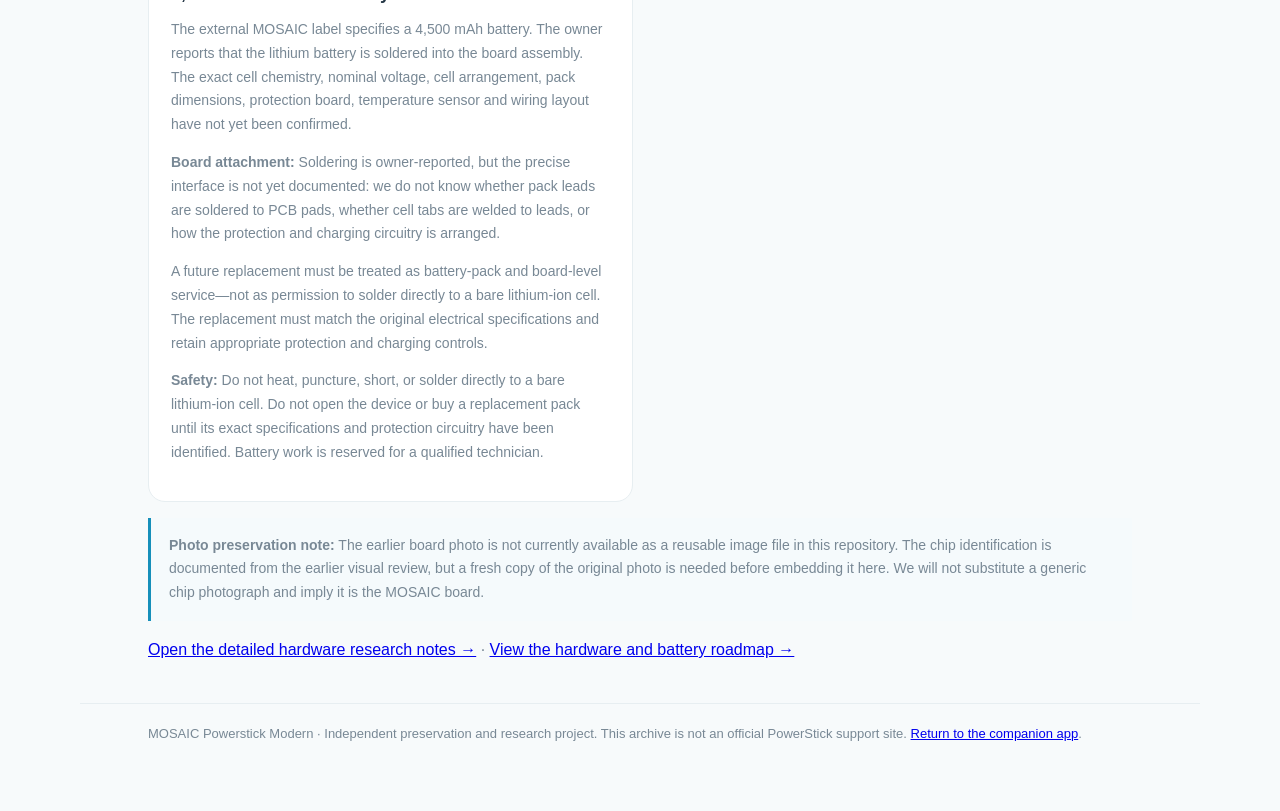
==== commit a5b83514: "Add experimental local bridge research section" ====
--- a/research.html
+++ b/research.html
@@ -226,6 +226,40 @@
           </div>
         </section>
 
+
+        <section class="archive-section" id="local-bridge">
+          <h2>Experimental option · A self-hosted local web bridge</h2>
+          <p class="archive-section-intro">A local bridge could translate the PSTR2's SMB file share into a browser-friendly interface. This is an architecture proposal only: no bridge has been installed or tested with the PowerStick.</p>
+          <div class="archive-grid">
+            <article class="archive-card">
+              <span class="archive-kicker">OPTION A · LOCAL MOSAIC WI-FI</span>
+              <h3>Run the bridge on a laptop or Raspberry Pi</h3>
+              <p>A laptop or Raspberry Pi joins the MOSAIC Wi-Fi and runs a local bridge service. Your phone or tablet joins the same Wi-Fi and opens the bridge's local address in a browser. The bridge—not the browser—would connect to the PSTR2 over SMB.</p>
+              <p>This would be self-hosted on the local network. Nothing needs to be hosted online. Sambee (proposed as a Docker deployment) and Filestash are candidates to investigate, not confirmed compatible solutions.</p>
+            </article>
+            <article class="archive-card">
+              <span class="archive-kicker">OPTION B · HOME WI-FI</span>
+              <h3>Connect the PSTR2 to your home network</h3>
+              <p>The gateway includes a “Connect to Internet” / “Mosaic AP Feature” screen with Wi-Fi scanning and configuration controls. It may allow the PSTR2 to join an upstream home network, but this behavior has not been tested or confirmed.</p>
+              <p>If it works while keeping storage reachable, a bridge on the home network could access the PSTR2 while your phone stays online. Test and document the device's current settings and recovery path before changing anything.</p>
+            </article>
+            <article class="archive-card">
+              <span class="archive-kicker">IMPORTANT · SMB COMPATIBILITY</span>
+              <h3>The negotiated SMB version is unknown</h3>
+              <p>VLC's successful connection confirms SMB access, but not whether the PSTR2 negotiates SMB1, SMB2, or SMB3. Apple Files failed; that does not prove SMB1.</p>
+              <p>The proposal says Sambee supports SMB2/SMB3, but its exact version requirements must be checked. Filestash's supported SMB versions also need verification. If the PSTR2 only offers SMB1, a bridge requiring SMB2/3 may not work.</p>
+              <p>The next useful test is to record the SMB dialect negotiated by VLC using a read-only diagnostic.</p>
+            </article>
+            <article class="archive-card">
+              <span class="archive-kicker">FIRMWARE · UNKNOWN</span>
+              <h3>Firmware modification is not established</h3>
+              <p>We do not yet know whether the PSTR2 firmware can be modified safely. The chip identification does not prove bootloader access, available source code, flash layout, recovery options, or a compatible replacement firmware.</p>
+              <p>No firmware flashing, reset, shell commands, or write operations are part of the current plan. Preserve the original device while documenting what can be observed safely.</p>
+            </article>
+          </div>
+          <div class="archive-note"><strong>Research status:</strong> VLC/SMB playback is confirmed. The bridge software, SMB dialect, home-Wi-Fi client mode, and firmware modifiability remain unknown or experimental. See the <a href="docs/research/network-discovery.md">network discovery log</a> for the test checklist and evidence boundaries.</div>
+        </section>
+
         <section class="archive-section" id="media">
           <h2>07 · Original video sources</h2>
           <p class="archive-section-intro">These three supplied YouTube references are preserved as primary media leads. Their titles, upload dates, channel names, and exact relevance still need to be checked against the original uploads.</p>
